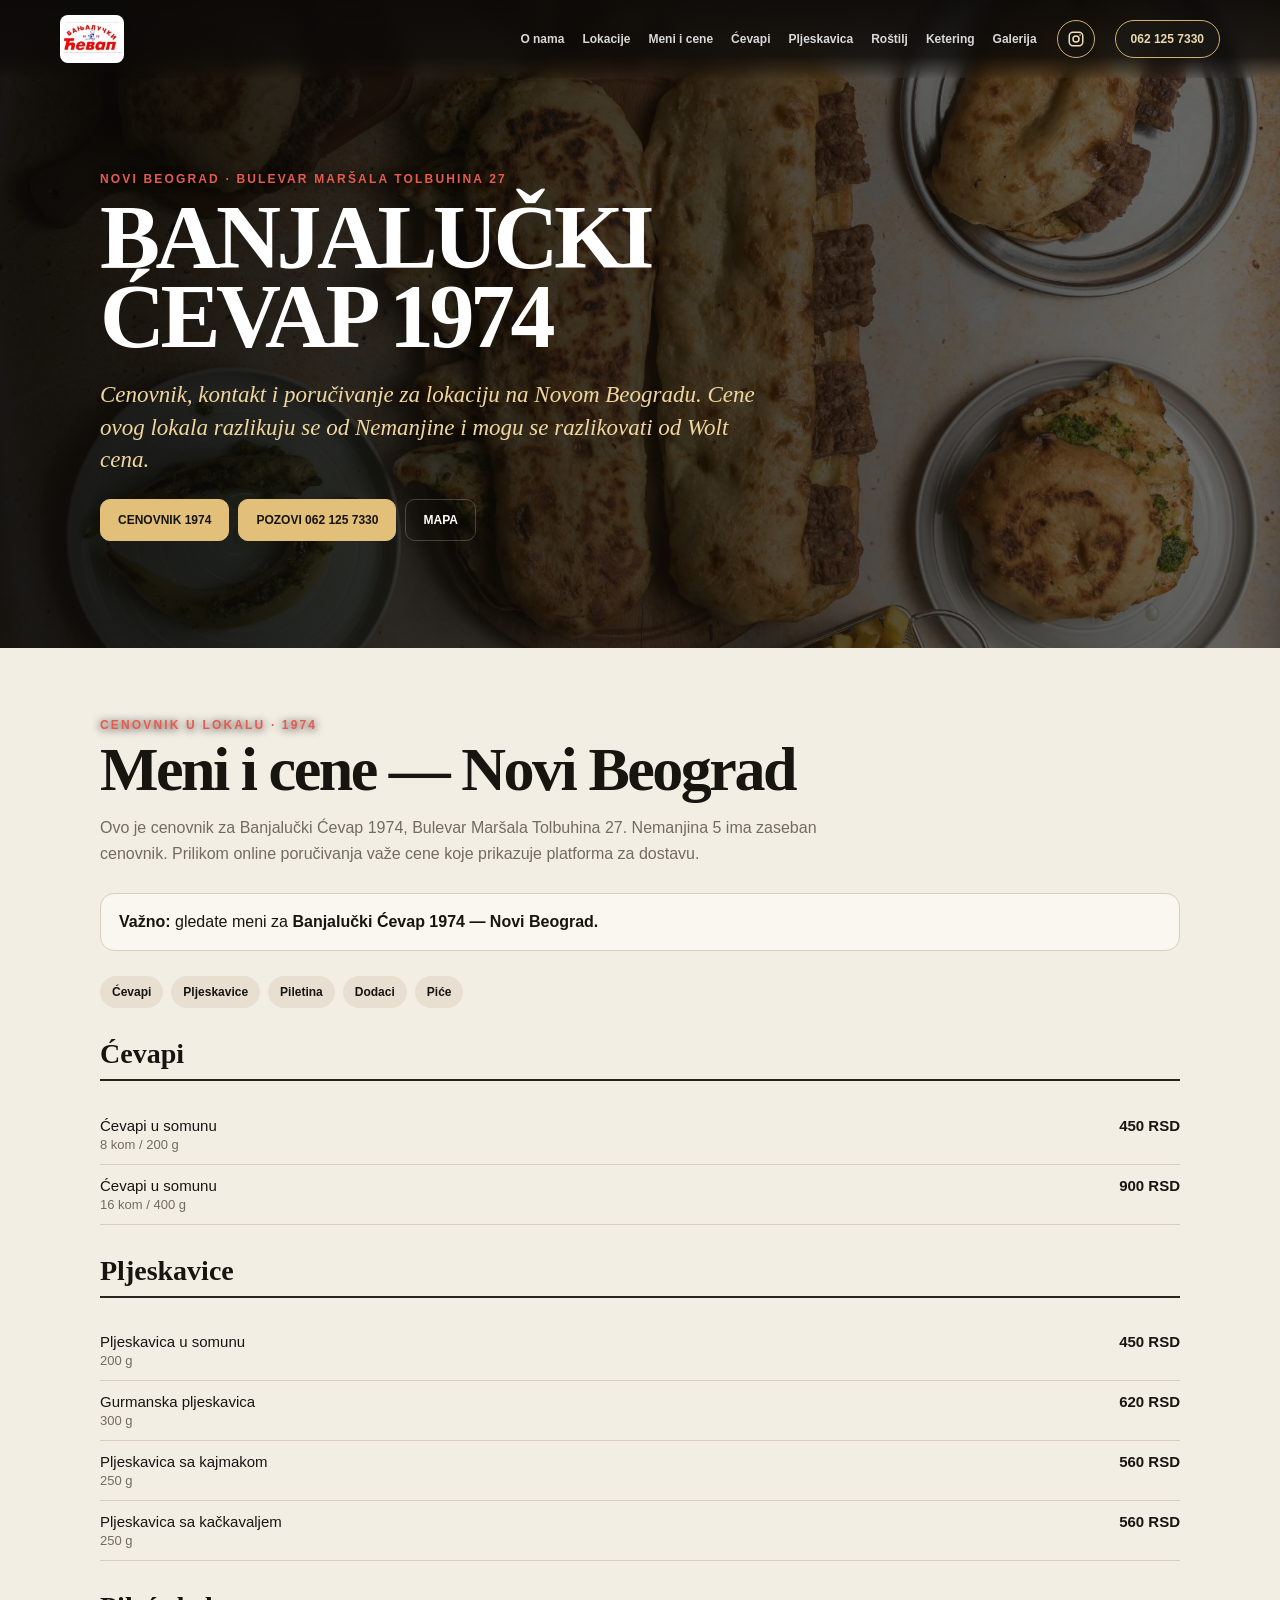
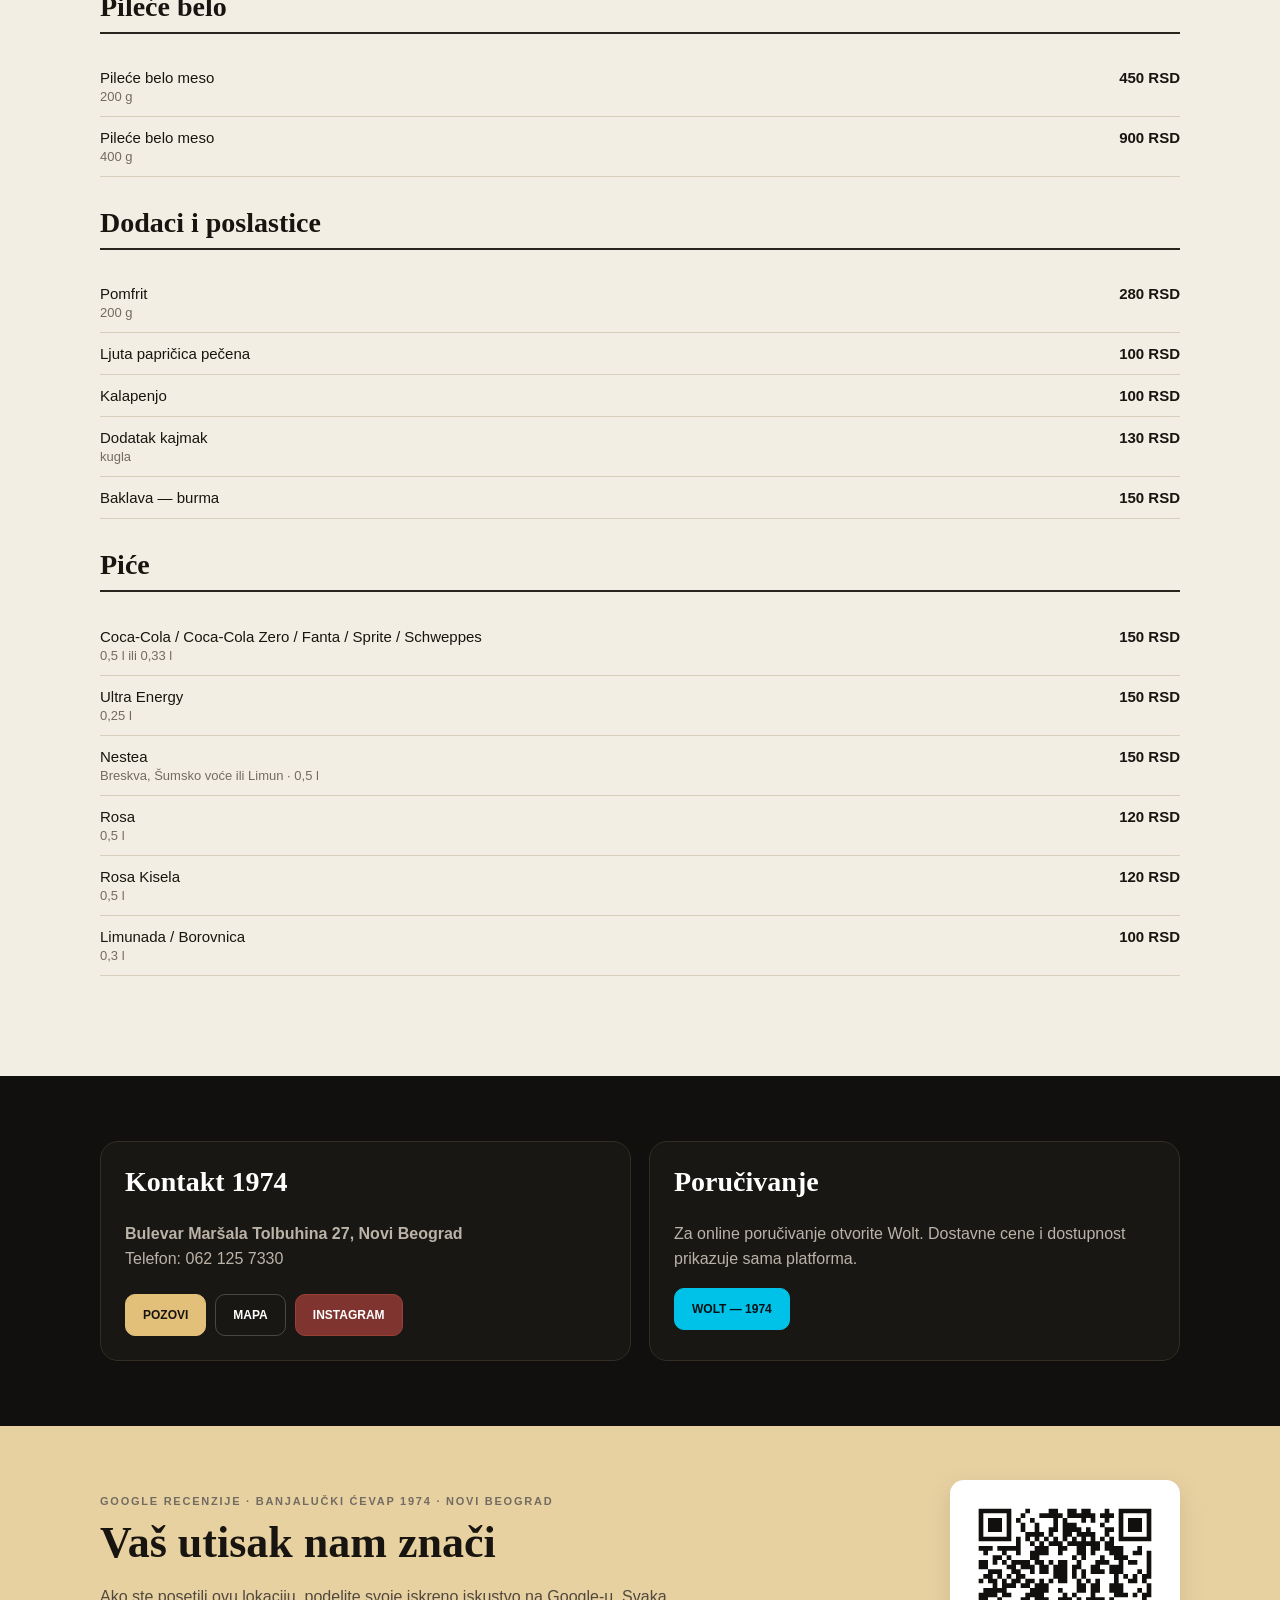
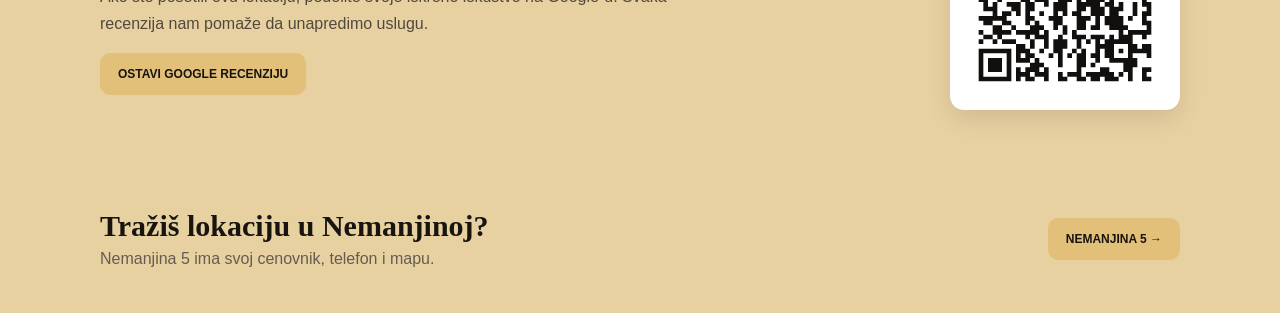
==== banjalucki-cevap-1974/index.html @ 440fc0f4 "Match 1974 review button to site gold style" ====
<!doctype html><html lang="sr"><head><meta charset="utf-8"><meta name="viewport" content="width=device-width,initial-scale=1"><meta name="theme-color" content="#11100e"><title>Banjalučki Ćevap 1974 Novi Beograd | Cenovnik i kontakt</title><meta name="description" content="Banjalučki Ćevap 1974, Bulevar Maršala Tolbuhina 27, Novi Beograd. Cenovnik lokala, kontakt, mapa, Instagram i Wolt poručivanje."><link rel="canonical" href="https://banjalucki-cevap.vercel.app/banjalucki-cevap-1974/"><link rel="stylesheet" href="/shared-header.css"><script type="application/ld+json">{"@context":"https://schema.org","@type":"Restaurant","name":"Banjalučki Ćevap 1974","url":"https://banjalucki-cevap.vercel.app/banjalucki-cevap-1974/","telephone":"+381621257330","address":{"@type":"PostalAddress","streetAddress":"Bulevar Maršala Tolbuhina 27","addressLocality":"Novi Beograd","addressCountry":"RS"},"servesCuisine":["Banjalučki ćevapi","Roštilj"],"hasMenu":"https://banjalucki-cevap.vercel.app/banjalucki-cevap-1974/#meni","sameAs":["https://wolt.com/sr/srb/belgrade/restaurant/banjaluki-evap-1974","https://www.google.com/maps/dir/?api=1&destination=Banjalu%C4%8Dki+%C4%86evap+1974%2C+Bulevar+Mar%C5%A1ala+Tolbuhina+27&destination_place_id=0x475a6506202b450f%3A0x6d30cdc0a4950447","https://www.instagram.com/banjalucki_cevap_nemanjina_?stkn=YmVqdWthbmd3eWJj"]}</script><style>:root{--bg:#11100e;--paper:#f3eee4;--ink:#181510;--muted:#726b61;--gold:#e3c07a}*{box-sizing:border-box}body{margin:0;background:var(--bg);color:#fff;font-family:Arial,sans-serif}a{text-decoration:none;color:inherit}.w{width:min(1080px,calc(100% - 34px));margin:auto}.hero{min-height:72vh;display:flex;align-items:end;padding:130px 0 65px;background:linear-gradient(90deg,#090806ed,#0908068f),url('/IMG-20260912-WA0012.jpg') center/cover}.eyebrow{color:#e65b50;font-weight:900;letter-spacing:.18em;font-size:12px;text-transform:uppercase;text-shadow:0 1px 8px #000}.hero h1{font:900 clamp(50px,8vw,90px)/.88 Georgia,serif;letter-spacing:-.05em;text-transform:uppercase;margin:12px 0 16px;max-width:800px}.hero p{font:italic 23px/1.4 Georgia,serif;color:#f0d69e;max-width:680px}.actions{display:flex;gap:9px;flex-wrap:wrap;margin-top:22px}.btn{display:inline-flex;padding:13px 17px;border-radius:10px;font-size:12px;font-weight:900;border:1px solid #ffffff35}.primary{background:var(--gold);color:#17130f;border-color:var(--gold)}.wolt{background:#00c2e8;color:#001014;border-color:#00c2e8}.instagram{background:#7f342f;color:#fff;border-color:#9b4038}.paper{background:var(--paper);color:var(--ink);padding:70px 0}.title{font:900 clamp(38px,6vw,62px)/.95 Georgia,serif;letter-spacing:-.04em;margin:8px 0 14px}.lead{color:var(--muted);line-height:1.65;max-width:760px}.notice{margin:25px 0;padding:16px 18px;border:1px solid #d8cebe;background:#faf7f1;border-radius:14px;line-height:1.55}.tabs{display:flex;gap:8px;flex-wrap:wrap;margin:25px 0}.tabs a{background:#e9dfd0;padding:9px 12px;border-radius:999px;font-weight:800;font-size:12px}.cat{margin:30px 0}.cat h2{font:800 28px Georgia,serif;border-bottom:2px solid #2a241e;padding-bottom:9px}.row{display:grid;grid-template-columns:1fr auto;gap:15px;padding:12px 0;border-bottom:1px solid #d8cebe;font-size:15px}.row em{display:block;color:var(--muted);font-size:13px;font-style:normal;margin-top:3px}.row strong{white-space:nowrap}.contact{padding:65px 0}.contact-grid{display:grid;grid-template-columns:1fr 1fr;gap:18px}.card{border:1px solid #332d25;background:#191713;border-radius:18px;padding:24px}.card h2{font:800 28px Georgia,serif;margin-top:0}.card p{color:#bcb3a8;line-height:1.6}.switch{background:#e8d1a1;color:var(--ink);padding:45px 0}.switch-inner{display:flex;justify-content:space-between;align-items:center;gap:25px}.switch h2{font:800 30px Georgia,serif;margin:0 0 7px}.switch p{margin:0;color:#655b50}.bottom{display:none}@media(max-width:760px){.hero{min-height:68vh;padding:110px 0 52px}.hero h1{font-size:52px}.hero p{font-size:20px}.paper{padding:52px 0}.lead{font-size:16px}.contact-grid{grid-template-columns:1fr}.switch-inner{display:block}.switch .btn{margin-top:16px}.bottom{display:grid;grid-template-columns:repeat(3,1fr);position:fixed;z-index:80;bottom:0;left:0;right:0;background:#11100e;border-top:1px solid #c9a35f}.bottom a{text-align:center;padding:14px 5px;font-size:11px;font-weight:900}.bottom a+a{border-left:1px solid #ffffff18}body{padding-bottom:48px}} .reviews{background:#e8d1a1;color:#181510;padding:54px 0}.reviews-inner{display:grid;grid-template-columns:1fr 230px;align-items:center;gap:30px}.review-label{font-size:11px;font-weight:900;letter-spacing:.16em;text-transform:uppercase;color:#726b61}.reviews h2{font:800 clamp(30px,5vw,44px) Georgia,serif;margin:10px 0}.reviews p{color:#51483e;line-height:1.65;max-width:620px}.review-qr{display:block;background:#fff;padding:10px;border-radius:14px;width:230px;box-shadow:0 8px 24px #241b1020}.review-qr img{display:block;width:100%;height:auto}@media(max-width:760px){.reviews-inner{grid-template-columns:1fr;gap:24px}.review-qr{width:200px}} </style></head><body><div id="sharedHeader"></div><section class="hero"><div class="w"><div class="eyebrow">Novi Beograd · Bulevar Maršala Tolbuhina 27</div><h1>Banjalučki Ćevap 1974</h1><p>Cenovnik, kontakt i poručivanje za lokaciju na Novom Beogradu. Cene ovog lokala razlikuju se od Nemanjine i mogu se razlikovati od Wolt cena.</p><div class="actions"><a class="btn primary" href="#meni">CENOVNIK 1974</a><a class="btn primary" href="tel:+381621257330">POZOVI 062 125 7330</a><a class="btn" href="https://www.google.com/maps/dir/?api=1&destination=Banjalu%C4%8Dki+%C4%86evap+1974%2C+Bulevar+Mar%C5%A1ala+Tolbuhina+27&destination_place_id=0x475a6506202b450f%3A0x6d30cdc0a4950447" target="_blank" rel="noopener">MAPA</a></div></div></section><main class="paper" id="meni"><div class="w"><div class="eyebrow">CENOVNIK U LOKALU · 1974</div><h2 class="title">Meni i cene — Novi Beograd</h2><p class="lead">Ovo je cenovnik za Banjalučki Ćevap 1974, Bulevar Maršala Tolbuhina 27. Nemanjina 5 ima zaseban cenovnik. Prilikom online poručivanja važe cene koje prikazuje platforma za dostavu.</p><div class="notice"><strong>Važno:</strong> gledate meni za <strong>Banjalučki Ćevap 1974 — Novi Beograd.</strong></div><nav class="tabs"><a href="#cevapi">Ćevapi</a><a href="#pljeskavice">Pljeskavice</a><a href="#piletina">Piletina</a><a href="#dodaci">Dodaci</a><a href="#pice">Piće</a></nav><section class="cat" id="cevapi"><h2>Ćevapi</h2><div class="row"><span>Ćevapi u somunu<em>8 kom / 200 g</em></span><strong>450 RSD</strong></div><div class="row"><span>Ćevapi u somunu<em>16 kom / 400 g</em></span><strong>900 RSD</strong></div></section><section class="cat" id="pljeskavice"><h2>Pljeskavice</h2><div class="row"><span>Pljeskavica u somunu<em>200 g</em></span><strong>450 RSD</strong></div><div class="row"><span>Gurmanska pljeskavica<em>300 g</em></span><strong>620 RSD</strong></div><div class="row"><span>Pljeskavica sa kajmakom<em>250 g</em></span><strong>560 RSD</strong></div><div class="row"><span>Pljeskavica sa kačkavaljem<em>250 g</em></span><strong>560 RSD</strong></div></section><section class="cat" id="piletina"><h2>Pileće belo</h2><div class="row"><span>Pileće belo meso<em>200 g</em></span><strong>450 RSD</strong></div><div class="row"><span>Pileće belo meso<em>400 g</em></span><strong>900 RSD</strong></div></section><section class="cat" id="dodaci"><h2>Dodaci i poslastice</h2><div class="row"><span>Pomfrit<em>200 g</em></span><strong>280 RSD</strong></div><div class="row"><span>Ljuta papričica pečena</span><strong>100 RSD</strong></div><div class="row"><span>Kalapenjo</span><strong>100 RSD</strong></div><div class="row"><span>Dodatak kajmak<em>kugla</em></span><strong>130 RSD</strong></div><div class="row"><span>Baklava — burma</span><strong>150 RSD</strong></div></section><section class="cat" id="pice"><h2>Piće</h2><div class="row"><span>Coca-Cola / Coca-Cola Zero / Fanta / Sprite / Schweppes<em>0,5 l ili 0,33 l</em></span><strong>150 RSD</strong></div><div class="row"><span>Ultra Energy<em>0,25 l</em></span><strong>150 RSD</strong></div><div class="row"><span>Nestea<em>Breskva, Šumsko voće ili Limun · 0,5 l</em></span><strong>150 RSD</strong></div><div class="row"><span>Rosa<em>0,5 l</em></span><strong>120 RSD</strong></div><div class="row"><span>Rosa Kisela<em>0,5 l</em></span><strong>120 RSD</strong></div><div class="row"><span>Limunada / Borovnica<em>0,3 l</em></span><strong>100 RSD</strong></div></section></div></main><section class="contact" id="kontakt"><div class="w contact-grid"><div class="card"><h2>Kontakt 1974</h2><p><strong>Bulevar Maršala Tolbuhina 27, Novi Beograd</strong><br>Telefon: 062 125 7330</p><div class="actions"><a class="btn primary" href="tel:+381621257330">POZOVI</a><a class="btn" href="https://www.google.com/maps/dir/?api=1&destination=Banjalu%C4%8Dki+%C4%86evap+1974%2C+Bulevar+Mar%C5%A1ala+Tolbuhina+27&destination_place_id=0x475a6506202b450f%3A0x6d30cdc0a4950447" target="_blank" rel="noopener">MAPA</a><a class="btn instagram" href="https://www.instagram.com/banjalucki_cevap_nemanjina_?stkn=YmVqdWthbmd3eWJj" target="_blank" rel="noopener noreferrer">INSTAGRAM</a></div></div><div class="card"><h2>Poručivanje</h2><p>Za online poručivanje otvorite Wolt. Dostavne cene i dostupnost prikazuje sama platforma.</p><a class="btn wolt" href="https://wolt.com/sr/srb/belgrade/restaurant/banjaluki-evap-1974" target="_blank" rel="noopener">WOLT — 1974</a></div></div></section><section class="reviews" id="recenzije"><div class="w reviews-inner"><div><div class="review-label">GOOGLE RECENZIJE · BANJALUČKI ĆEVAP 1974 · NOVI BEOGRAD</div><h2>Vaš utisak nam znači</h2><p>Ako ste posetili ovu lokaciju, podelite svoje iskreno iskustvo na Google-u. Svaka recenzija nam pomaže da unapredimo uslugu.</p><a class="btn primary" href="https://search.google.com/local/writereview?placeid=0x475a6506202b450f%3A0x6d30cdc0a4950447" target="_blank" rel="noopener noreferrer">OSTAVI GOOGLE RECENZIJU</a></div><a class="review-qr" href="https://search.google.com/local/writereview?placeid=0x475a6506202b450f%3A0x6d30cdc0a4950447" target="_blank" rel="noopener noreferrer" aria-label="Otvori Google recenziju za BANJALUČKI ĆEVAP 1974 · NOVI BEOGRAD"><img src="/review-1974.svg" alt="QR kod za Google recenziju — BANJALUČKI ĆEVAP 1974 · NOVI BEOGRAD" width="210" height="210"></a></div></section><section class="switch"><div class="w switch-inner"><div><h2>Tražiš lokaciju u Nemanjinoj?</h2><p>Nemanjina 5 ima svoj cenovnik, telefon i mapu.</p></div><a class="btn primary" href="/nemanjina-5/">NEMANJINA 5 →</a></div></section><nav class="bottom"><a href="https://wolt.com/sr/srb/belgrade/restaurant/banjaluki-evap-1974">PORUČI</a><a href="tel:+381621257330">POZOVI</a><a href="https://www.google.com/maps/dir/?api=1&destination=Banjalu%C4%8Dki+%C4%86evap+1974%2C+Bulevar+Mar%C5%A1ala+Tolbuhina+27&destination_place_id=0x475a6506202b450f%3A0x6d30cdc0a4950447">MAPA</a></nav><script src="/shared-header.js"></script></body></html>
---- shared-header.css ----
.site-header{position:fixed;inset:0 0 auto;z-index:70;background:linear-gradient(180deg,#0c0a08ee 0%,#0c0a08c8 72%,transparent 100%);backdrop-filter:blur(8px);-webkit-backdrop-filter:blur(8px);color:#fff}.site-header-inner{width:min(1160px,calc(100% - 40px));height:78px;margin:auto;display:flex;align-items:center;gap:20px}.site-logo-link{display:block;flex:0 0 auto}.site-logo{display:block;width:auto;height:48px;background:#fff;border-radius:8px}.site-desktop-nav{display:flex;gap:18px;margin-left:auto;font-size:12px;font-weight:800}.site-desktop-nav a{color:#fff;text-decoration:none;opacity:.84}.site-phone{background:#1b1814cc;border:1px solid #cfb06e;color:#ead8b0;padding:11px 15px;border-radius:999px;font-weight:900;font-size:12px;text-decoration:none}.site-hamburger{display:none;width:44px;height:44px;border:1px solid #cfb06e;border-radius:50%;background:#17130fd9;color:#ead8b0;align-items:center;justify-content:center;cursor:pointer}.site-hamburger span,.site-hamburger span:before,.site-hamburger span:after{display:block;width:18px;height:2px;background:currentColor;position:relative;border-radius:2px}.site-hamburger span:before,.site-hamburger span:after{content:"";position:absolute;left:0}.site-hamburger span:before{top:-6px}.site-hamburger span:after{top:6px}.site-mobile-menu{display:none;position:fixed;z-index:69;top:62px;left:0;right:0;background:#11100ef8;border-top:1px solid #ffffff12;border-bottom:1px solid #3b3328;padding:12px 15px 18px;box-shadow:0 18px 35px #0008}.site-mobile-menu.open{display:grid}.site-mobile-menu a{color:#fff;text-decoration:none;padding:13px 8px;border-bottom:1px solid #ffffff12;font-weight:800;font-size:13px}.site-mobile-menu a:last-child{border-bottom:0}@media(max-width:760px){.site-header-inner{width:min(100% - 30px,1160px);height:66px}.site-logo{height:50px}.site-desktop-nav{display:none}.site-phone{margin-left:auto;font-size:10px;padding:9px 11px}.site-hamburger{display:flex}.site-mobile-menu{top:66px}}
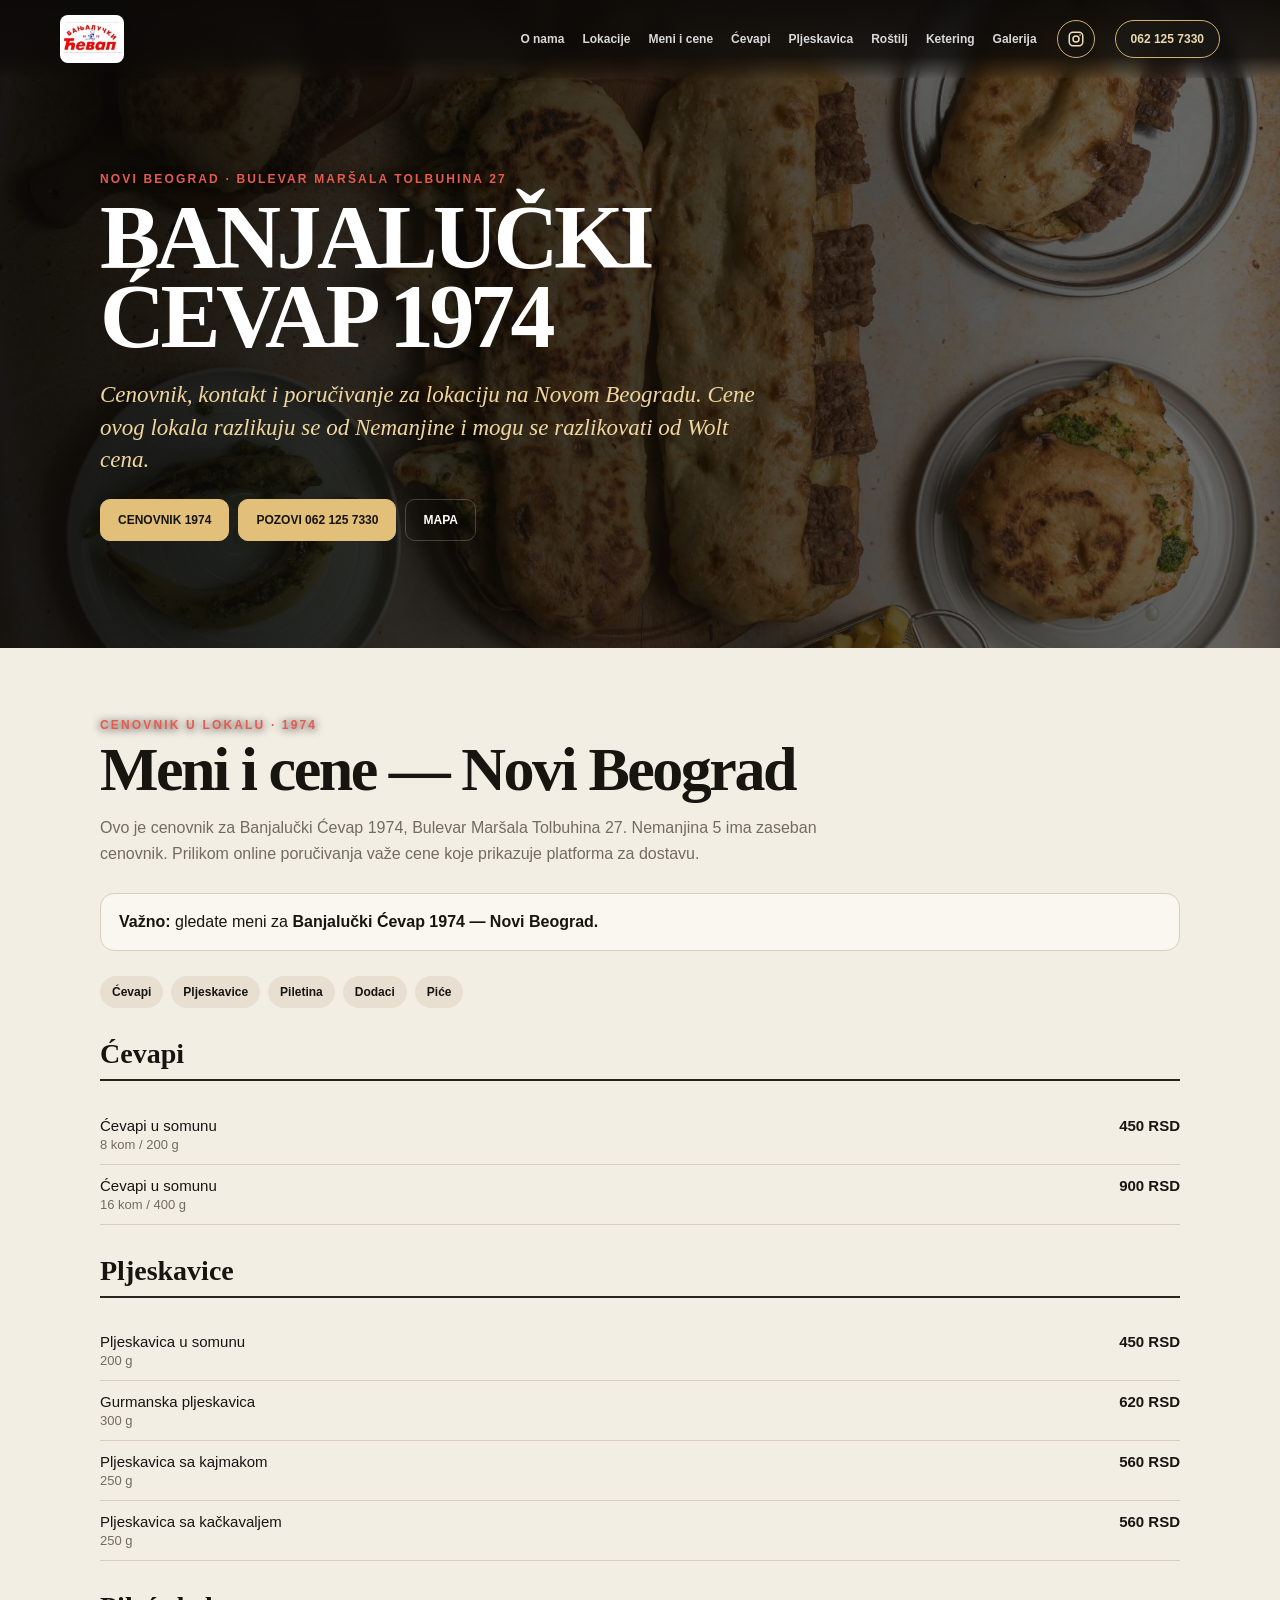
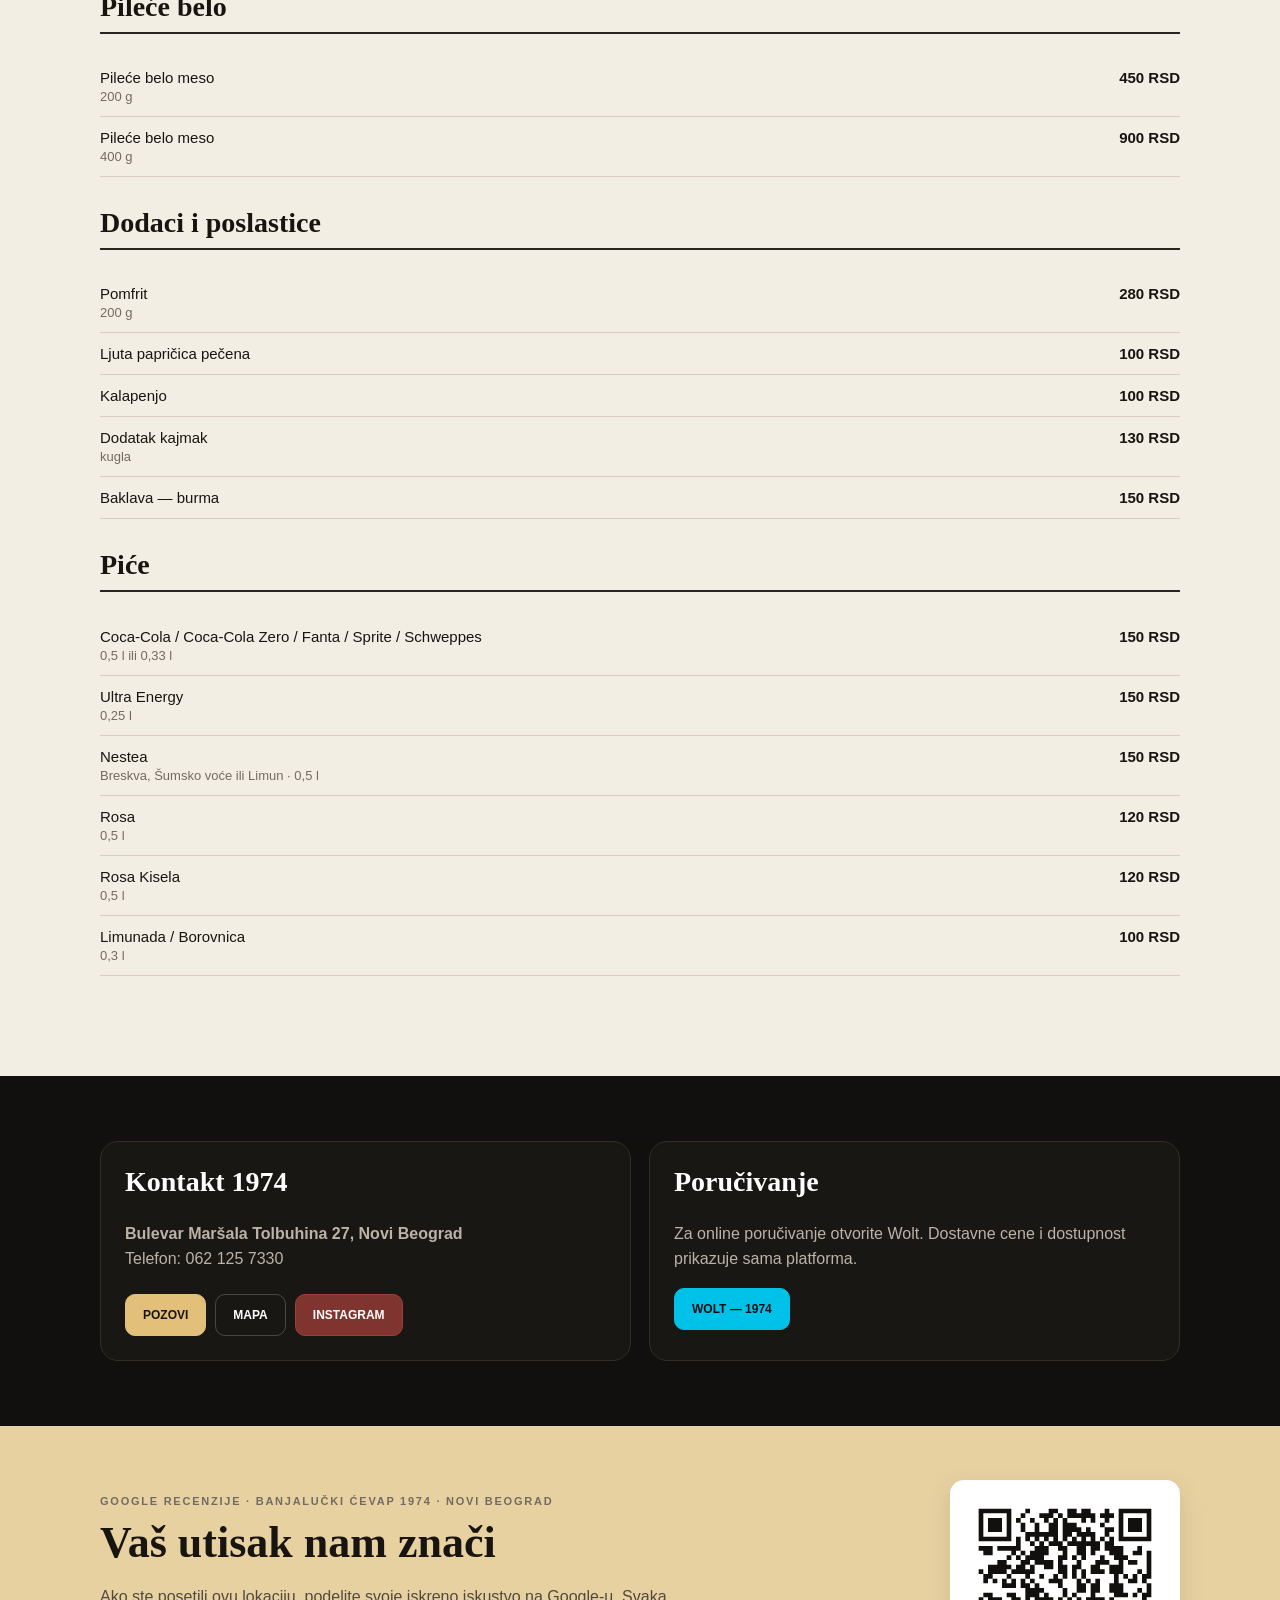
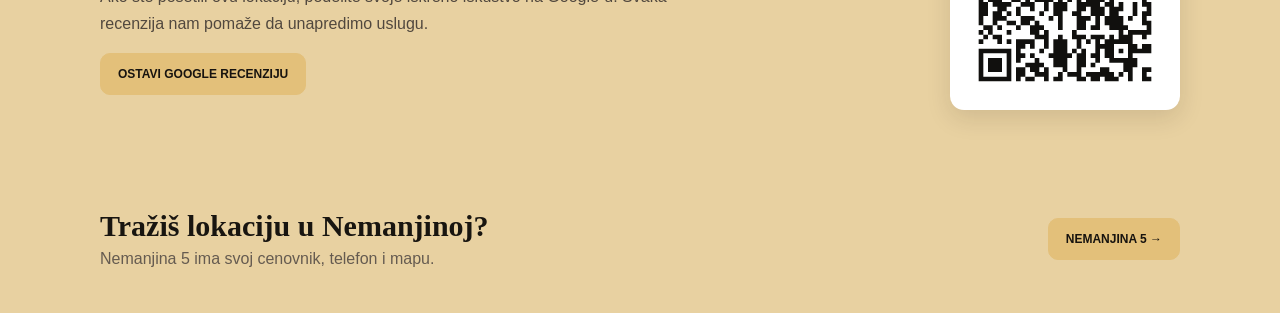
==== commit dd2ece75: "Fix 1974 Google review link" ====
--- a/banjalucki-cevap-1974/index.html
+++ b/banjalucki-cevap-1974/index.html
@@ -1 +1 @@
-<!doctype html><html lang="sr"><head><meta charset="utf-8"><meta name="viewport" content="width=device-width,initial-scale=1"><meta name="theme-color" content="#11100e"><title>Banjalučki Ćevap 1974 Novi Beograd | Cenovnik i kontakt</title><meta name="description" content="Banjalučki Ćevap 1974, Bulevar Maršala Tolbuhina 27, Novi Beograd. Cenovnik lokala, kontakt, mapa, Instagram i Wolt poručivanje."><link rel="canonical" href="https://banjalucki-cevap.vercel.app/banjalucki-cevap-1974/"><link rel="stylesheet" href="/shared-header.css"><script type="application/ld+json">{"@context":"https://schema.org","@type":"Restaurant","name":"Banjalučki Ćevap 1974","url":"https://banjalucki-cevap.vercel.app/banjalucki-cevap-1974/","telephone":"+381621257330","address":{"@type":"PostalAddress","streetAddress":"Bulevar Maršala Tolbuhina 27","addressLocality":"Novi Beograd","addressCountry":"RS"},"servesCuisine":["Banjalučki ćevapi","Roštilj"],"hasMenu":"https://banjalucki-cevap.vercel.app/banjalucki-cevap-1974/#meni","sameAs":["https://wolt.com/sr/srb/belgrade/restaurant/banjaluki-evap-1974","https://www.google.com/maps/dir/?api=1&destination=Banjalu%C4%8Dki+%C4%86evap+1974%2C+Bulevar+Mar%C5%A1ala+Tolbuhina+27&destination_place_id=0x475a6506202b450f%3A0x6d30cdc0a4950447","https://www.instagram.com/banjalucki_cevap_nemanjina_?stkn=YmVqdWthbmd3eWJj"]}</script><style>:root{--bg:#11100e;--paper:#f3eee4;--ink:#181510;--muted:#726b61;--gold:#e3c07a}*{box-sizing:border-box}body{margin:0;background:var(--bg);color:#fff;font-family:Arial,sans-serif}a{text-decoration:none;color:inherit}.w{width:min(1080px,calc(100% - 34px));margin:auto}.hero{min-height:72vh;display:flex;align-items:end;padding:130px 0 65px;background:linear-gradient(90deg,#090806ed,#0908068f),url('/IMG-20260912-WA0012.jpg') center/cover}.eyebrow{color:#e65b50;font-weight:900;letter-spacing:.18em;font-size:12px;text-transform:uppercase;text-shadow:0 1px 8px #000}.hero h1{font:900 clamp(50px,8vw,90px)/.88 Georgia,serif;letter-spacing:-.05em;text-transform:uppercase;margin:12px 0 16px;max-width:800px}.hero p{font:italic 23px/1.4 Georgia,serif;color:#f0d69e;max-width:680px}.actions{display:flex;gap:9px;flex-wrap:wrap;margin-top:22px}.btn{display:inline-flex;padding:13px 17px;border-radius:10px;font-size:12px;font-weight:900;border:1px solid #ffffff35}.primary{background:var(--gold);color:#17130f;border-color:var(--gold)}.wolt{background:#00c2e8;color:#001014;border-color:#00c2e8}.instagram{background:#7f342f;color:#fff;border-color:#9b4038}.paper{background:var(--paper);color:var(--ink);padding:70px 0}.title{font:900 clamp(38px,6vw,62px)/.95 Georgia,serif;letter-spacing:-.04em;margin:8px 0 14px}.lead{color:var(--muted);line-height:1.65;max-width:760px}.notice{margin:25px 0;padding:16px 18px;border:1px solid #d8cebe;background:#faf7f1;border-radius:14px;line-height:1.55}.tabs{display:flex;gap:8px;flex-wrap:wrap;margin:25px 0}.tabs a{background:#e9dfd0;padding:9px 12px;border-radius:999px;font-weight:800;font-size:12px}.cat{margin:30px 0}.cat h2{font:800 28px Georgia,serif;border-bottom:2px solid #2a241e;padding-bottom:9px}.row{display:grid;grid-template-columns:1fr auto;gap:15px;padding:12px 0;border-bottom:1px solid #d8cebe;font-size:15px}.row em{display:block;color:var(--muted);font-size:13px;font-style:normal;margin-top:3px}.row strong{white-space:nowrap}.contact{padding:65px 0}.contact-grid{display:grid;grid-template-columns:1fr 1fr;gap:18px}.card{border:1px solid #332d25;background:#191713;border-radius:18px;padding:24px}.card h2{font:800 28px Georgia,serif;margin-top:0}.card p{color:#bcb3a8;line-height:1.6}.switch{background:#e8d1a1;color:var(--ink);padding:45px 0}.switch-inner{display:flex;justify-content:space-between;align-items:center;gap:25px}.switch h2{font:800 30px Georgia,serif;margin:0 0 7px}.switch p{margin:0;color:#655b50}.bottom{display:none}@media(max-width:760px){.hero{min-height:68vh;padding:110px 0 52px}.hero h1{font-size:52px}.hero p{font-size:20px}.paper{padding:52px 0}.lead{font-size:16px}.contact-grid{grid-template-columns:1fr}.switch-inner{display:block}.switch .btn{margin-top:16px}.bottom{display:grid;grid-template-columns:repeat(3,1fr);position:fixed;z-index:80;bottom:0;left:0;right:0;background:#11100e;border-top:1px solid #c9a35f}.bottom a{text-align:center;padding:14px 5px;font-size:11px;font-weight:900}.bottom a+a{border-left:1px solid #ffffff18}body{padding-bottom:48px}} .reviews{background:#e8d1a1;color:#181510;padding:54px 0}.reviews-inner{display:grid;grid-template-columns:1fr 230px;align-items:center;gap:30px}.review-label{font-size:11px;font-weight:900;letter-spacing:.16em;text-transform:uppercase;color:#726b61}.reviews h2{font:800 clamp(30px,5vw,44px) Georgia,serif;margin:10px 0}.reviews p{color:#51483e;line-height:1.65;max-width:620px}.review-qr{display:block;background:#fff;padding:10px;border-radius:14px;width:230px;box-shadow:0 8px 24px #241b1020}.review-qr img{display:block;width:100%;height:auto}@media(max-width:760px){.reviews-inner{grid-template-columns:1fr;gap:24px}.review-qr{width:200px}} </style></head><body><div id="sharedHeader"></div><section class="hero"><div class="w"><div class="eyebrow">Novi Beograd · Bulevar Maršala Tolbuhina 27</div><h1>Banjalučki Ćevap 1974</h1><p>Cenovnik, kontakt i poručivanje za lokaciju na Novom Beogradu. Cene ovog lokala razlikuju se od Nemanjine i mogu se razlikovati od Wolt cena.</p><div class="actions"><a class="btn primary" href="#meni">CENOVNIK 1974</a><a class="btn primary" href="tel:+381621257330">POZOVI 062 125 7330</a><a class="btn" href="https://www.google.com/maps/dir/?api=1&destination=Banjalu%C4%8Dki+%C4%86evap+1974%2C+Bulevar+Mar%C5%A1ala+Tolbuhina+27&destination_place_id=0x475a6506202b450f%3A0x6d30cdc0a4950447" target="_blank" rel="noopener">MAPA</a></div></div></section><main class="paper" id="meni"><div class="w"><div class="eyebrow">CENOVNIK U LOKALU · 1974</div><h2 class="title">Meni i cene — Novi Beograd</h2><p class="lead">Ovo je cenovnik za Banjalučki Ćevap 1974, Bulevar Maršala Tolbuhina 27. Nemanjina 5 ima zaseban cenovnik. Prilikom online poručivanja važe cene koje prikazuje platforma za dostavu.</p><div class="notice"><strong>Važno:</strong> gledate meni za <strong>Banjalučki Ćevap 1974 — Novi Beograd.</strong></div><nav class="tabs"><a href="#cevapi">Ćevapi</a><a href="#pljeskavice">Pljeskavice</a><a href="#piletina">Piletina</a><a href="#dodaci">Dodaci</a><a href="#pice">Piće</a></nav><section class="cat" id="cevapi"><h2>Ćevapi</h2><div class="row"><span>Ćevapi u somunu<em>8 kom / 200 g</em></span><strong>450 RSD</strong></div><div class="row"><span>Ćevapi u somunu<em>16 kom / 400 g</em></span><strong>900 RSD</strong></div></section><section class="cat" id="pljeskavice"><h2>Pljeskavice</h2><div class="row"><span>Pljeskavica u somunu<em>200 g</em></span><strong>450 RSD</strong></div><div class="row"><span>Gurmanska pljeskavica<em>300 g</em></span><strong>620 RSD</strong></div><div class="row"><span>Pljeskavica sa kajmakom<em>250 g</em></span><strong>560 RSD</strong></div><div class="row"><span>Pljeskavica sa kačkavaljem<em>250 g</em></span><strong>560 RSD</strong></div></section><section class="cat" id="piletina"><h2>Pileće belo</h2><div class="row"><span>Pileće belo meso<em>200 g</em></span><strong>450 RSD</strong></div><div class="row"><span>Pileće belo meso<em>400 g</em></span><strong>900 RSD</strong></div></section><section class="cat" id="dodaci"><h2>Dodaci i poslastice</h2><div class="row"><span>Pomfrit<em>200 g</em></span><strong>280 RSD</strong></div><div class="row"><span>Ljuta papričica pečena</span><strong>100 RSD</strong></div><div class="row"><span>Kalapenjo</span><strong>100 RSD</strong></div><div class="row"><span>Dodatak kajmak<em>kugla</em></span><strong>130 RSD</strong></div><div class="row"><span>Baklava — burma</span><strong>150 RSD</strong></div></section><section class="cat" id="pice"><h2>Piće</h2><div class="row"><span>Coca-Cola / Coca-Cola Zero / Fanta / Sprite / Schweppes<em>0,5 l ili 0,33 l</em></span><strong>150 RSD</strong></div><div class="row"><span>Ultra Energy<em>0,25 l</em></span><strong>150 RSD</strong></div><div class="row"><span>Nestea<em>Breskva, Šumsko voće ili Limun · 0,5 l</em></span><strong>150 RSD</strong></div><div class="row"><span>Rosa<em>0,5 l</em></span><strong>120 RSD</strong></div><div class="row"><span>Rosa Kisela<em>0,5 l</em></span><strong>120 RSD</strong></div><div class="row"><span>Limunada / Borovnica<em>0,3 l</em></span><strong>100 RSD</strong></div></section></div></main><section class="contact" id="kontakt"><div class="w contact-grid"><div class="card"><h2>Kontakt 1974</h2><p><strong>Bulevar Maršala Tolbuhina 27, Novi Beograd</strong><br>Telefon: 062 125 7330</p><div class="actions"><a class="btn primary" href="tel:+381621257330">POZOVI</a><a class="btn" href="https://www.google.com/maps/dir/?api=1&destination=Banjalu%C4%8Dki+%C4%86evap+1974%2C+Bulevar+Mar%C5%A1ala+Tolbuhina+27&destination_place_id=0x475a6506202b450f%3A0x6d30cdc0a4950447" target="_blank" rel="noopener">MAPA</a><a class="btn instagram" href="https://www.instagram.com/banjalucki_cevap_nemanjina_?stkn=YmVqdWthbmd3eWJj" target="_blank" rel="noopener noreferrer">INSTAGRAM</a></div></div><div class="card"><h2>Poručivanje</h2><p>Za online poručivanje otvorite Wolt. Dostavne cene i dostupnost prikazuje sama platforma.</p><a class="btn wolt" href="https://wolt.com/sr/srb/belgrade/restaurant/banjaluki-evap-1974" target="_blank" rel="noopener">WOLT — 1974</a></div></div></section><section class="reviews" id="recenzije"><div class="w reviews-inner"><div><div class="review-label">GOOGLE RECENZIJE · BANJALUČKI ĆEVAP 1974 · NOVI BEOGRAD</div><h2>Vaš utisak nam znači</h2><p>Ako ste posetili ovu lokaciju, podelite svoje iskreno iskustvo na Google-u. Svaka recenzija nam pomaže da unapredimo uslugu.</p><a class="btn primary" href="https://search.google.com/local/writereview?placeid=0x475a6506202b450f%3A0x6d30cdc0a4950447" target="_blank" rel="noopener noreferrer">OSTAVI GOOGLE RECENZIJU</a></div><a class="review-qr" href="https://search.google.com/local/writereview?placeid=0x475a6506202b450f%3A0x6d30cdc0a4950447" target="_blank" rel="noopener noreferrer" aria-label="Otvori Google recenziju za BANJALUČKI ĆEVAP 1974 · NOVI BEOGRAD"><img src="/review-1974.svg" alt="QR kod za Google recenziju — BANJALUČKI ĆEVAP 1974 · NOVI BEOGRAD" width="210" height="210"></a></div></section><section class="switch"><div class="w switch-inner"><div><h2>Tražiš lokaciju u Nemanjinoj?</h2><p>Nemanjina 5 ima svoj cenovnik, telefon i mapu.</p></div><a class="btn primary" href="/nemanjina-5/">NEMANJINA 5 →</a></div></section><nav class="bottom"><a href="https://wolt.com/sr/srb/belgrade/restaurant/banjaluki-evap-1974">PORUČI</a><a href="tel:+381621257330">POZOVI</a><a href="https://www.google.com/maps/dir/?api=1&destination=Banjalu%C4%8Dki+%C4%86evap+1974%2C+Bulevar+Mar%C5%A1ala+Tolbuhina+27&destination_place_id=0x475a6506202b450f%3A0x6d30cdc0a4950447">MAPA</a></nav><script src="/shared-header.js"></script></body></html>+<!doctype html><html lang="sr"><head><meta charset="utf-8"><meta name="viewport" content="width=device-width,initial-scale=1"><meta name="theme-color" content="#11100e"><title>Banjalučki Ćevap 1974 Novi Beograd | Cenovnik i kontakt</title><meta name="description" content="Banjalučki Ćevap 1974, Bulevar Maršala Tolbuhina 27, Novi Beograd. Cenovnik lokala, kontakt, mapa, Instagram i Wolt poručivanje."><link rel="canonical" href="https://banjalucki-cevap.vercel.app/banjalucki-cevap-1974/"><link rel="stylesheet" href="/shared-header.css"><script type="application/ld+json">{"@context":"https://schema.org","@type":"Restaurant","name":"Banjalučki Ćevap 1974","url":"https://banjalucki-cevap.vercel.app/banjalucki-cevap-1974/","telephone":"+381621257330","address":{"@type":"PostalAddress","streetAddress":"Bulevar Maršala Tolbuhina 27","addressLocality":"Novi Beograd","addressCountry":"RS"},"servesCuisine":["Banjalučki ćevapi","Roštilj"],"hasMenu":"https://banjalucki-cevap.vercel.app/banjalucki-cevap-1974/#meni","sameAs":["https://wolt.com/sr/srb/belgrade/restaurant/banjaluki-evap-1974","https://www.google.com/maps/dir/?api=1&destination=Banjalu%C4%8Dki+%C4%86evap+1974%2C+Bulevar+Mar%C5%A1ala+Tolbuhina+27&destination_place_id=0x475a6506202b450f:0x6d30cdc0a4950447","https://www.instagram.com/banjalucki_cevap_nemanjina_?stkn=YmVqdWthbmd3eWJj"]}</script><style>:root{--bg:#11100e;--paper:#f3eee4;--ink:#181510;--muted:#726b61;--gold:#e3c07a}*{box-sizing:border-box}body{margin:0;background:var(--bg);color:#fff;font-family:Arial,sans-serif}a{text-decoration:none;color:inherit}.w{width:min(1080px,calc(100% - 34px));margin:auto}.hero{min-height:72vh;display:flex;align-items:end;padding:130px 0 65px;background:linear-gradient(90deg,#090806ed,#0908068f),url('/IMG-20260912-WA0012.jpg') center/cover}.eyebrow{color:#e65b50;font-weight:900;letter-spacing:.18em;font-size:12px;text-transform:uppercase;text-shadow:0 1px 8px #000}.hero h1{font:900 clamp(50px,8vw,90px)/.88 Georgia,serif;letter-spacing:-.05em;text-transform:uppercase;margin:12px 0 16px;max-width:800px}.hero p{font:italic 23px/1.4 Georgia,serif;color:#f0d69e;max-width:680px}.actions{display:flex;gap:9px;flex-wrap:wrap;margin-top:22px}.btn{display:inline-flex;padding:13px 17px;border-radius:10px;font-size:12px;font-weight:900;border:1px solid #ffffff35}.primary{background:var(--gold);color:#17130f;border-color:var(--gold)}.wolt{background:#00c2e8;color:#001014;border-color:#00c2e8}.instagram{background:#7f342f;color:#fff;border-color:#9b4038}.paper{background:var(--paper);color:var(--ink);padding:70px 0}.title{font:900 clamp(38px,6vw,62px)/.95 Georgia,serif;letter-spacing:-.04em;margin:8px 0 14px}.lead{color:var(--muted);line-height:1.65;max-width:760px}.notice{margin:25px 0;padding:16px 18px;border:1px solid #d8cebe;background:#faf7f1;border-radius:14px;line-height:1.55}.tabs{display:flex;gap:8px;flex-wrap:wrap;margin:25px 0}.tabs a{background:#e9dfd0;padding:9px 12px;border-radius:999px;font-weight:800;font-size:12px}.cat{margin:30px 0}.cat h2{font:800 28px Georgia,serif;border-bottom:2px solid #2a241e;padding-bottom:9px}.row{display:grid;grid-template-columns:1fr auto;gap:15px;padding:12px 0;border-bottom:1px solid #d8cebe;font-size:15px}.row em{display:block;color:var(--muted);font-size:13px;font-style:normal;margin-top:3px}.row strong{white-space:nowrap}.contact{padding:65px 0}.contact-grid{display:grid;grid-template-columns:1fr 1fr;gap:18px}.card{border:1px solid #332d25;background:#191713;border-radius:18px;padding:24px}.card h2{font:800 28px Georgia,serif;margin-top:0}.card p{color:#bcb3a8;line-height:1.6}.switch{background:#e8d1a1;color:var(--ink);padding:45px 0}.switch-inner{display:flex;justify-content:space-between;align-items:center;gap:25px}.switch h2{font:800 30px Georgia,serif;margin:0 0 7px}.switch p{margin:0;color:#655b50}.bottom{display:none}@media(max-width:760px){.hero{min-height:68vh;padding:110px 0 52px}.hero h1{font-size:52px}.hero p{font-size:20px}.paper{padding:52px 0}.lead{font-size:16px}.contact-grid{grid-template-columns:1fr}.switch-inner{display:block}.switch .btn{margin-top:16px}.bottom{display:grid;grid-template-columns:repeat(3,1fr);position:fixed;z-index:80;bottom:0;left:0;right:0;background:#11100e;border-top:1px solid #c9a35f}.bottom a{text-align:center;padding:14px 5px;font-size:11px;font-weight:900}.bottom a+a{border-left:1px solid #ffffff18}body{padding-bottom:48px}} .reviews{background:#e8d1a1;color:#181510;padding:54px 0}.reviews-inner{display:grid;grid-template-columns:1fr 230px;align-items:center;gap:30px}.review-label{font-size:11px;font-weight:900;letter-spacing:.16em;text-transform:uppercase;color:#726b61}.reviews h2{font:800 clamp(30px,5vw,44px) Georgia,serif;margin:10px 0}.reviews p{color:#51483e;line-height:1.65;max-width:620px}.review-qr{display:block;background:#fff;padding:10px;border-radius:14px;width:230px;box-shadow:0 8px 24px #241b1020}.review-qr img{display:block;width:100%;height:auto}@media(max-width:760px){.reviews-inner{grid-template-columns:1fr;gap:24px}.review-qr{width:200px}} </style></head><body><div id="sharedHeader"></div><section class="hero"><div class="w"><div class="eyebrow">Novi Beograd · Bulevar Maršala Tolbuhina 27</div><h1>Banjalučki Ćevap 1974</h1><p>Cenovnik, kontakt i poručivanje za lokaciju na Novom Beogradu. Cene ovog lokala razlikuju se od Nemanjine i mogu se razlikovati od Wolt cena.</p><div class="actions"><a class="btn primary" href="#meni">CENOVNIK 1974</a><a class="btn primary" href="tel:+381621257330">POZOVI 062 125 7330</a><a class="btn" href="https://www.google.com/maps/dir/?api=1&destination=Banjalu%C4%8Dki+%C4%86evap+1974%2C+Bulevar+Mar%C5%A1ala+Tolbuhina+27&destination_place_id=0x475a6506202b450f:0x6d30cdc0a4950447" target="_blank" rel="noopener">MAPA</a></div></div></section><main class="paper" id="meni"><div class="w"><div class="eyebrow">CENOVNIK U LOKALU · 1974</div><h2 class="title">Meni i cene — Novi Beograd</h2><p class="lead">Ovo je cenovnik za Banjalučki Ćevap 1974, Bulevar Maršala Tolbuhina 27. Nemanjina 5 ima zaseban cenovnik. Prilikom online poručivanja važe cene koje prikazuje platforma za dostavu.</p><div class="notice"><strong>Važno:</strong> gledate meni za <strong>Banjalučki Ćevap 1974 — Novi Beograd.</strong></div><nav class="tabs"><a href="#cevapi">Ćevapi</a><a href="#pljeskavice">Pljeskavice</a><a href="#piletina">Piletina</a><a href="#dodaci">Dodaci</a><a href="#pice">Piće</a></nav><section class="cat" id="cevapi"><h2>Ćevapi</h2><div class="row"><span>Ćevapi u somunu<em>8 kom / 200 g</em></span><strong>450 RSD</strong></div><div class="row"><span>Ćevapi u somunu<em>16 kom / 400 g</em></span><strong>900 RSD</strong></div></section><section class="cat" id="pljeskavice"><h2>Pljeskavice</h2><div class="row"><span>Pljeskavica u somunu<em>200 g</em></span><strong>450 RSD</strong></div><div class="row"><span>Gurmanska pljeskavica<em>300 g</em></span><strong>620 RSD</strong></div><div class="row"><span>Pljeskavica sa kajmakom<em>250 g</em></span><strong>560 RSD</strong></div><div class="row"><span>Pljeskavica sa kačkavaljem<em>250 g</em></span><strong>560 RSD</strong></div></section><section class="cat" id="piletina"><h2>Pileće belo</h2><div class="row"><span>Pileće belo meso<em>200 g</em></span><strong>450 RSD</strong></div><div class="row"><span>Pileće belo meso<em>400 g</em></span><strong>900 RSD</strong></div></section><section class="cat" id="dodaci"><h2>Dodaci i poslastice</h2><div class="row"><span>Pomfrit<em>200 g</em></span><strong>280 RSD</strong></div><div class="row"><span>Ljuta papričica pečena</span><strong>100 RSD</strong></div><div class="row"><span>Kalapenjo</span><strong>100 RSD</strong></div><div class="row"><span>Dodatak kajmak<em>kugla</em></span><strong>130 RSD</strong></div><div class="row"><span>Baklava — burma</span><strong>150 RSD</strong></div></section><section class="cat" id="pice"><h2>Piće</h2><div class="row"><span>Coca-Cola / Coca-Cola Zero / Fanta / Sprite / Schweppes<em>0,5 l ili 0,33 l</em></span><strong>150 RSD</strong></div><div class="row"><span>Ultra Energy<em>0,25 l</em></span><strong>150 RSD</strong></div><div class="row"><span>Nestea<em>Breskva, Šumsko voće ili Limun · 0,5 l</em></span><strong>150 RSD</strong></div><div class="row"><span>Rosa<em>0,5 l</em></span><strong>120 RSD</strong></div><div class="row"><span>Rosa Kisela<em>0,5 l</em></span><strong>120 RSD</strong></div><div class="row"><span>Limunada / Borovnica<em>0,3 l</em></span><strong>100 RSD</strong></div></section></div></main><section class="contact" id="kontakt"><div class="w contact-grid"><div class="card"><h2>Kontakt 1974</h2><p><strong>Bulevar Maršala Tolbuhina 27, Novi Beograd</strong><br>Telefon: 062 125 7330</p><div class="actions"><a class="btn primary" href="tel:+381621257330">POZOVI</a><a class="btn" href="https://www.google.com/maps/dir/?api=1&destination=Banjalu%C4%8Dki+%C4%86evap+1974%2C+Bulevar+Mar%C5%A1ala+Tolbuhina+27&destination_place_id=0x475a6506202b450f:0x6d30cdc0a4950447" target="_blank" rel="noopener">MAPA</a><a class="btn instagram" href="https://www.instagram.com/banjalucki_cevap_nemanjina_?stkn=YmVqdWthbmd3eWJj" target="_blank" rel="noopener noreferrer">INSTAGRAM</a></div></div><div class="card"><h2>Poručivanje</h2><p>Za online poručivanje otvorite Wolt. Dostavne cene i dostupnost prikazuje sama platforma.</p><a class="btn wolt" href="https://wolt.com/sr/srb/belgrade/restaurant/banjaluki-evap-1974" target="_blank" rel="noopener">WOLT — 1974</a></div></div></section><section class="reviews" id="recenzije"><div class="w reviews-inner"><div><div class="review-label">GOOGLE RECENZIJE · BANJALUČKI ĆEVAP 1974 · NOVI BEOGRAD</div><h2>Vaš utisak nam znači</h2><p>Ako ste posetili ovu lokaciju, podelite svoje iskreno iskustvo na Google-u. Svaka recenzija nam pomaže da unapredimo uslugu.</p><a class="btn primary" href="https://search.google.com/local/writereview?placeid=0x475a6506202b450f:0x6d30cdc0a4950447" target="_blank" rel="noopener noreferrer">OSTAVI GOOGLE RECENZIJU</a></div><a class="review-qr" href="https://search.google.com/local/writereview?placeid=0x475a6506202b450f:0x6d30cdc0a4950447" target="_blank" rel="noopener noreferrer" aria-label="Otvori Google recenziju za BANJALUČKI ĆEVAP 1974 · NOVI BEOGRAD"><img src="/review-1974.svg" alt="QR kod za Google recenziju — BANJALUČKI ĆEVAP 1974 · NOVI BEOGRAD" width="210" height="210"></a></div></section><section class="switch"><div class="w switch-inner"><div><h2>Tražiš lokaciju u Nemanjinoj?</h2><p>Nemanjina 5 ima svoj cenovnik, telefon i mapu.</p></div><a class="btn primary" href="/nemanjina-5/">NEMANJINA 5 →</a></div></section><nav class="bottom"><a href="https://wolt.com/sr/srb/belgrade/restaurant/banjaluki-evap-1974">PORUČI</a><a href="tel:+381621257330">POZOVI</a><a href="https://www.google.com/maps/dir/?api=1&destination=Banjalu%C4%8Dki+%C4%86evap+1974%2C+Bulevar+Mar%C5%A1ala+Tolbuhina+27&destination_place_id=0x475a6506202b450f:0x6d30cdc0a4950447">MAPA</a></nav><script src="/shared-header.js"></script></body></html>
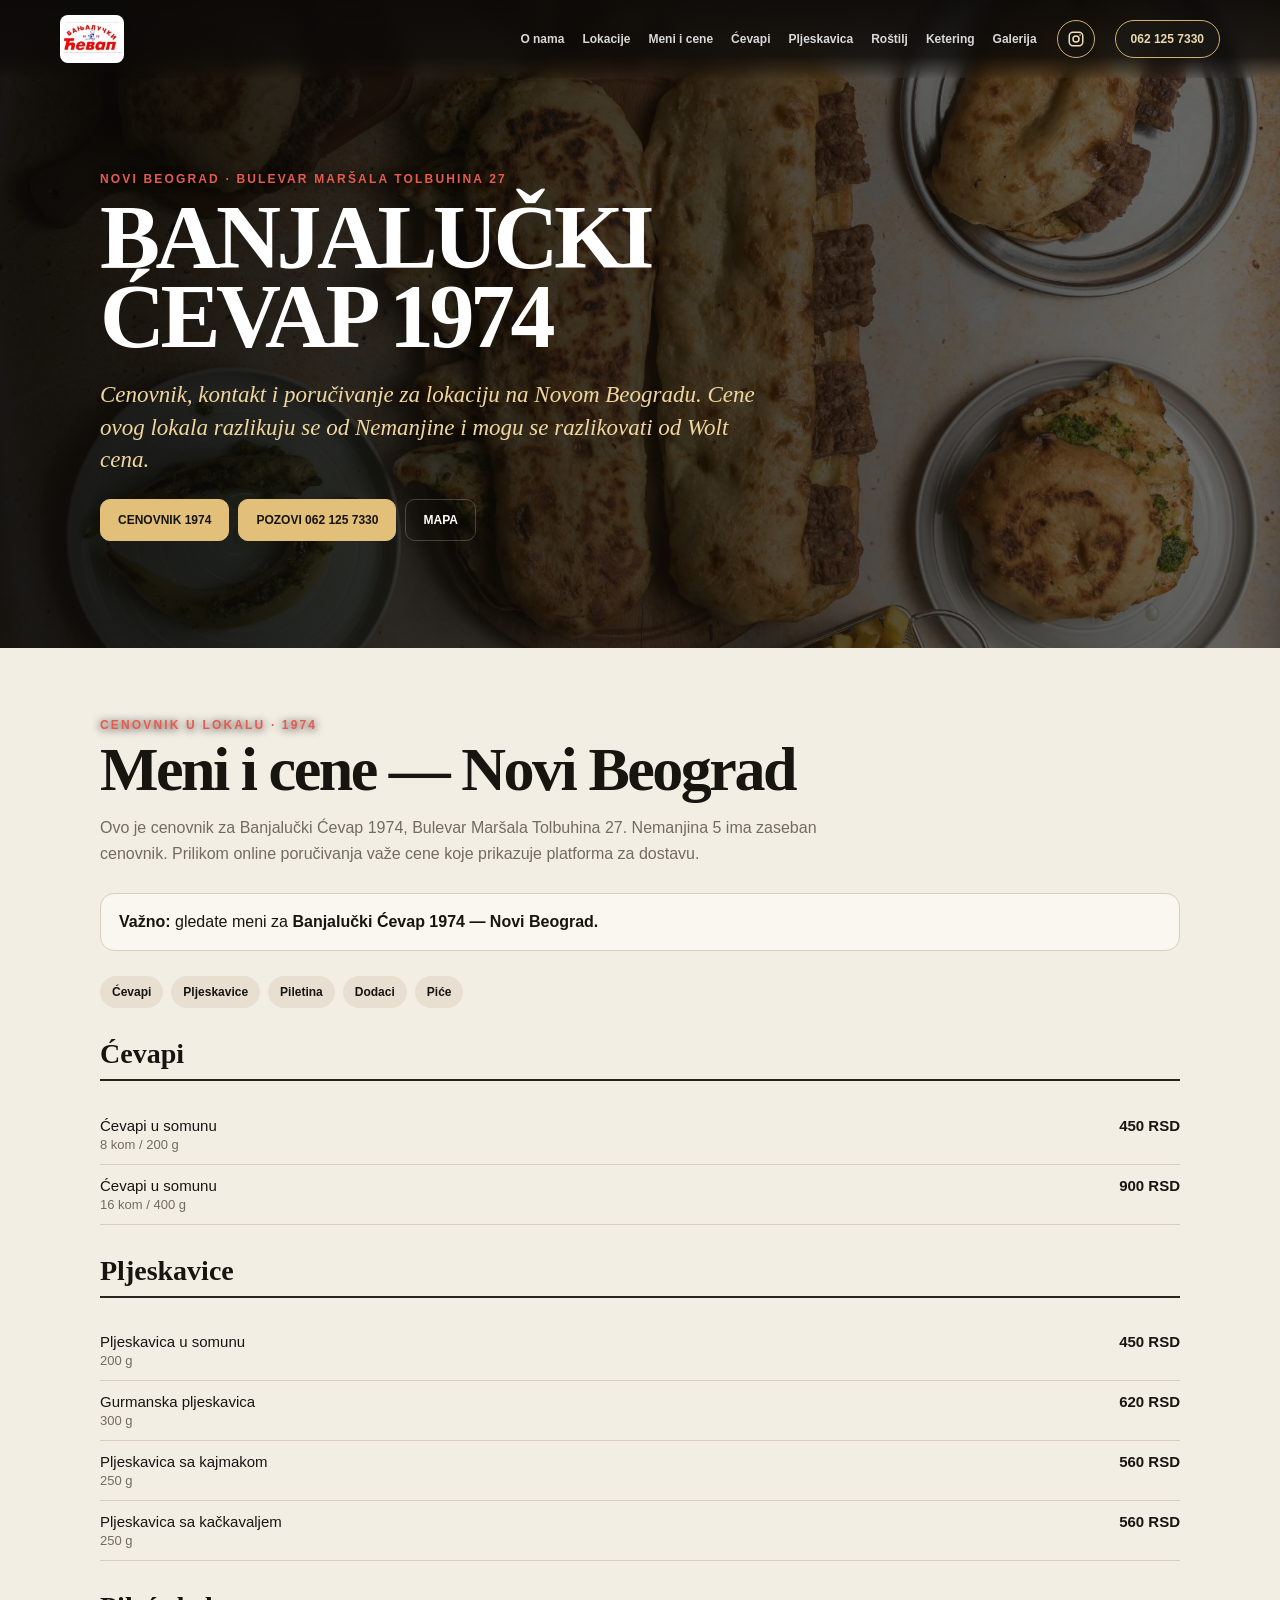
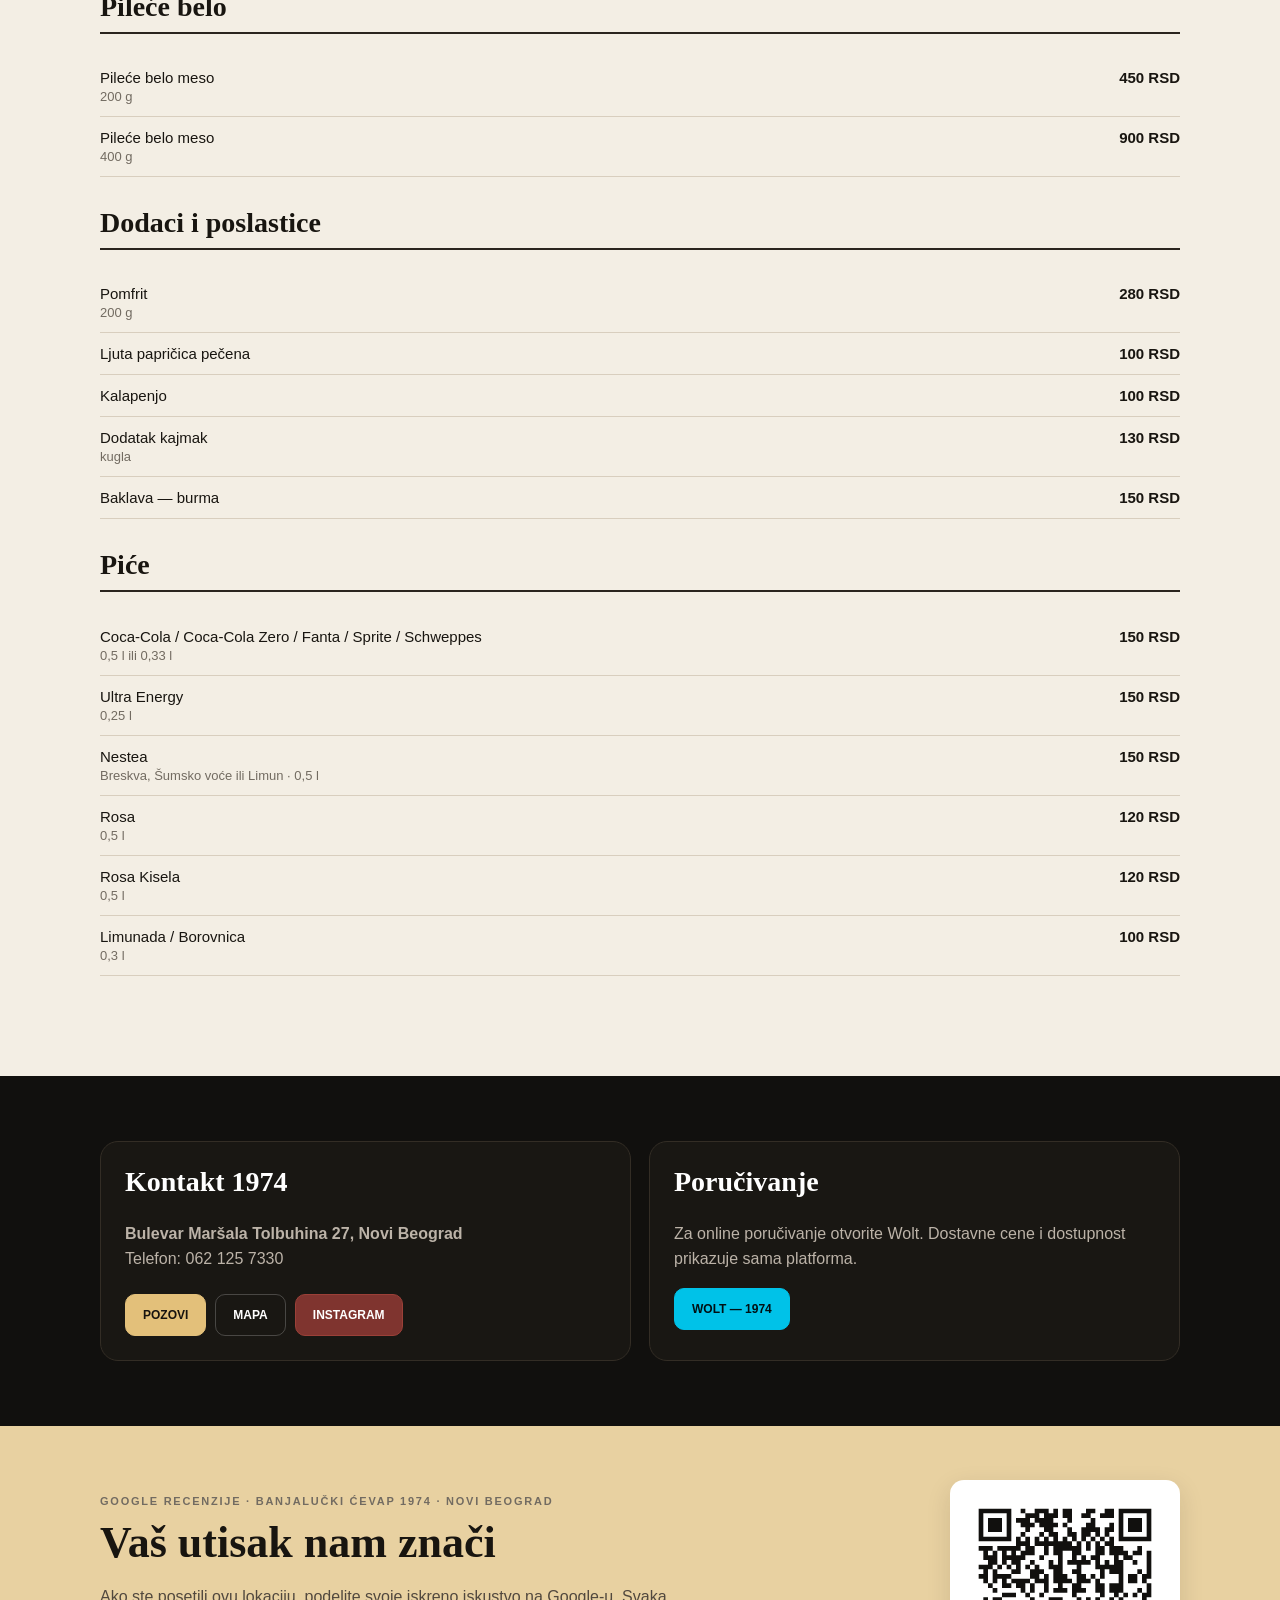
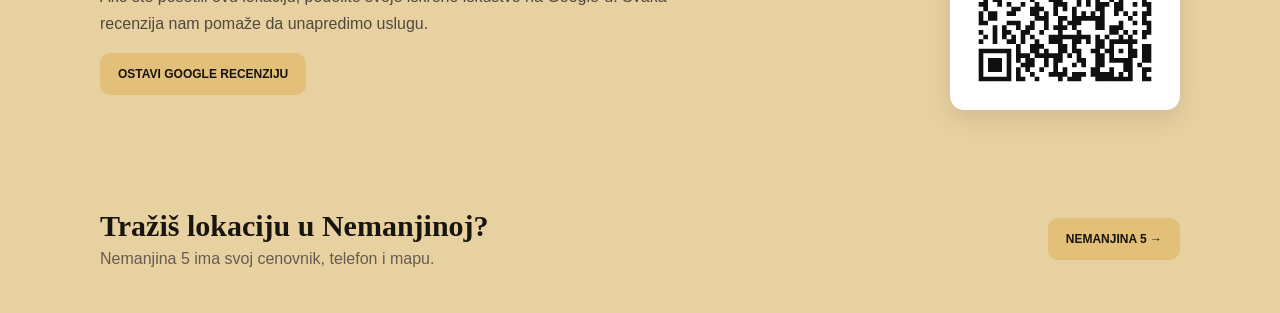
==== commit 423233f6: "Use verified Google Maps review link for 1974" ====
--- a/banjalucki-cevap-1974/index.html
+++ b/banjalucki-cevap-1974/index.html
@@ -1 +1 @@
-<!doctype html><html lang="sr"><head><meta charset="utf-8"><meta name="viewport" content="width=device-width,initial-scale=1"><meta name="theme-color" content="#11100e"><title>Banjalučki Ćevap 1974 Novi Beograd | Cenovnik i kontakt</title><meta name="description" content="Banjalučki Ćevap 1974, Bulevar Maršala Tolbuhina 27, Novi Beograd. Cenovnik lokala, kontakt, mapa, Instagram i Wolt poručivanje."><link rel="canonical" href="https://banjalucki-cevap.vercel.app/banjalucki-cevap-1974/"><link rel="stylesheet" href="/shared-header.css"><script type="application/ld+json">{"@context":"https://schema.org","@type":"Restaurant","name":"Banjalučki Ćevap 1974","url":"https://banjalucki-cevap.vercel.app/banjalucki-cevap-1974/","telephone":"+381621257330","address":{"@type":"PostalAddress","streetAddress":"Bulevar Maršala Tolbuhina 27","addressLocality":"Novi Beograd","addressCountry":"RS"},"servesCuisine":["Banjalučki ćevapi","Roštilj"],"hasMenu":"https://banjalucki-cevap.vercel.app/banjalucki-cevap-1974/#meni","sameAs":["https://wolt.com/sr/srb/belgrade/restaurant/banjaluki-evap-1974","https://www.google.com/maps/dir/?api=1&destination=Banjalu%C4%8Dki+%C4%86evap+1974%2C+Bulevar+Mar%C5%A1ala+Tolbuhina+27&destination_place_id=0x475a6506202b450f:0x6d30cdc0a4950447","https://www.instagram.com/banjalucki_cevap_nemanjina_?stkn=YmVqdWthbmd3eWJj"]}</script><style>:root{--bg:#11100e;--paper:#f3eee4;--ink:#181510;--muted:#726b61;--gold:#e3c07a}*{box-sizing:border-box}body{margin:0;background:var(--bg);color:#fff;font-family:Arial,sans-serif}a{text-decoration:none;color:inherit}.w{width:min(1080px,calc(100% - 34px));margin:auto}.hero{min-height:72vh;display:flex;align-items:end;padding:130px 0 65px;background:linear-gradient(90deg,#090806ed,#0908068f),url('/IMG-20260912-WA0012.jpg') center/cover}.eyebrow{color:#e65b50;font-weight:900;letter-spacing:.18em;font-size:12px;text-transform:uppercase;text-shadow:0 1px 8px #000}.hero h1{font:900 clamp(50px,8vw,90px)/.88 Georgia,serif;letter-spacing:-.05em;text-transform:uppercase;margin:12px 0 16px;max-width:800px}.hero p{font:italic 23px/1.4 Georgia,serif;color:#f0d69e;max-width:680px}.actions{display:flex;gap:9px;flex-wrap:wrap;margin-top:22px}.btn{display:inline-flex;padding:13px 17px;border-radius:10px;font-size:12px;font-weight:900;border:1px solid #ffffff35}.primary{background:var(--gold);color:#17130f;border-color:var(--gold)}.wolt{background:#00c2e8;color:#001014;border-color:#00c2e8}.instagram{background:#7f342f;color:#fff;border-color:#9b4038}.paper{background:var(--paper);color:var(--ink);padding:70px 0}.title{font:900 clamp(38px,6vw,62px)/.95 Georgia,serif;letter-spacing:-.04em;margin:8px 0 14px}.lead{color:var(--muted);line-height:1.65;max-width:760px}.notice{margin:25px 0;padding:16px 18px;border:1px solid #d8cebe;background:#faf7f1;border-radius:14px;line-height:1.55}.tabs{display:flex;gap:8px;flex-wrap:wrap;margin:25px 0}.tabs a{background:#e9dfd0;padding:9px 12px;border-radius:999px;font-weight:800;font-size:12px}.cat{margin:30px 0}.cat h2{font:800 28px Georgia,serif;border-bottom:2px solid #2a241e;padding-bottom:9px}.row{display:grid;grid-template-columns:1fr auto;gap:15px;padding:12px 0;border-bottom:1px solid #d8cebe;font-size:15px}.row em{display:block;color:var(--muted);font-size:13px;font-style:normal;margin-top:3px}.row strong{white-space:nowrap}.contact{padding:65px 0}.contact-grid{display:grid;grid-template-columns:1fr 1fr;gap:18px}.card{border:1px solid #332d25;background:#191713;border-radius:18px;padding:24px}.card h2{font:800 28px Georgia,serif;margin-top:0}.card p{color:#bcb3a8;line-height:1.6}.switch{background:#e8d1a1;color:var(--ink);padding:45px 0}.switch-inner{display:flex;justify-content:space-between;align-items:center;gap:25px}.switch h2{font:800 30px Georgia,serif;margin:0 0 7px}.switch p{margin:0;color:#655b50}.bottom{display:none}@media(max-width:760px){.hero{min-height:68vh;padding:110px 0 52px}.hero h1{font-size:52px}.hero p{font-size:20px}.paper{padding:52px 0}.lead{font-size:16px}.contact-grid{grid-template-columns:1fr}.switch-inner{display:block}.switch .btn{margin-top:16px}.bottom{display:grid;grid-template-columns:repeat(3,1fr);position:fixed;z-index:80;bottom:0;left:0;right:0;background:#11100e;border-top:1px solid #c9a35f}.bottom a{text-align:center;padding:14px 5px;font-size:11px;font-weight:900}.bottom a+a{border-left:1px solid #ffffff18}body{padding-bottom:48px}} .reviews{background:#e8d1a1;color:#181510;padding:54px 0}.reviews-inner{display:grid;grid-template-columns:1fr 230px;align-items:center;gap:30px}.review-label{font-size:11px;font-weight:900;letter-spacing:.16em;text-transform:uppercase;color:#726b61}.reviews h2{font:800 clamp(30px,5vw,44px) Georgia,serif;margin:10px 0}.reviews p{color:#51483e;line-height:1.65;max-width:620px}.review-qr{display:block;background:#fff;padding:10px;border-radius:14px;width:230px;box-shadow:0 8px 24px #241b1020}.review-qr img{display:block;width:100%;height:auto}@media(max-width:760px){.reviews-inner{grid-template-columns:1fr;gap:24px}.review-qr{width:200px}} </style></head><body><div id="sharedHeader"></div><section class="hero"><div class="w"><div class="eyebrow">Novi Beograd · Bulevar Maršala Tolbuhina 27</div><h1>Banjalučki Ćevap 1974</h1><p>Cenovnik, kontakt i poručivanje za lokaciju na Novom Beogradu. Cene ovog lokala razlikuju se od Nemanjine i mogu se razlikovati od Wolt cena.</p><div class="actions"><a class="btn primary" href="#meni">CENOVNIK 1974</a><a class="btn primary" href="tel:+381621257330">POZOVI 062 125 7330</a><a class="btn" href="https://www.google.com/maps/dir/?api=1&destination=Banjalu%C4%8Dki+%C4%86evap+1974%2C+Bulevar+Mar%C5%A1ala+Tolbuhina+27&destination_place_id=0x475a6506202b450f:0x6d30cdc0a4950447" target="_blank" rel="noopener">MAPA</a></div></div></section><main class="paper" id="meni"><div class="w"><div class="eyebrow">CENOVNIK U LOKALU · 1974</div><h2 class="title">Meni i cene — Novi Beograd</h2><p class="lead">Ovo je cenovnik za Banjalučki Ćevap 1974, Bulevar Maršala Tolbuhina 27. Nemanjina 5 ima zaseban cenovnik. Prilikom online poručivanja važe cene koje prikazuje platforma za dostavu.</p><div class="notice"><strong>Važno:</strong> gledate meni za <strong>Banjalučki Ćevap 1974 — Novi Beograd.</strong></div><nav class="tabs"><a href="#cevapi">Ćevapi</a><a href="#pljeskavice">Pljeskavice</a><a href="#piletina">Piletina</a><a href="#dodaci">Dodaci</a><a href="#pice">Piće</a></nav><section class="cat" id="cevapi"><h2>Ćevapi</h2><div class="row"><span>Ćevapi u somunu<em>8 kom / 200 g</em></span><strong>450 RSD</strong></div><div class="row"><span>Ćevapi u somunu<em>16 kom / 400 g</em></span><strong>900 RSD</strong></div></section><section class="cat" id="pljeskavice"><h2>Pljeskavice</h2><div class="row"><span>Pljeskavica u somunu<em>200 g</em></span><strong>450 RSD</strong></div><div class="row"><span>Gurmanska pljeskavica<em>300 g</em></span><strong>620 RSD</strong></div><div class="row"><span>Pljeskavica sa kajmakom<em>250 g</em></span><strong>560 RSD</strong></div><div class="row"><span>Pljeskavica sa kačkavaljem<em>250 g</em></span><strong>560 RSD</strong></div></section><section class="cat" id="piletina"><h2>Pileće belo</h2><div class="row"><span>Pileće belo meso<em>200 g</em></span><strong>450 RSD</strong></div><div class="row"><span>Pileće belo meso<em>400 g</em></span><strong>900 RSD</strong></div></section><section class="cat" id="dodaci"><h2>Dodaci i poslastice</h2><div class="row"><span>Pomfrit<em>200 g</em></span><strong>280 RSD</strong></div><div class="row"><span>Ljuta papričica pečena</span><strong>100 RSD</strong></div><div class="row"><span>Kalapenjo</span><strong>100 RSD</strong></div><div class="row"><span>Dodatak kajmak<em>kugla</em></span><strong>130 RSD</strong></div><div class="row"><span>Baklava — burma</span><strong>150 RSD</strong></div></section><section class="cat" id="pice"><h2>Piće</h2><div class="row"><span>Coca-Cola / Coca-Cola Zero / Fanta / Sprite / Schweppes<em>0,5 l ili 0,33 l</em></span><strong>150 RSD</strong></div><div class="row"><span>Ultra Energy<em>0,25 l</em></span><strong>150 RSD</strong></div><div class="row"><span>Nestea<em>Breskva, Šumsko voće ili Limun · 0,5 l</em></span><strong>150 RSD</strong></div><div class="row"><span>Rosa<em>0,5 l</em></span><strong>120 RSD</strong></div><div class="row"><span>Rosa Kisela<em>0,5 l</em></span><strong>120 RSD</strong></div><div class="row"><span>Limunada / Borovnica<em>0,3 l</em></span><strong>100 RSD</strong></div></section></div></main><section class="contact" id="kontakt"><div class="w contact-grid"><div class="card"><h2>Kontakt 1974</h2><p><strong>Bulevar Maršala Tolbuhina 27, Novi Beograd</strong><br>Telefon: 062 125 7330</p><div class="actions"><a class="btn primary" href="tel:+381621257330">POZOVI</a><a class="btn" href="https://www.google.com/maps/dir/?api=1&destination=Banjalu%C4%8Dki+%C4%86evap+1974%2C+Bulevar+Mar%C5%A1ala+Tolbuhina+27&destination_place_id=0x475a6506202b450f:0x6d30cdc0a4950447" target="_blank" rel="noopener">MAPA</a><a class="btn instagram" href="https://www.instagram.com/banjalucki_cevap_nemanjina_?stkn=YmVqdWthbmd3eWJj" target="_blank" rel="noopener noreferrer">INSTAGRAM</a></div></div><div class="card"><h2>Poručivanje</h2><p>Za online poručivanje otvorite Wolt. Dostavne cene i dostupnost prikazuje sama platforma.</p><a class="btn wolt" href="https://wolt.com/sr/srb/belgrade/restaurant/banjaluki-evap-1974" target="_blank" rel="noopener">WOLT — 1974</a></div></div></section><section class="reviews" id="recenzije"><div class="w reviews-inner"><div><div class="review-label">GOOGLE RECENZIJE · BANJALUČKI ĆEVAP 1974 · NOVI BEOGRAD</div><h2>Vaš utisak nam znači</h2><p>Ako ste posetili ovu lokaciju, podelite svoje iskreno iskustvo na Google-u. Svaka recenzija nam pomaže da unapredimo uslugu.</p><a class="btn primary" href="https://search.google.com/local/writereview?placeid=0x475a6506202b450f:0x6d30cdc0a4950447" target="_blank" rel="noopener noreferrer">OSTAVI GOOGLE RECENZIJU</a></div><a class="review-qr" href="https://search.google.com/local/writereview?placeid=0x475a6506202b450f:0x6d30cdc0a4950447" target="_blank" rel="noopener noreferrer" aria-label="Otvori Google recenziju za BANJALUČKI ĆEVAP 1974 · NOVI BEOGRAD"><img src="/review-1974.svg" alt="QR kod za Google recenziju — BANJALUČKI ĆEVAP 1974 · NOVI BEOGRAD" width="210" height="210"></a></div></section><section class="switch"><div class="w switch-inner"><div><h2>Tražiš lokaciju u Nemanjinoj?</h2><p>Nemanjina 5 ima svoj cenovnik, telefon i mapu.</p></div><a class="btn primary" href="/nemanjina-5/">NEMANJINA 5 →</a></div></section><nav class="bottom"><a href="https://wolt.com/sr/srb/belgrade/restaurant/banjaluki-evap-1974">PORUČI</a><a href="tel:+381621257330">POZOVI</a><a href="https://www.google.com/maps/dir/?api=1&destination=Banjalu%C4%8Dki+%C4%86evap+1974%2C+Bulevar+Mar%C5%A1ala+Tolbuhina+27&destination_place_id=0x475a6506202b450f:0x6d30cdc0a4950447">MAPA</a></nav><script src="/shared-header.js"></script></body></html>+<!doctype html><html lang="sr"><head><meta charset="utf-8"><meta name="viewport" content="width=device-width,initial-scale=1"><meta name="theme-color" content="#11100e"><title>Banjalučki Ćevap 1974 Novi Beograd | Cenovnik i kontakt</title><meta name="description" content="Banjalučki Ćevap 1974, Bulevar Maršala Tolbuhina 27, Novi Beograd. Cenovnik lokala, kontakt, mapa, Instagram i Wolt poručivanje."><link rel="canonical" href="https://banjalucki-cevap.vercel.app/banjalucki-cevap-1974/"><link rel="stylesheet" href="/shared-header.css"><script type="application/ld+json">{"@context":"https://schema.org","@type":"Restaurant","name":"Banjalučki Ćevap 1974","url":"https://banjalucki-cevap.vercel.app/banjalucki-cevap-1974/","telephone":"+381621257330","address":{"@type":"PostalAddress","streetAddress":"Bulevar Maršala Tolbuhina 27","addressLocality":"Novi Beograd","addressCountry":"RS"},"servesCuisine":["Banjalučki ćevapi","Roštilj"],"hasMenu":"https://banjalucki-cevap.vercel.app/banjalucki-cevap-1974/#meni","sameAs":["https://wolt.com/sr/srb/belgrade/restaurant/banjaluki-evap-1974","https://www.google.com/maps/dir/?api=1&destination=Banjalu%C4%8Dki+%C4%86evap+1974%2C+Bulevar+Mar%C5%A1ala+Tolbuhina+27&destination_place_id=0x475a6506202b450f:0x6d30cdc0a4950447","https://www.instagram.com/banjalucki_cevap_nemanjina_?stkn=YmVqdWthbmd3eWJj"]}</script><style>:root{--bg:#11100e;--paper:#f3eee4;--ink:#181510;--muted:#726b61;--gold:#e3c07a}*{box-sizing:border-box}body{margin:0;background:var(--bg);color:#fff;font-family:Arial,sans-serif}a{text-decoration:none;color:inherit}.w{width:min(1080px,calc(100% - 34px));margin:auto}.hero{min-height:72vh;display:flex;align-items:end;padding:130px 0 65px;background:linear-gradient(90deg,#090806ed,#0908068f),url('/IMG-20260912-WA0012.jpg') center/cover}.eyebrow{color:#e65b50;font-weight:900;letter-spacing:.18em;font-size:12px;text-transform:uppercase;text-shadow:0 1px 8px #000}.hero h1{font:900 clamp(50px,8vw,90px)/.88 Georgia,serif;letter-spacing:-.05em;text-transform:uppercase;margin:12px 0 16px;max-width:800px}.hero p{font:italic 23px/1.4 Georgia,serif;color:#f0d69e;max-width:680px}.actions{display:flex;gap:9px;flex-wrap:wrap;margin-top:22px}.btn{display:inline-flex;padding:13px 17px;border-radius:10px;font-size:12px;font-weight:900;border:1px solid #ffffff35}.primary{background:var(--gold);color:#17130f;border-color:var(--gold)}.wolt{background:#00c2e8;color:#001014;border-color:#00c2e8}.instagram{background:#7f342f;color:#fff;border-color:#9b4038}.paper{background:var(--paper);color:var(--ink);padding:70px 0}.title{font:900 clamp(38px,6vw,62px)/.95 Georgia,serif;letter-spacing:-.04em;margin:8px 0 14px}.lead{color:var(--muted);line-height:1.65;max-width:760px}.notice{margin:25px 0;padding:16px 18px;border:1px solid #d8cebe;background:#faf7f1;border-radius:14px;line-height:1.55}.tabs{display:flex;gap:8px;flex-wrap:wrap;margin:25px 0}.tabs a{background:#e9dfd0;padding:9px 12px;border-radius:999px;font-weight:800;font-size:12px}.cat{margin:30px 0}.cat h2{font:800 28px Georgia,serif;border-bottom:2px solid #2a241e;padding-bottom:9px}.row{display:grid;grid-template-columns:1fr auto;gap:15px;padding:12px 0;border-bottom:1px solid #d8cebe;font-size:15px}.row em{display:block;color:var(--muted);font-size:13px;font-style:normal;margin-top:3px}.row strong{white-space:nowrap}.contact{padding:65px 0}.contact-grid{display:grid;grid-template-columns:1fr 1fr;gap:18px}.card{border:1px solid #332d25;background:#191713;border-radius:18px;padding:24px}.card h2{font:800 28px Georgia,serif;margin-top:0}.card p{color:#bcb3a8;line-height:1.6}.switch{background:#e8d1a1;color:var(--ink);padding:45px 0}.switch-inner{display:flex;justify-content:space-between;align-items:center;gap:25px}.switch h2{font:800 30px Georgia,serif;margin:0 0 7px}.switch p{margin:0;color:#655b50}.bottom{display:none}@media(max-width:760px){.hero{min-height:68vh;padding:110px 0 52px}.hero h1{font-size:52px}.hero p{font-size:20px}.paper{padding:52px 0}.lead{font-size:16px}.contact-grid{grid-template-columns:1fr}.switch-inner{display:block}.switch .btn{margin-top:16px}.bottom{display:grid;grid-template-columns:repeat(3,1fr);position:fixed;z-index:80;bottom:0;left:0;right:0;background:#11100e;border-top:1px solid #c9a35f}.bottom a{text-align:center;padding:14px 5px;font-size:11px;font-weight:900}.bottom a+a{border-left:1px solid #ffffff18}body{padding-bottom:48px}} .reviews{background:#e8d1a1;color:#181510;padding:54px 0}.reviews-inner{display:grid;grid-template-columns:1fr 230px;align-items:center;gap:30px}.review-label{font-size:11px;font-weight:900;letter-spacing:.16em;text-transform:uppercase;color:#726b61}.reviews h2{font:800 clamp(30px,5vw,44px) Georgia,serif;margin:10px 0}.reviews p{color:#51483e;line-height:1.65;max-width:620px}.review-qr{display:block;background:#fff;padding:10px;border-radius:14px;width:230px;box-shadow:0 8px 24px #241b1020}.review-qr img{display:block;width:100%;height:auto}@media(max-width:760px){.reviews-inner{grid-template-columns:1fr;gap:24px}.review-qr{width:200px}} </style></head><body><div id="sharedHeader"></div><section class="hero"><div class="w"><div class="eyebrow">Novi Beograd · Bulevar Maršala Tolbuhina 27</div><h1>Banjalučki Ćevap 1974</h1><p>Cenovnik, kontakt i poručivanje za lokaciju na Novom Beogradu. Cene ovog lokala razlikuju se od Nemanjine i mogu se razlikovati od Wolt cena.</p><div class="actions"><a class="btn primary" href="#meni">CENOVNIK 1974</a><a class="btn primary" href="tel:+381621257330">POZOVI 062 125 7330</a><a class="btn" href="https://www.google.com/maps/dir/?api=1&destination=Banjalu%C4%8Dki+%C4%86evap+1974%2C+Bulevar+Mar%C5%A1ala+Tolbuhina+27&destination_place_id=0x475a6506202b450f:0x6d30cdc0a4950447" target="_blank" rel="noopener">MAPA</a></div></div></section><main class="paper" id="meni"><div class="w"><div class="eyebrow">CENOVNIK U LOKALU · 1974</div><h2 class="title">Meni i cene — Novi Beograd</h2><p class="lead">Ovo je cenovnik za Banjalučki Ćevap 1974, Bulevar Maršala Tolbuhina 27. Nemanjina 5 ima zaseban cenovnik. Prilikom online poručivanja važe cene koje prikazuje platforma za dostavu.</p><div class="notice"><strong>Važno:</strong> gledate meni za <strong>Banjalučki Ćevap 1974 — Novi Beograd.</strong></div><nav class="tabs"><a href="#cevapi">Ćevapi</a><a href="#pljeskavice">Pljeskavice</a><a href="#piletina">Piletina</a><a href="#dodaci">Dodaci</a><a href="#pice">Piće</a></nav><section class="cat" id="cevapi"><h2>Ćevapi</h2><div class="row"><span>Ćevapi u somunu<em>8 kom / 200 g</em></span><strong>450 RSD</strong></div><div class="row"><span>Ćevapi u somunu<em>16 kom / 400 g</em></span><strong>900 RSD</strong></div></section><section class="cat" id="pljeskavice"><h2>Pljeskavice</h2><div class="row"><span>Pljeskavica u somunu<em>200 g</em></span><strong>450 RSD</strong></div><div class="row"><span>Gurmanska pljeskavica<em>300 g</em></span><strong>620 RSD</strong></div><div class="row"><span>Pljeskavica sa kajmakom<em>250 g</em></span><strong>560 RSD</strong></div><div class="row"><span>Pljeskavica sa kačkavaljem<em>250 g</em></span><strong>560 RSD</strong></div></section><section class="cat" id="piletina"><h2>Pileće belo</h2><div class="row"><span>Pileće belo meso<em>200 g</em></span><strong>450 RSD</strong></div><div class="row"><span>Pileće belo meso<em>400 g</em></span><strong>900 RSD</strong></div></section><section class="cat" id="dodaci"><h2>Dodaci i poslastice</h2><div class="row"><span>Pomfrit<em>200 g</em></span><strong>280 RSD</strong></div><div class="row"><span>Ljuta papričica pečena</span><strong>100 RSD</strong></div><div class="row"><span>Kalapenjo</span><strong>100 RSD</strong></div><div class="row"><span>Dodatak kajmak<em>kugla</em></span><strong>130 RSD</strong></div><div class="row"><span>Baklava — burma</span><strong>150 RSD</strong></div></section><section class="cat" id="pice"><h2>Piće</h2><div class="row"><span>Coca-Cola / Coca-Cola Zero / Fanta / Sprite / Schweppes<em>0,5 l ili 0,33 l</em></span><strong>150 RSD</strong></div><div class="row"><span>Ultra Energy<em>0,25 l</em></span><strong>150 RSD</strong></div><div class="row"><span>Nestea<em>Breskva, Šumsko voće ili Limun · 0,5 l</em></span><strong>150 RSD</strong></div><div class="row"><span>Rosa<em>0,5 l</em></span><strong>120 RSD</strong></div><div class="row"><span>Rosa Kisela<em>0,5 l</em></span><strong>120 RSD</strong></div><div class="row"><span>Limunada / Borovnica<em>0,3 l</em></span><strong>100 RSD</strong></div></section></div></main><section class="contact" id="kontakt"><div class="w contact-grid"><div class="card"><h2>Kontakt 1974</h2><p><strong>Bulevar Maršala Tolbuhina 27, Novi Beograd</strong><br>Telefon: 062 125 7330</p><div class="actions"><a class="btn primary" href="tel:+381621257330">POZOVI</a><a class="btn" href="https://www.google.com/maps/dir/?api=1&destination=Banjalu%C4%8Dki+%C4%86evap+1974%2C+Bulevar+Mar%C5%A1ala+Tolbuhina+27&destination_place_id=0x475a6506202b450f:0x6d30cdc0a4950447" target="_blank" rel="noopener">MAPA</a><a class="btn instagram" href="https://www.instagram.com/banjalucki_cevap_nemanjina_?stkn=YmVqdWthbmd3eWJj" target="_blank" rel="noopener noreferrer">INSTAGRAM</a></div></div><div class="card"><h2>Poručivanje</h2><p>Za online poručivanje otvorite Wolt. Dostavne cene i dostupnost prikazuje sama platforma.</p><a class="btn wolt" href="https://wolt.com/sr/srb/belgrade/restaurant/banjaluki-evap-1974" target="_blank" rel="noopener">WOLT — 1974</a></div></div></section><section class="reviews" id="recenzije"><div class="w reviews-inner"><div><div class="review-label">GOOGLE RECENZIJE · BANJALUČKI ĆEVAP 1974 · NOVI BEOGRAD</div><h2>Vaš utisak nam znači</h2><p>Ako ste posetili ovu lokaciju, podelite svoje iskreno iskustvo na Google-u. Svaka recenzija nam pomaže da unapredimo uslugu.</p><a class="btn primary" href="https://www.google.com/maps?cid=7868014776294900807&amp;action=openratings&amp;ct=write-review" target="_blank" rel="noopener noreferrer">OSTAVI GOOGLE RECENZIJU</a></div><a class="review-qr" href="https://www.google.com/maps?cid=7868014776294900807&amp;action=openratings&amp;ct=write-review" target="_blank" rel="noopener noreferrer" aria-label="Otvori Google recenziju za BANJALUČKI ĆEVAP 1974 · NOVI BEOGRAD"><img src="/review-1974.svg" alt="QR kod za Google recenziju — BANJALUČKI ĆEVAP 1974 · NOVI BEOGRAD" width="210" height="210"></a></div></section><section class="switch"><div class="w switch-inner"><div><h2>Tražiš lokaciju u Nemanjinoj?</h2><p>Nemanjina 5 ima svoj cenovnik, telefon i mapu.</p></div><a class="btn primary" href="/nemanjina-5/">NEMANJINA 5 →</a></div></section><nav class="bottom"><a href="https://wolt.com/sr/srb/belgrade/restaurant/banjaluki-evap-1974">PORUČI</a><a href="tel:+381621257330">POZOVI</a><a href="https://www.google.com/maps/dir/?api=1&destination=Banjalu%C4%8Dki+%C4%86evap+1974%2C+Bulevar+Mar%C5%A1ala+Tolbuhina+27&destination_place_id=0x475a6506202b450f:0x6d30cdc0a4950447">MAPA</a></nav><script src="/shared-header.js"></script></body></html>
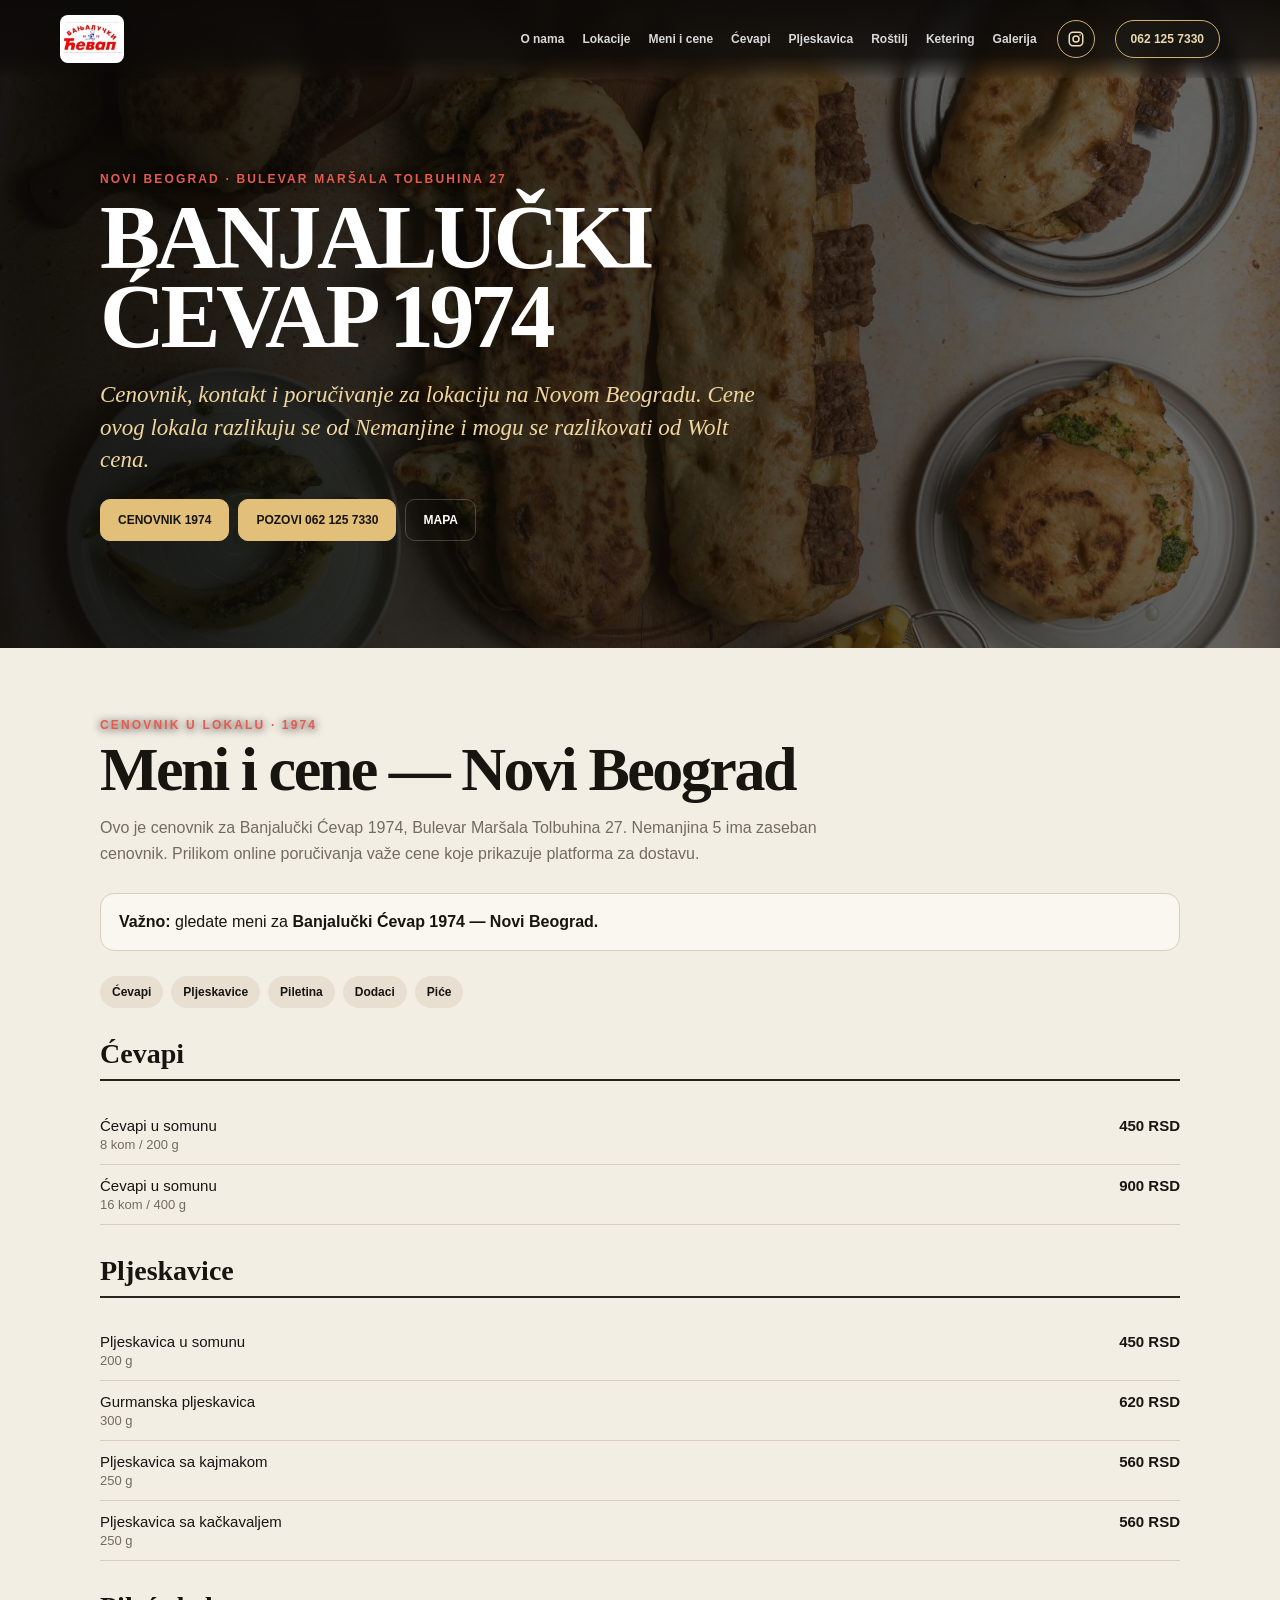
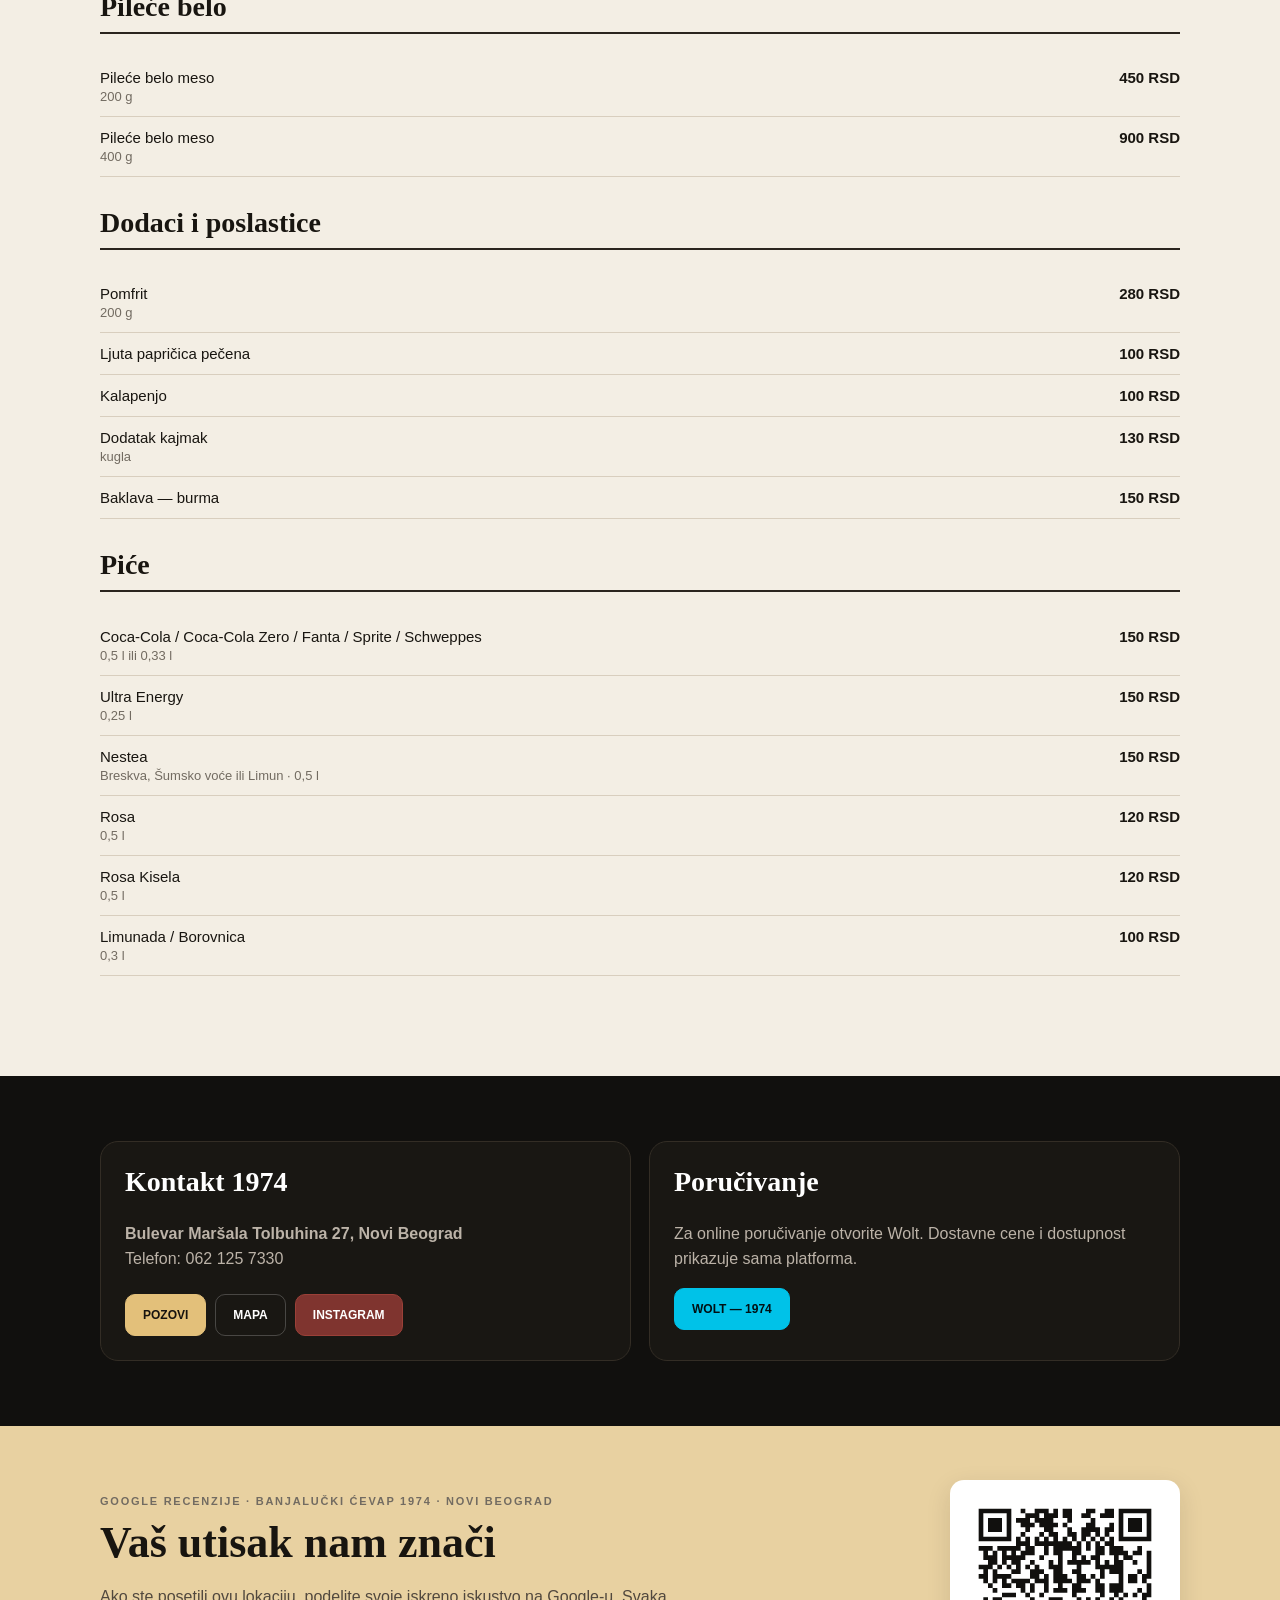
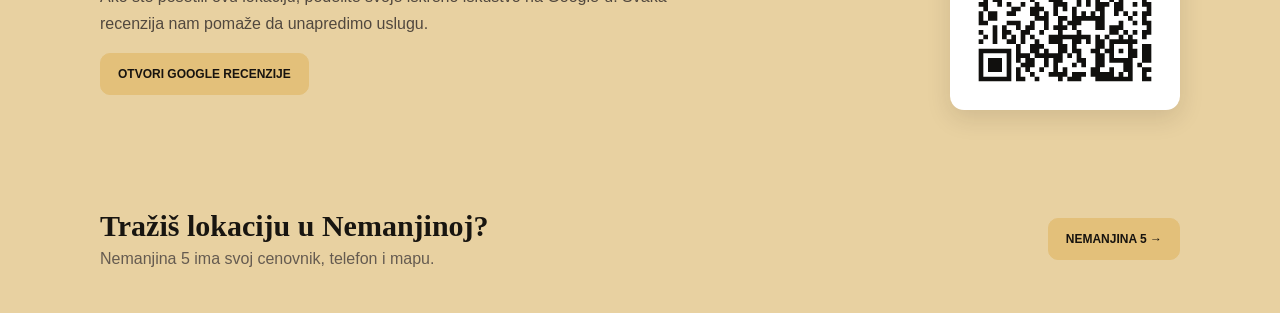
==== commit f44ddaef: "Clarify 1974 Google review profile button" ====
--- a/banjalucki-cevap-1974/index.html
+++ b/banjalucki-cevap-1974/index.html
@@ -1 +1 @@
-<!doctype html><html lang="sr"><head><meta charset="utf-8"><meta name="viewport" content="width=device-width,initial-scale=1"><meta name="theme-color" content="#11100e"><title>Banjalučki Ćevap 1974 Novi Beograd | Cenovnik i kontakt</title><meta name="description" content="Banjalučki Ćevap 1974, Bulevar Maršala Tolbuhina 27, Novi Beograd. Cenovnik lokala, kontakt, mapa, Instagram i Wolt poručivanje."><link rel="canonical" href="https://banjalucki-cevap.vercel.app/banjalucki-cevap-1974/"><link rel="stylesheet" href="/shared-header.css"><script type="application/ld+json">{"@context":"https://schema.org","@type":"Restaurant","name":"Banjalučki Ćevap 1974","url":"https://banjalucki-cevap.vercel.app/banjalucki-cevap-1974/","telephone":"+381621257330","address":{"@type":"PostalAddress","streetAddress":"Bulevar Maršala Tolbuhina 27","addressLocality":"Novi Beograd","addressCountry":"RS"},"servesCuisine":["Banjalučki ćevapi","Roštilj"],"hasMenu":"https://banjalucki-cevap.vercel.app/banjalucki-cevap-1974/#meni","sameAs":["https://wolt.com/sr/srb/belgrade/restaurant/banjaluki-evap-1974","https://www.google.com/maps/dir/?api=1&destination=Banjalu%C4%8Dki+%C4%86evap+1974%2C+Bulevar+Mar%C5%A1ala+Tolbuhina+27&destination_place_id=0x475a6506202b450f:0x6d30cdc0a4950447","https://www.instagram.com/banjalucki_cevap_nemanjina_?stkn=YmVqdWthbmd3eWJj"]}</script><style>:root{--bg:#11100e;--paper:#f3eee4;--ink:#181510;--muted:#726b61;--gold:#e3c07a}*{box-sizing:border-box}body{margin:0;background:var(--bg);color:#fff;font-family:Arial,sans-serif}a{text-decoration:none;color:inherit}.w{width:min(1080px,calc(100% - 34px));margin:auto}.hero{min-height:72vh;display:flex;align-items:end;padding:130px 0 65px;background:linear-gradient(90deg,#090806ed,#0908068f),url('/IMG-20260912-WA0012.jpg') center/cover}.eyebrow{color:#e65b50;font-weight:900;letter-spacing:.18em;font-size:12px;text-transform:uppercase;text-shadow:0 1px 8px #000}.hero h1{font:900 clamp(50px,8vw,90px)/.88 Georgia,serif;letter-spacing:-.05em;text-transform:uppercase;margin:12px 0 16px;max-width:800px}.hero p{font:italic 23px/1.4 Georgia,serif;color:#f0d69e;max-width:680px}.actions{display:flex;gap:9px;flex-wrap:wrap;margin-top:22px}.btn{display:inline-flex;padding:13px 17px;border-radius:10px;font-size:12px;font-weight:900;border:1px solid #ffffff35}.primary{background:var(--gold);color:#17130f;border-color:var(--gold)}.wolt{background:#00c2e8;color:#001014;border-color:#00c2e8}.instagram{background:#7f342f;color:#fff;border-color:#9b4038}.paper{background:var(--paper);color:var(--ink);padding:70px 0}.title{font:900 clamp(38px,6vw,62px)/.95 Georgia,serif;letter-spacing:-.04em;margin:8px 0 14px}.lead{color:var(--muted);line-height:1.65;max-width:760px}.notice{margin:25px 0;padding:16px 18px;border:1px solid #d8cebe;background:#faf7f1;border-radius:14px;line-height:1.55}.tabs{display:flex;gap:8px;flex-wrap:wrap;margin:25px 0}.tabs a{background:#e9dfd0;padding:9px 12px;border-radius:999px;font-weight:800;font-size:12px}.cat{margin:30px 0}.cat h2{font:800 28px Georgia,serif;border-bottom:2px solid #2a241e;padding-bottom:9px}.row{display:grid;grid-template-columns:1fr auto;gap:15px;padding:12px 0;border-bottom:1px solid #d8cebe;font-size:15px}.row em{display:block;color:var(--muted);font-size:13px;font-style:normal;margin-top:3px}.row strong{white-space:nowrap}.contact{padding:65px 0}.contact-grid{display:grid;grid-template-columns:1fr 1fr;gap:18px}.card{border:1px solid #332d25;background:#191713;border-radius:18px;padding:24px}.card h2{font:800 28px Georgia,serif;margin-top:0}.card p{color:#bcb3a8;line-height:1.6}.switch{background:#e8d1a1;color:var(--ink);padding:45px 0}.switch-inner{display:flex;justify-content:space-between;align-items:center;gap:25px}.switch h2{font:800 30px Georgia,serif;margin:0 0 7px}.switch p{margin:0;color:#655b50}.bottom{display:none}@media(max-width:760px){.hero{min-height:68vh;padding:110px 0 52px}.hero h1{font-size:52px}.hero p{font-size:20px}.paper{padding:52px 0}.lead{font-size:16px}.contact-grid{grid-template-columns:1fr}.switch-inner{display:block}.switch .btn{margin-top:16px}.bottom{display:grid;grid-template-columns:repeat(3,1fr);position:fixed;z-index:80;bottom:0;left:0;right:0;background:#11100e;border-top:1px solid #c9a35f}.bottom a{text-align:center;padding:14px 5px;font-size:11px;font-weight:900}.bottom a+a{border-left:1px solid #ffffff18}body{padding-bottom:48px}} .reviews{background:#e8d1a1;color:#181510;padding:54px 0}.reviews-inner{display:grid;grid-template-columns:1fr 230px;align-items:center;gap:30px}.review-label{font-size:11px;font-weight:900;letter-spacing:.16em;text-transform:uppercase;color:#726b61}.reviews h2{font:800 clamp(30px,5vw,44px) Georgia,serif;margin:10px 0}.reviews p{color:#51483e;line-height:1.65;max-width:620px}.review-qr{display:block;background:#fff;padding:10px;border-radius:14px;width:230px;box-shadow:0 8px 24px #241b1020}.review-qr img{display:block;width:100%;height:auto}@media(max-width:760px){.reviews-inner{grid-template-columns:1fr;gap:24px}.review-qr{width:200px}} </style></head><body><div id="sharedHeader"></div><section class="hero"><div class="w"><div class="eyebrow">Novi Beograd · Bulevar Maršala Tolbuhina 27</div><h1>Banjalučki Ćevap 1974</h1><p>Cenovnik, kontakt i poručivanje za lokaciju na Novom Beogradu. Cene ovog lokala razlikuju se od Nemanjine i mogu se razlikovati od Wolt cena.</p><div class="actions"><a class="btn primary" href="#meni">CENOVNIK 1974</a><a class="btn primary" href="tel:+381621257330">POZOVI 062 125 7330</a><a class="btn" href="https://www.google.com/maps/dir/?api=1&destination=Banjalu%C4%8Dki+%C4%86evap+1974%2C+Bulevar+Mar%C5%A1ala+Tolbuhina+27&destination_place_id=0x475a6506202b450f:0x6d30cdc0a4950447" target="_blank" rel="noopener">MAPA</a></div></div></section><main class="paper" id="meni"><div class="w"><div class="eyebrow">CENOVNIK U LOKALU · 1974</div><h2 class="title">Meni i cene — Novi Beograd</h2><p class="lead">Ovo je cenovnik za Banjalučki Ćevap 1974, Bulevar Maršala Tolbuhina 27. Nemanjina 5 ima zaseban cenovnik. Prilikom online poručivanja važe cene koje prikazuje platforma za dostavu.</p><div class="notice"><strong>Važno:</strong> gledate meni za <strong>Banjalučki Ćevap 1974 — Novi Beograd.</strong></div><nav class="tabs"><a href="#cevapi">Ćevapi</a><a href="#pljeskavice">Pljeskavice</a><a href="#piletina">Piletina</a><a href="#dodaci">Dodaci</a><a href="#pice">Piće</a></nav><section class="cat" id="cevapi"><h2>Ćevapi</h2><div class="row"><span>Ćevapi u somunu<em>8 kom / 200 g</em></span><strong>450 RSD</strong></div><div class="row"><span>Ćevapi u somunu<em>16 kom / 400 g</em></span><strong>900 RSD</strong></div></section><section class="cat" id="pljeskavice"><h2>Pljeskavice</h2><div class="row"><span>Pljeskavica u somunu<em>200 g</em></span><strong>450 RSD</strong></div><div class="row"><span>Gurmanska pljeskavica<em>300 g</em></span><strong>620 RSD</strong></div><div class="row"><span>Pljeskavica sa kajmakom<em>250 g</em></span><strong>560 RSD</strong></div><div class="row"><span>Pljeskavica sa kačkavaljem<em>250 g</em></span><strong>560 RSD</strong></div></section><section class="cat" id="piletina"><h2>Pileće belo</h2><div class="row"><span>Pileće belo meso<em>200 g</em></span><strong>450 RSD</strong></div><div class="row"><span>Pileće belo meso<em>400 g</em></span><strong>900 RSD</strong></div></section><section class="cat" id="dodaci"><h2>Dodaci i poslastice</h2><div class="row"><span>Pomfrit<em>200 g</em></span><strong>280 RSD</strong></div><div class="row"><span>Ljuta papričica pečena</span><strong>100 RSD</strong></div><div class="row"><span>Kalapenjo</span><strong>100 RSD</strong></div><div class="row"><span>Dodatak kajmak<em>kugla</em></span><strong>130 RSD</strong></div><div class="row"><span>Baklava — burma</span><strong>150 RSD</strong></div></section><section class="cat" id="pice"><h2>Piće</h2><div class="row"><span>Coca-Cola / Coca-Cola Zero / Fanta / Sprite / Schweppes<em>0,5 l ili 0,33 l</em></span><strong>150 RSD</strong></div><div class="row"><span>Ultra Energy<em>0,25 l</em></span><strong>150 RSD</strong></div><div class="row"><span>Nestea<em>Breskva, Šumsko voće ili Limun · 0,5 l</em></span><strong>150 RSD</strong></div><div class="row"><span>Rosa<em>0,5 l</em></span><strong>120 RSD</strong></div><div class="row"><span>Rosa Kisela<em>0,5 l</em></span><strong>120 RSD</strong></div><div class="row"><span>Limunada / Borovnica<em>0,3 l</em></span><strong>100 RSD</strong></div></section></div></main><section class="contact" id="kontakt"><div class="w contact-grid"><div class="card"><h2>Kontakt 1974</h2><p><strong>Bulevar Maršala Tolbuhina 27, Novi Beograd</strong><br>Telefon: 062 125 7330</p><div class="actions"><a class="btn primary" href="tel:+381621257330">POZOVI</a><a class="btn" href="https://www.google.com/maps/dir/?api=1&destination=Banjalu%C4%8Dki+%C4%86evap+1974%2C+Bulevar+Mar%C5%A1ala+Tolbuhina+27&destination_place_id=0x475a6506202b450f:0x6d30cdc0a4950447" target="_blank" rel="noopener">MAPA</a><a class="btn instagram" href="https://www.instagram.com/banjalucki_cevap_nemanjina_?stkn=YmVqdWthbmd3eWJj" target="_blank" rel="noopener noreferrer">INSTAGRAM</a></div></div><div class="card"><h2>Poručivanje</h2><p>Za online poručivanje otvorite Wolt. Dostavne cene i dostupnost prikazuje sama platforma.</p><a class="btn wolt" href="https://wolt.com/sr/srb/belgrade/restaurant/banjaluki-evap-1974" target="_blank" rel="noopener">WOLT — 1974</a></div></div></section><section class="reviews" id="recenzije"><div class="w reviews-inner"><div><div class="review-label">GOOGLE RECENZIJE · BANJALUČKI ĆEVAP 1974 · NOVI BEOGRAD</div><h2>Vaš utisak nam znači</h2><p>Ako ste posetili ovu lokaciju, podelite svoje iskreno iskustvo na Google-u. Svaka recenzija nam pomaže da unapredimo uslugu.</p><a class="btn primary" href="https://www.google.com/maps?cid=7868014776294900807&amp;action=openratings&amp;ct=write-review" target="_blank" rel="noopener noreferrer">OSTAVI GOOGLE RECENZIJU</a></div><a class="review-qr" href="https://www.google.com/maps?cid=7868014776294900807&amp;action=openratings&amp;ct=write-review" target="_blank" rel="noopener noreferrer" aria-label="Otvori Google recenziju za BANJALUČKI ĆEVAP 1974 · NOVI BEOGRAD"><img src="/review-1974.svg" alt="QR kod za Google recenziju — BANJALUČKI ĆEVAP 1974 · NOVI BEOGRAD" width="210" height="210"></a></div></section><section class="switch"><div class="w switch-inner"><div><h2>Tražiš lokaciju u Nemanjinoj?</h2><p>Nemanjina 5 ima svoj cenovnik, telefon i mapu.</p></div><a class="btn primary" href="/nemanjina-5/">NEMANJINA 5 →</a></div></section><nav class="bottom"><a href="https://wolt.com/sr/srb/belgrade/restaurant/banjaluki-evap-1974">PORUČI</a><a href="tel:+381621257330">POZOVI</a><a href="https://www.google.com/maps/dir/?api=1&destination=Banjalu%C4%8Dki+%C4%86evap+1974%2C+Bulevar+Mar%C5%A1ala+Tolbuhina+27&destination_place_id=0x475a6506202b450f:0x6d30cdc0a4950447">MAPA</a></nav><script src="/shared-header.js"></script></body></html>+<!doctype html><html lang="sr"><head><meta charset="utf-8"><meta name="viewport" content="width=device-width,initial-scale=1"><meta name="theme-color" content="#11100e"><title>Banjalučki Ćevap 1974 Novi Beograd | Cenovnik i kontakt</title><meta name="description" content="Banjalučki Ćevap 1974, Bulevar Maršala Tolbuhina 27, Novi Beograd. Cenovnik lokala, kontakt, mapa, Instagram i Wolt poručivanje."><link rel="canonical" href="https://banjalucki-cevap.vercel.app/banjalucki-cevap-1974/"><link rel="stylesheet" href="/shared-header.css"><script type="application/ld+json">{"@context":"https://schema.org","@type":"Restaurant","name":"Banjalučki Ćevap 1974","url":"https://banjalucki-cevap.vercel.app/banjalucki-cevap-1974/","telephone":"+381621257330","address":{"@type":"PostalAddress","streetAddress":"Bulevar Maršala Tolbuhina 27","addressLocality":"Novi Beograd","addressCountry":"RS"},"servesCuisine":["Banjalučki ćevapi","Roštilj"],"hasMenu":"https://banjalucki-cevap.vercel.app/banjalucki-cevap-1974/#meni","sameAs":["https://wolt.com/sr/srb/belgrade/restaurant/banjaluki-evap-1974","https://www.google.com/maps/dir/?api=1&destination=Banjalu%C4%8Dki+%C4%86evap+1974%2C+Bulevar+Mar%C5%A1ala+Tolbuhina+27&destination_place_id=0x475a6506202b450f:0x6d30cdc0a4950447","https://www.instagram.com/banjalucki_cevap_nemanjina_?stkn=YmVqdWthbmd3eWJj"]}</script><style>:root{--bg:#11100e;--paper:#f3eee4;--ink:#181510;--muted:#726b61;--gold:#e3c07a}*{box-sizing:border-box}body{margin:0;background:var(--bg);color:#fff;font-family:Arial,sans-serif}a{text-decoration:none;color:inherit}.w{width:min(1080px,calc(100% - 34px));margin:auto}.hero{min-height:72vh;display:flex;align-items:end;padding:130px 0 65px;background:linear-gradient(90deg,#090806ed,#0908068f),url('/IMG-20260912-WA0012.jpg') center/cover}.eyebrow{color:#e65b50;font-weight:900;letter-spacing:.18em;font-size:12px;text-transform:uppercase;text-shadow:0 1px 8px #000}.hero h1{font:900 clamp(50px,8vw,90px)/.88 Georgia,serif;letter-spacing:-.05em;text-transform:uppercase;margin:12px 0 16px;max-width:800px}.hero p{font:italic 23px/1.4 Georgia,serif;color:#f0d69e;max-width:680px}.actions{display:flex;gap:9px;flex-wrap:wrap;margin-top:22px}.btn{display:inline-flex;padding:13px 17px;border-radius:10px;font-size:12px;font-weight:900;border:1px solid #ffffff35}.primary{background:var(--gold);color:#17130f;border-color:var(--gold)}.wolt{background:#00c2e8;color:#001014;border-color:#00c2e8}.instagram{background:#7f342f;color:#fff;border-color:#9b4038}.paper{background:var(--paper);color:var(--ink);padding:70px 0}.title{font:900 clamp(38px,6vw,62px)/.95 Georgia,serif;letter-spacing:-.04em;margin:8px 0 14px}.lead{color:var(--muted);line-height:1.65;max-width:760px}.notice{margin:25px 0;padding:16px 18px;border:1px solid #d8cebe;background:#faf7f1;border-radius:14px;line-height:1.55}.tabs{display:flex;gap:8px;flex-wrap:wrap;margin:25px 0}.tabs a{background:#e9dfd0;padding:9px 12px;border-radius:999px;font-weight:800;font-size:12px}.cat{margin:30px 0}.cat h2{font:800 28px Georgia,serif;border-bottom:2px solid #2a241e;padding-bottom:9px}.row{display:grid;grid-template-columns:1fr auto;gap:15px;padding:12px 0;border-bottom:1px solid #d8cebe;font-size:15px}.row em{display:block;color:var(--muted);font-size:13px;font-style:normal;margin-top:3px}.row strong{white-space:nowrap}.contact{padding:65px 0}.contact-grid{display:grid;grid-template-columns:1fr 1fr;gap:18px}.card{border:1px solid #332d25;background:#191713;border-radius:18px;padding:24px}.card h2{font:800 28px Georgia,serif;margin-top:0}.card p{color:#bcb3a8;line-height:1.6}.switch{background:#e8d1a1;color:var(--ink);padding:45px 0}.switch-inner{display:flex;justify-content:space-between;align-items:center;gap:25px}.switch h2{font:800 30px Georgia,serif;margin:0 0 7px}.switch p{margin:0;color:#655b50}.bottom{display:none}@media(max-width:760px){.hero{min-height:68vh;padding:110px 0 52px}.hero h1{font-size:52px}.hero p{font-size:20px}.paper{padding:52px 0}.lead{font-size:16px}.contact-grid{grid-template-columns:1fr}.switch-inner{display:block}.switch .btn{margin-top:16px}.bottom{display:grid;grid-template-columns:repeat(3,1fr);position:fixed;z-index:80;bottom:0;left:0;right:0;background:#11100e;border-top:1px solid #c9a35f}.bottom a{text-align:center;padding:14px 5px;font-size:11px;font-weight:900}.bottom a+a{border-left:1px solid #ffffff18}body{padding-bottom:48px}} .reviews{background:#e8d1a1;color:#181510;padding:54px 0}.reviews-inner{display:grid;grid-template-columns:1fr 230px;align-items:center;gap:30px}.review-label{font-size:11px;font-weight:900;letter-spacing:.16em;text-transform:uppercase;color:#726b61}.reviews h2{font:800 clamp(30px,5vw,44px) Georgia,serif;margin:10px 0}.reviews p{color:#51483e;line-height:1.65;max-width:620px}.review-qr{display:block;background:#fff;padding:10px;border-radius:14px;width:230px;box-shadow:0 8px 24px #241b1020}.review-qr img{display:block;width:100%;height:auto}@media(max-width:760px){.reviews-inner{grid-template-columns:1fr;gap:24px}.review-qr{width:200px}} </style></head><body><div id="sharedHeader"></div><section class="hero"><div class="w"><div class="eyebrow">Novi Beograd · Bulevar Maršala Tolbuhina 27</div><h1>Banjalučki Ćevap 1974</h1><p>Cenovnik, kontakt i poručivanje za lokaciju na Novom Beogradu. Cene ovog lokala razlikuju se od Nemanjine i mogu se razlikovati od Wolt cena.</p><div class="actions"><a class="btn primary" href="#meni">CENOVNIK 1974</a><a class="btn primary" href="tel:+381621257330">POZOVI 062 125 7330</a><a class="btn" href="https://www.google.com/maps/dir/?api=1&destination=Banjalu%C4%8Dki+%C4%86evap+1974%2C+Bulevar+Mar%C5%A1ala+Tolbuhina+27&destination_place_id=0x475a6506202b450f:0x6d30cdc0a4950447" target="_blank" rel="noopener">MAPA</a></div></div></section><main class="paper" id="meni"><div class="w"><div class="eyebrow">CENOVNIK U LOKALU · 1974</div><h2 class="title">Meni i cene — Novi Beograd</h2><p class="lead">Ovo je cenovnik za Banjalučki Ćevap 1974, Bulevar Maršala Tolbuhina 27. Nemanjina 5 ima zaseban cenovnik. Prilikom online poručivanja važe cene koje prikazuje platforma za dostavu.</p><div class="notice"><strong>Važno:</strong> gledate meni za <strong>Banjalučki Ćevap 1974 — Novi Beograd.</strong></div><nav class="tabs"><a href="#cevapi">Ćevapi</a><a href="#pljeskavice">Pljeskavice</a><a href="#piletina">Piletina</a><a href="#dodaci">Dodaci</a><a href="#pice">Piće</a></nav><section class="cat" id="cevapi"><h2>Ćevapi</h2><div class="row"><span>Ćevapi u somunu<em>8 kom / 200 g</em></span><strong>450 RSD</strong></div><div class="row"><span>Ćevapi u somunu<em>16 kom / 400 g</em></span><strong>900 RSD</strong></div></section><section class="cat" id="pljeskavice"><h2>Pljeskavice</h2><div class="row"><span>Pljeskavica u somunu<em>200 g</em></span><strong>450 RSD</strong></div><div class="row"><span>Gurmanska pljeskavica<em>300 g</em></span><strong>620 RSD</strong></div><div class="row"><span>Pljeskavica sa kajmakom<em>250 g</em></span><strong>560 RSD</strong></div><div class="row"><span>Pljeskavica sa kačkavaljem<em>250 g</em></span><strong>560 RSD</strong></div></section><section class="cat" id="piletina"><h2>Pileće belo</h2><div class="row"><span>Pileće belo meso<em>200 g</em></span><strong>450 RSD</strong></div><div class="row"><span>Pileće belo meso<em>400 g</em></span><strong>900 RSD</strong></div></section><section class="cat" id="dodaci"><h2>Dodaci i poslastice</h2><div class="row"><span>Pomfrit<em>200 g</em></span><strong>280 RSD</strong></div><div class="row"><span>Ljuta papričica pečena</span><strong>100 RSD</strong></div><div class="row"><span>Kalapenjo</span><strong>100 RSD</strong></div><div class="row"><span>Dodatak kajmak<em>kugla</em></span><strong>130 RSD</strong></div><div class="row"><span>Baklava — burma</span><strong>150 RSD</strong></div></section><section class="cat" id="pice"><h2>Piće</h2><div class="row"><span>Coca-Cola / Coca-Cola Zero / Fanta / Sprite / Schweppes<em>0,5 l ili 0,33 l</em></span><strong>150 RSD</strong></div><div class="row"><span>Ultra Energy<em>0,25 l</em></span><strong>150 RSD</strong></div><div class="row"><span>Nestea<em>Breskva, Šumsko voće ili Limun · 0,5 l</em></span><strong>150 RSD</strong></div><div class="row"><span>Rosa<em>0,5 l</em></span><strong>120 RSD</strong></div><div class="row"><span>Rosa Kisela<em>0,5 l</em></span><strong>120 RSD</strong></div><div class="row"><span>Limunada / Borovnica<em>0,3 l</em></span><strong>100 RSD</strong></div></section></div></main><section class="contact" id="kontakt"><div class="w contact-grid"><div class="card"><h2>Kontakt 1974</h2><p><strong>Bulevar Maršala Tolbuhina 27, Novi Beograd</strong><br>Telefon: 062 125 7330</p><div class="actions"><a class="btn primary" href="tel:+381621257330">POZOVI</a><a class="btn" href="https://www.google.com/maps/dir/?api=1&destination=Banjalu%C4%8Dki+%C4%86evap+1974%2C+Bulevar+Mar%C5%A1ala+Tolbuhina+27&destination_place_id=0x475a6506202b450f:0x6d30cdc0a4950447" target="_blank" rel="noopener">MAPA</a><a class="btn instagram" href="https://www.instagram.com/banjalucki_cevap_nemanjina_?stkn=YmVqdWthbmd3eWJj" target="_blank" rel="noopener noreferrer">INSTAGRAM</a></div></div><div class="card"><h2>Poručivanje</h2><p>Za online poručivanje otvorite Wolt. Dostavne cene i dostupnost prikazuje sama platforma.</p><a class="btn wolt" href="https://wolt.com/sr/srb/belgrade/restaurant/banjaluki-evap-1974" target="_blank" rel="noopener">WOLT — 1974</a></div></div></section><section class="reviews" id="recenzije"><div class="w reviews-inner"><div><div class="review-label">GOOGLE RECENZIJE · BANJALUČKI ĆEVAP 1974 · NOVI BEOGRAD</div><h2>Vaš utisak nam znači</h2><p>Ako ste posetili ovu lokaciju, podelite svoje iskreno iskustvo na Google-u. Svaka recenzija nam pomaže da unapredimo uslugu.</p><a class="btn primary" href="https://www.google.com/maps?cid=7868014776294900807&amp;action=openratings&amp;ct=write-review" target="_blank" rel="noopener noreferrer">OTVORI GOOGLE RECENZIJE</a></div><a class="review-qr" href="https://www.google.com/maps?cid=7868014776294900807&amp;action=openratings&amp;ct=write-review" target="_blank" rel="noopener noreferrer" aria-label="Otvori Google profil za recenzije — BANJALUČKI ĆEVAP 1974 · NOVI BEOGRAD"><img src="/review-1974.svg" alt="QR kod za Google recenziju — BANJALUČKI ĆEVAP 1974 · NOVI BEOGRAD" width="210" height="210"></a></div></section><section class="switch"><div class="w switch-inner"><div><h2>Tražiš lokaciju u Nemanjinoj?</h2><p>Nemanjina 5 ima svoj cenovnik, telefon i mapu.</p></div><a class="btn primary" href="/nemanjina-5/">NEMANJINA 5 →</a></div></section><nav class="bottom"><a href="https://wolt.com/sr/srb/belgrade/restaurant/banjaluki-evap-1974">PORUČI</a><a href="tel:+381621257330">POZOVI</a><a href="https://www.google.com/maps/dir/?api=1&destination=Banjalu%C4%8Dki+%C4%86evap+1974%2C+Bulevar+Mar%C5%A1ala+Tolbuhina+27&destination_place_id=0x475a6506202b450f:0x6d30cdc0a4950447">MAPA</a></nav><script src="/shared-header.js"></script></body></html>
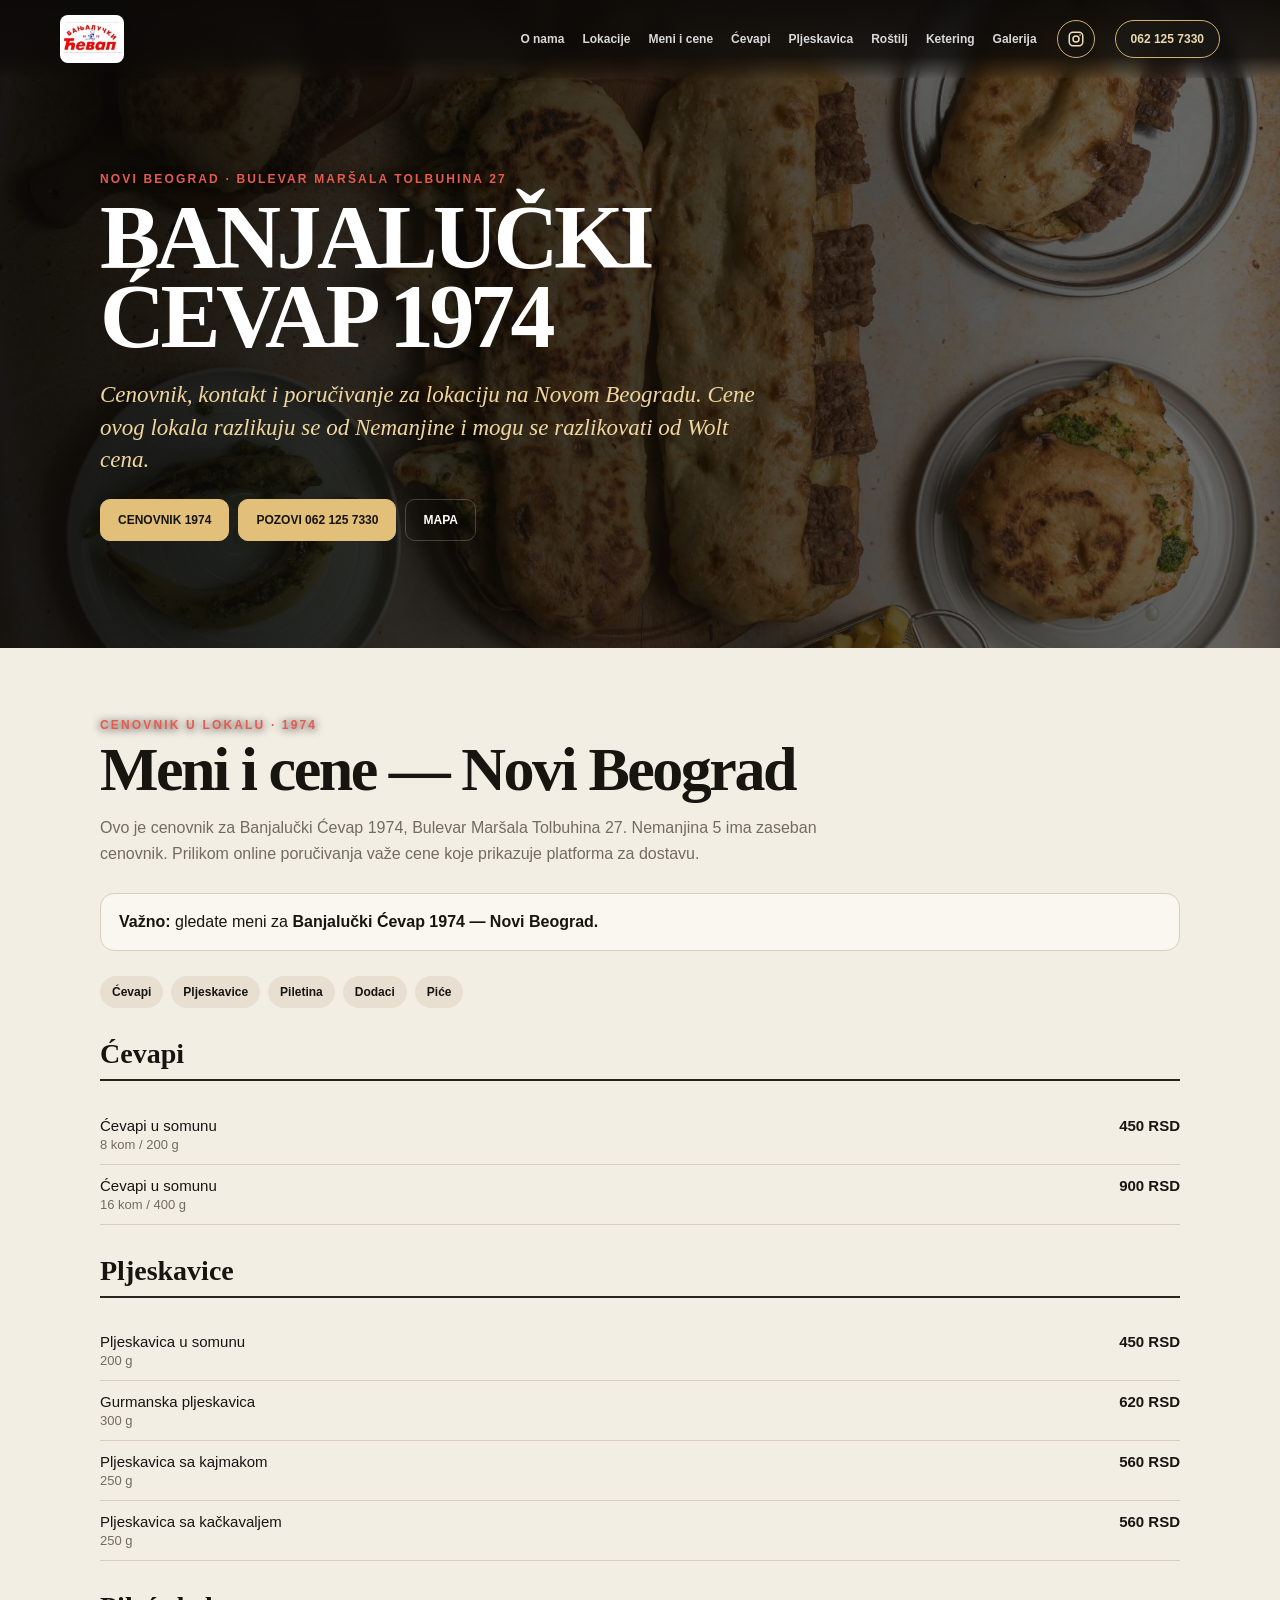
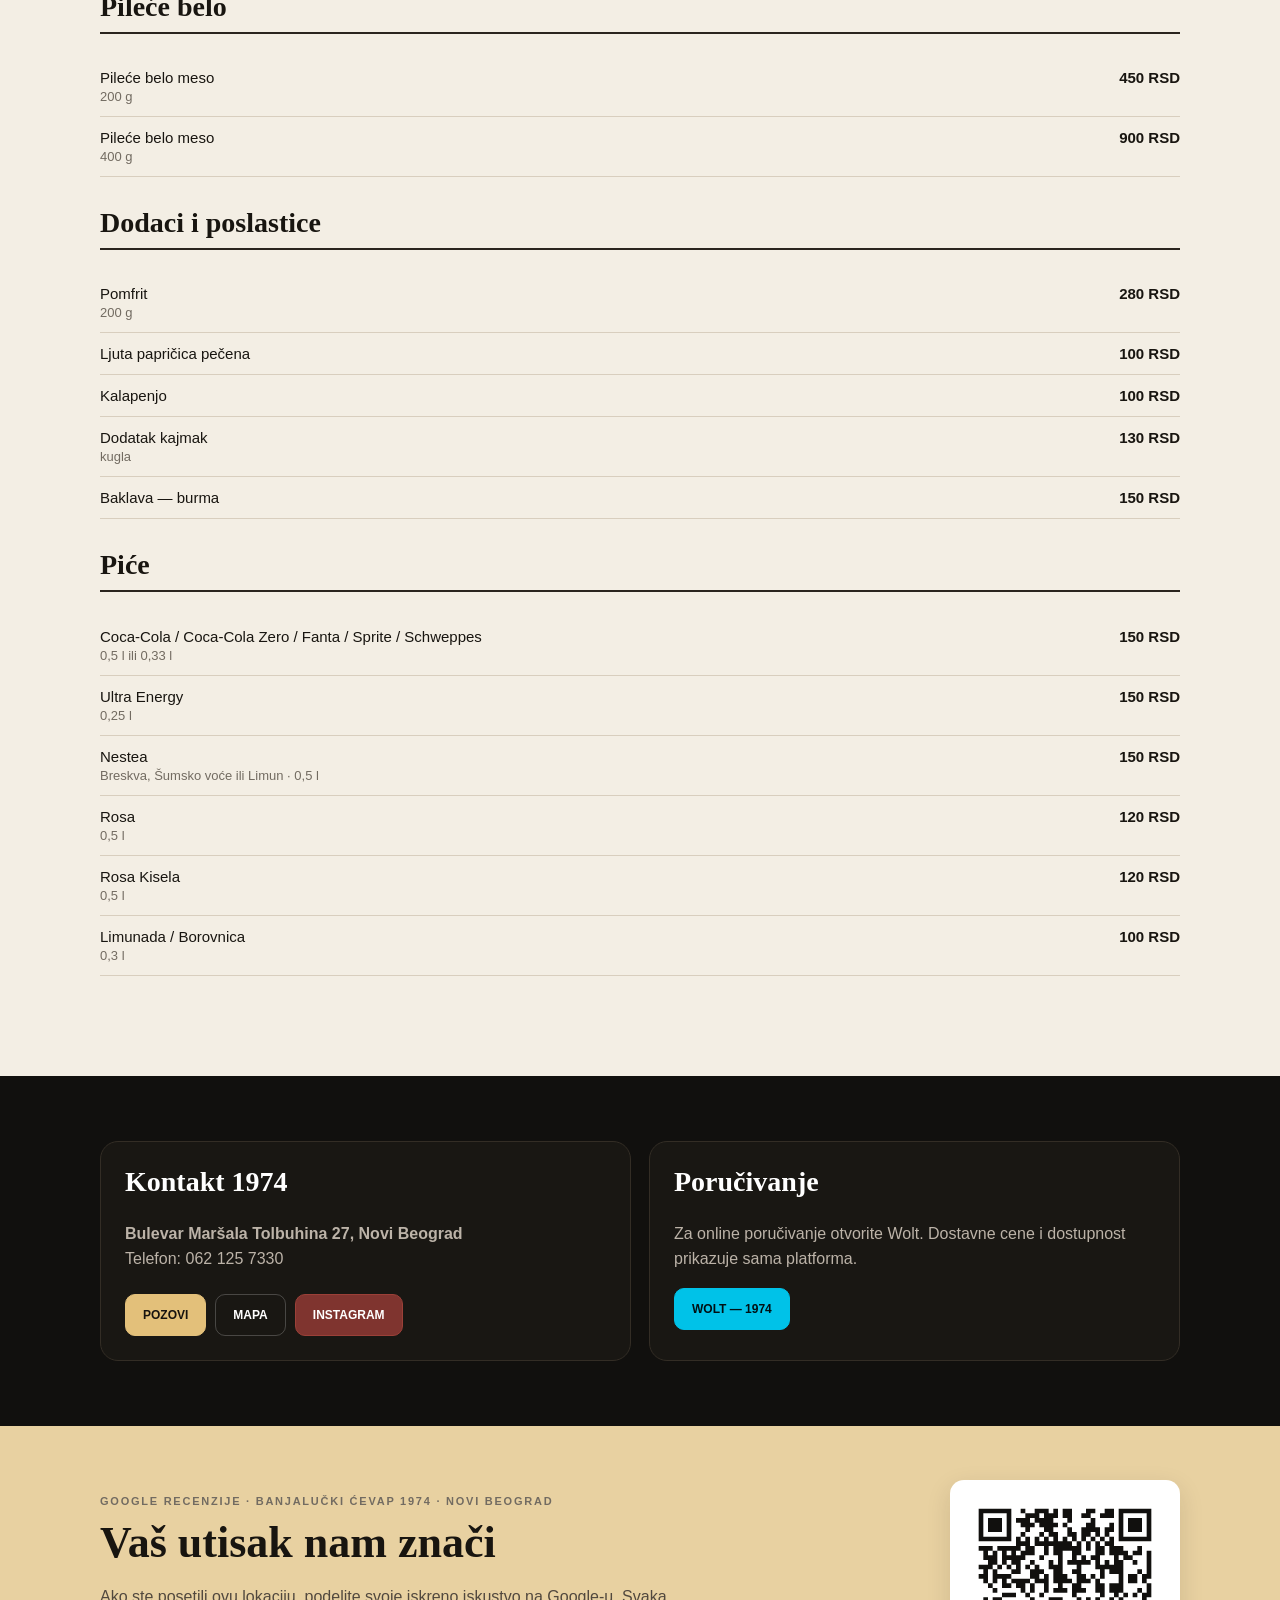
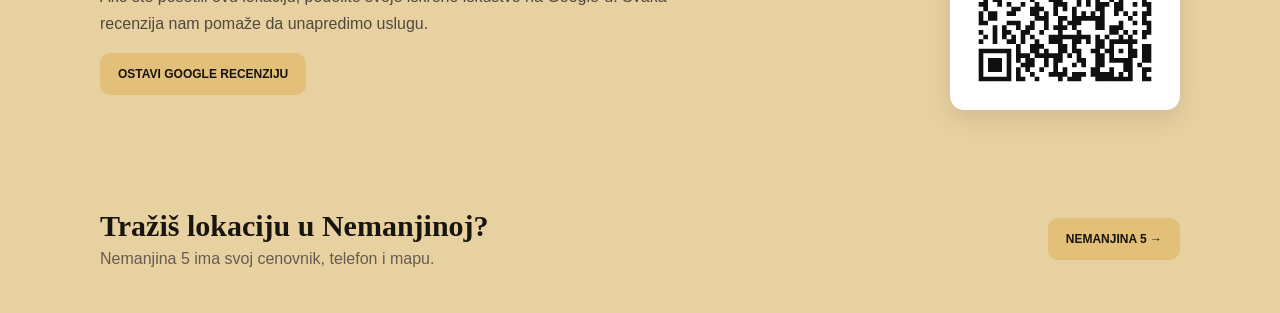
==== commit b46d1858: "Use direct Google review link for 1974" ====
--- a/banjalucki-cevap-1974/index.html
+++ b/banjalucki-cevap-1974/index.html
@@ -1 +1 @@
-<!doctype html><html lang="sr"><head><meta charset="utf-8"><meta name="viewport" content="width=device-width,initial-scale=1"><meta name="theme-color" content="#11100e"><title>Banjalučki Ćevap 1974 Novi Beograd | Cenovnik i kontakt</title><meta name="description" content="Banjalučki Ćevap 1974, Bulevar Maršala Tolbuhina 27, Novi Beograd. Cenovnik lokala, kontakt, mapa, Instagram i Wolt poručivanje."><link rel="canonical" href="https://banjalucki-cevap.vercel.app/banjalucki-cevap-1974/"><link rel="stylesheet" href="/shared-header.css"><script type="application/ld+json">{"@context":"https://schema.org","@type":"Restaurant","name":"Banjalučki Ćevap 1974","url":"https://banjalucki-cevap.vercel.app/banjalucki-cevap-1974/","telephone":"+381621257330","address":{"@type":"PostalAddress","streetAddress":"Bulevar Maršala Tolbuhina 27","addressLocality":"Novi Beograd","addressCountry":"RS"},"servesCuisine":["Banjalučki ćevapi","Roštilj"],"hasMenu":"https://banjalucki-cevap.vercel.app/banjalucki-cevap-1974/#meni","sameAs":["https://wolt.com/sr/srb/belgrade/restaurant/banjaluki-evap-1974","https://www.google.com/maps/dir/?api=1&destination=Banjalu%C4%8Dki+%C4%86evap+1974%2C+Bulevar+Mar%C5%A1ala+Tolbuhina+27&destination_place_id=0x475a6506202b450f:0x6d30cdc0a4950447","https://www.instagram.com/banjalucki_cevap_nemanjina_?stkn=YmVqdWthbmd3eWJj"]}</script><style>:root{--bg:#11100e;--paper:#f3eee4;--ink:#181510;--muted:#726b61;--gold:#e3c07a}*{box-sizing:border-box}body{margin:0;background:var(--bg);color:#fff;font-family:Arial,sans-serif}a{text-decoration:none;color:inherit}.w{width:min(1080px,calc(100% - 34px));margin:auto}.hero{min-height:72vh;display:flex;align-items:end;padding:130px 0 65px;background:linear-gradient(90deg,#090806ed,#0908068f),url('/IMG-20260912-WA0012.jpg') center/cover}.eyebrow{color:#e65b50;font-weight:900;letter-spacing:.18em;font-size:12px;text-transform:uppercase;text-shadow:0 1px 8px #000}.hero h1{font:900 clamp(50px,8vw,90px)/.88 Georgia,serif;letter-spacing:-.05em;text-transform:uppercase;margin:12px 0 16px;max-width:800px}.hero p{font:italic 23px/1.4 Georgia,serif;color:#f0d69e;max-width:680px}.actions{display:flex;gap:9px;flex-wrap:wrap;margin-top:22px}.btn{display:inline-flex;padding:13px 17px;border-radius:10px;font-size:12px;font-weight:900;border:1px solid #ffffff35}.primary{background:var(--gold);color:#17130f;border-color:var(--gold)}.wolt{background:#00c2e8;color:#001014;border-color:#00c2e8}.instagram{background:#7f342f;color:#fff;border-color:#9b4038}.paper{background:var(--paper);color:var(--ink);padding:70px 0}.title{font:900 clamp(38px,6vw,62px)/.95 Georgia,serif;letter-spacing:-.04em;margin:8px 0 14px}.lead{color:var(--muted);line-height:1.65;max-width:760px}.notice{margin:25px 0;padding:16px 18px;border:1px solid #d8cebe;background:#faf7f1;border-radius:14px;line-height:1.55}.tabs{display:flex;gap:8px;flex-wrap:wrap;margin:25px 0}.tabs a{background:#e9dfd0;padding:9px 12px;border-radius:999px;font-weight:800;font-size:12px}.cat{margin:30px 0}.cat h2{font:800 28px Georgia,serif;border-bottom:2px solid #2a241e;padding-bottom:9px}.row{display:grid;grid-template-columns:1fr auto;gap:15px;padding:12px 0;border-bottom:1px solid #d8cebe;font-size:15px}.row em{display:block;color:var(--muted);font-size:13px;font-style:normal;margin-top:3px}.row strong{white-space:nowrap}.contact{padding:65px 0}.contact-grid{display:grid;grid-template-columns:1fr 1fr;gap:18px}.card{border:1px solid #332d25;background:#191713;border-radius:18px;padding:24px}.card h2{font:800 28px Georgia,serif;margin-top:0}.card p{color:#bcb3a8;line-height:1.6}.switch{background:#e8d1a1;color:var(--ink);padding:45px 0}.switch-inner{display:flex;justify-content:space-between;align-items:center;gap:25px}.switch h2{font:800 30px Georgia,serif;margin:0 0 7px}.switch p{margin:0;color:#655b50}.bottom{display:none}@media(max-width:760px){.hero{min-height:68vh;padding:110px 0 52px}.hero h1{font-size:52px}.hero p{font-size:20px}.paper{padding:52px 0}.lead{font-size:16px}.contact-grid{grid-template-columns:1fr}.switch-inner{display:block}.switch .btn{margin-top:16px}.bottom{display:grid;grid-template-columns:repeat(3,1fr);position:fixed;z-index:80;bottom:0;left:0;right:0;background:#11100e;border-top:1px solid #c9a35f}.bottom a{text-align:center;padding:14px 5px;font-size:11px;font-weight:900}.bottom a+a{border-left:1px solid #ffffff18}body{padding-bottom:48px}} .reviews{background:#e8d1a1;color:#181510;padding:54px 0}.reviews-inner{display:grid;grid-template-columns:1fr 230px;align-items:center;gap:30px}.review-label{font-size:11px;font-weight:900;letter-spacing:.16em;text-transform:uppercase;color:#726b61}.reviews h2{font:800 clamp(30px,5vw,44px) Georgia,serif;margin:10px 0}.reviews p{color:#51483e;line-height:1.65;max-width:620px}.review-qr{display:block;background:#fff;padding:10px;border-radius:14px;width:230px;box-shadow:0 8px 24px #241b1020}.review-qr img{display:block;width:100%;height:auto}@media(max-width:760px){.reviews-inner{grid-template-columns:1fr;gap:24px}.review-qr{width:200px}} </style></head><body><div id="sharedHeader"></div><section class="hero"><div class="w"><div class="eyebrow">Novi Beograd · Bulevar Maršala Tolbuhina 27</div><h1>Banjalučki Ćevap 1974</h1><p>Cenovnik, kontakt i poručivanje za lokaciju na Novom Beogradu. Cene ovog lokala razlikuju se od Nemanjine i mogu se razlikovati od Wolt cena.</p><div class="actions"><a class="btn primary" href="#meni">CENOVNIK 1974</a><a class="btn primary" href="tel:+381621257330">POZOVI 062 125 7330</a><a class="btn" href="https://www.google.com/maps/dir/?api=1&destination=Banjalu%C4%8Dki+%C4%86evap+1974%2C+Bulevar+Mar%C5%A1ala+Tolbuhina+27&destination_place_id=0x475a6506202b450f:0x6d30cdc0a4950447" target="_blank" rel="noopener">MAPA</a></div></div></section><main class="paper" id="meni"><div class="w"><div class="eyebrow">CENOVNIK U LOKALU · 1974</div><h2 class="title">Meni i cene — Novi Beograd</h2><p class="lead">Ovo je cenovnik za Banjalučki Ćevap 1974, Bulevar Maršala Tolbuhina 27. Nemanjina 5 ima zaseban cenovnik. Prilikom online poručivanja važe cene koje prikazuje platforma za dostavu.</p><div class="notice"><strong>Važno:</strong> gledate meni za <strong>Banjalučki Ćevap 1974 — Novi Beograd.</strong></div><nav class="tabs"><a href="#cevapi">Ćevapi</a><a href="#pljeskavice">Pljeskavice</a><a href="#piletina">Piletina</a><a href="#dodaci">Dodaci</a><a href="#pice">Piće</a></nav><section class="cat" id="cevapi"><h2>Ćevapi</h2><div class="row"><span>Ćevapi u somunu<em>8 kom / 200 g</em></span><strong>450 RSD</strong></div><div class="row"><span>Ćevapi u somunu<em>16 kom / 400 g</em></span><strong>900 RSD</strong></div></section><section class="cat" id="pljeskavice"><h2>Pljeskavice</h2><div class="row"><span>Pljeskavica u somunu<em>200 g</em></span><strong>450 RSD</strong></div><div class="row"><span>Gurmanska pljeskavica<em>300 g</em></span><strong>620 RSD</strong></div><div class="row"><span>Pljeskavica sa kajmakom<em>250 g</em></span><strong>560 RSD</strong></div><div class="row"><span>Pljeskavica sa kačkavaljem<em>250 g</em></span><strong>560 RSD</strong></div></section><section class="cat" id="piletina"><h2>Pileće belo</h2><div class="row"><span>Pileće belo meso<em>200 g</em></span><strong>450 RSD</strong></div><div class="row"><span>Pileće belo meso<em>400 g</em></span><strong>900 RSD</strong></div></section><section class="cat" id="dodaci"><h2>Dodaci i poslastice</h2><div class="row"><span>Pomfrit<em>200 g</em></span><strong>280 RSD</strong></div><div class="row"><span>Ljuta papričica pečena</span><strong>100 RSD</strong></div><div class="row"><span>Kalapenjo</span><strong>100 RSD</strong></div><div class="row"><span>Dodatak kajmak<em>kugla</em></span><strong>130 RSD</strong></div><div class="row"><span>Baklava — burma</span><strong>150 RSD</strong></div></section><section class="cat" id="pice"><h2>Piće</h2><div class="row"><span>Coca-Cola / Coca-Cola Zero / Fanta / Sprite / Schweppes<em>0,5 l ili 0,33 l</em></span><strong>150 RSD</strong></div><div class="row"><span>Ultra Energy<em>0,25 l</em></span><strong>150 RSD</strong></div><div class="row"><span>Nestea<em>Breskva, Šumsko voće ili Limun · 0,5 l</em></span><strong>150 RSD</strong></div><div class="row"><span>Rosa<em>0,5 l</em></span><strong>120 RSD</strong></div><div class="row"><span>Rosa Kisela<em>0,5 l</em></span><strong>120 RSD</strong></div><div class="row"><span>Limunada / Borovnica<em>0,3 l</em></span><strong>100 RSD</strong></div></section></div></main><section class="contact" id="kontakt"><div class="w contact-grid"><div class="card"><h2>Kontakt 1974</h2><p><strong>Bulevar Maršala Tolbuhina 27, Novi Beograd</strong><br>Telefon: 062 125 7330</p><div class="actions"><a class="btn primary" href="tel:+381621257330">POZOVI</a><a class="btn" href="https://www.google.com/maps/dir/?api=1&destination=Banjalu%C4%8Dki+%C4%86evap+1974%2C+Bulevar+Mar%C5%A1ala+Tolbuhina+27&destination_place_id=0x475a6506202b450f:0x6d30cdc0a4950447" target="_blank" rel="noopener">MAPA</a><a class="btn instagram" href="https://www.instagram.com/banjalucki_cevap_nemanjina_?stkn=YmVqdWthbmd3eWJj" target="_blank" rel="noopener noreferrer">INSTAGRAM</a></div></div><div class="card"><h2>Poručivanje</h2><p>Za online poručivanje otvorite Wolt. Dostavne cene i dostupnost prikazuje sama platforma.</p><a class="btn wolt" href="https://wolt.com/sr/srb/belgrade/restaurant/banjaluki-evap-1974" target="_blank" rel="noopener">WOLT — 1974</a></div></div></section><section class="reviews" id="recenzije"><div class="w reviews-inner"><div><div class="review-label">GOOGLE RECENZIJE · BANJALUČKI ĆEVAP 1974 · NOVI BEOGRAD</div><h2>Vaš utisak nam znači</h2><p>Ako ste posetili ovu lokaciju, podelite svoje iskreno iskustvo na Google-u. Svaka recenzija nam pomaže da unapredimo uslugu.</p><a class="btn primary" href="https://www.google.com/maps?cid=7868014776294900807&amp;action=openratings&amp;ct=write-review" target="_blank" rel="noopener noreferrer">OTVORI GOOGLE RECENZIJE</a></div><a class="review-qr" href="https://www.google.com/maps?cid=7868014776294900807&amp;action=openratings&amp;ct=write-review" target="_blank" rel="noopener noreferrer" aria-label="Otvori Google profil za recenzije — BANJALUČKI ĆEVAP 1974 · NOVI BEOGRAD"><img src="/review-1974.svg" alt="QR kod za Google recenziju — BANJALUČKI ĆEVAP 1974 · NOVI BEOGRAD" width="210" height="210"></a></div></section><section class="switch"><div class="w switch-inner"><div><h2>Tražiš lokaciju u Nemanjinoj?</h2><p>Nemanjina 5 ima svoj cenovnik, telefon i mapu.</p></div><a class="btn primary" href="/nemanjina-5/">NEMANJINA 5 →</a></div></section><nav class="bottom"><a href="https://wolt.com/sr/srb/belgrade/restaurant/banjaluki-evap-1974">PORUČI</a><a href="tel:+381621257330">POZOVI</a><a href="https://www.google.com/maps/dir/?api=1&destination=Banjalu%C4%8Dki+%C4%86evap+1974%2C+Bulevar+Mar%C5%A1ala+Tolbuhina+27&destination_place_id=0x475a6506202b450f:0x6d30cdc0a4950447">MAPA</a></nav><script src="/shared-header.js"></script></body></html>+<!doctype html><html lang="sr"><head><meta charset="utf-8"><meta name="viewport" content="width=device-width,initial-scale=1"><meta name="theme-color" content="#11100e"><title>Banjalučki Ćevap 1974 Novi Beograd | Cenovnik i kontakt</title><meta name="description" content="Banjalučki Ćevap 1974, Bulevar Maršala Tolbuhina 27, Novi Beograd. Cenovnik lokala, kontakt, mapa, Instagram i Wolt poručivanje."><link rel="canonical" href="https://banjalucki-cevap.vercel.app/banjalucki-cevap-1974/"><link rel="stylesheet" href="/shared-header.css"><script type="application/ld+json">{"@context":"https://schema.org","@type":"Restaurant","name":"Banjalučki Ćevap 1974","url":"https://banjalucki-cevap.vercel.app/banjalucki-cevap-1974/","telephone":"+381621257330","address":{"@type":"PostalAddress","streetAddress":"Bulevar Maršala Tolbuhina 27","addressLocality":"Novi Beograd","addressCountry":"RS"},"servesCuisine":["Banjalučki ćevapi","Roštilj"],"hasMenu":"https://banjalucki-cevap.vercel.app/banjalucki-cevap-1974/#meni","sameAs":["https://wolt.com/sr/srb/belgrade/restaurant/banjaluki-evap-1974","https://www.google.com/maps/dir/?api=1&destination=Banjalu%C4%8Dki+%C4%86evap+1974%2C+Bulevar+Mar%C5%A1ala+Tolbuhina+27&destination_place_id=0x475a6506202b450f:0x6d30cdc0a4950447","https://www.instagram.com/banjalucki_cevap_nemanjina_?stkn=YmVqdWthbmd3eWJj"]}</script><style>:root{--bg:#11100e;--paper:#f3eee4;--ink:#181510;--muted:#726b61;--gold:#e3c07a}*{box-sizing:border-box}body{margin:0;background:var(--bg);color:#fff;font-family:Arial,sans-serif}a{text-decoration:none;color:inherit}.w{width:min(1080px,calc(100% - 34px));margin:auto}.hero{min-height:72vh;display:flex;align-items:end;padding:130px 0 65px;background:linear-gradient(90deg,#090806ed,#0908068f),url('/IMG-20260912-WA0012.jpg') center/cover}.eyebrow{color:#e65b50;font-weight:900;letter-spacing:.18em;font-size:12px;text-transform:uppercase;text-shadow:0 1px 8px #000}.hero h1{font:900 clamp(50px,8vw,90px)/.88 Georgia,serif;letter-spacing:-.05em;text-transform:uppercase;margin:12px 0 16px;max-width:800px}.hero p{font:italic 23px/1.4 Georgia,serif;color:#f0d69e;max-width:680px}.actions{display:flex;gap:9px;flex-wrap:wrap;margin-top:22px}.btn{display:inline-flex;padding:13px 17px;border-radius:10px;font-size:12px;font-weight:900;border:1px solid #ffffff35}.primary{background:var(--gold);color:#17130f;border-color:var(--gold)}.wolt{background:#00c2e8;color:#001014;border-color:#00c2e8}.instagram{background:#7f342f;color:#fff;border-color:#9b4038}.paper{background:var(--paper);color:var(--ink);padding:70px 0}.title{font:900 clamp(38px,6vw,62px)/.95 Georgia,serif;letter-spacing:-.04em;margin:8px 0 14px}.lead{color:var(--muted);line-height:1.65;max-width:760px}.notice{margin:25px 0;padding:16px 18px;border:1px solid #d8cebe;background:#faf7f1;border-radius:14px;line-height:1.55}.tabs{display:flex;gap:8px;flex-wrap:wrap;margin:25px 0}.tabs a{background:#e9dfd0;padding:9px 12px;border-radius:999px;font-weight:800;font-size:12px}.cat{margin:30px 0}.cat h2{font:800 28px Georgia,serif;border-bottom:2px solid #2a241e;padding-bottom:9px}.row{display:grid;grid-template-columns:1fr auto;gap:15px;padding:12px 0;border-bottom:1px solid #d8cebe;font-size:15px}.row em{display:block;color:var(--muted);font-size:13px;font-style:normal;margin-top:3px}.row strong{white-space:nowrap}.contact{padding:65px 0}.contact-grid{display:grid;grid-template-columns:1fr 1fr;gap:18px}.card{border:1px solid #332d25;background:#191713;border-radius:18px;padding:24px}.card h2{font:800 28px Georgia,serif;margin-top:0}.card p{color:#bcb3a8;line-height:1.6}.switch{background:#e8d1a1;color:var(--ink);padding:45px 0}.switch-inner{display:flex;justify-content:space-between;align-items:center;gap:25px}.switch h2{font:800 30px Georgia,serif;margin:0 0 7px}.switch p{margin:0;color:#655b50}.bottom{display:none}@media(max-width:760px){.hero{min-height:68vh;padding:110px 0 52px}.hero h1{font-size:52px}.hero p{font-size:20px}.paper{padding:52px 0}.lead{font-size:16px}.contact-grid{grid-template-columns:1fr}.switch-inner{display:block}.switch .btn{margin-top:16px}.bottom{display:grid;grid-template-columns:repeat(3,1fr);position:fixed;z-index:80;bottom:0;left:0;right:0;background:#11100e;border-top:1px solid #c9a35f}.bottom a{text-align:center;padding:14px 5px;font-size:11px;font-weight:900}.bottom a+a{border-left:1px solid #ffffff18}body{padding-bottom:48px}} .reviews{background:#e8d1a1;color:#181510;padding:54px 0}.reviews-inner{display:grid;grid-template-columns:1fr 230px;align-items:center;gap:30px}.review-label{font-size:11px;font-weight:900;letter-spacing:.16em;text-transform:uppercase;color:#726b61}.reviews h2{font:800 clamp(30px,5vw,44px) Georgia,serif;margin:10px 0}.reviews p{color:#51483e;line-height:1.65;max-width:620px}.review-qr{display:block;background:#fff;padding:10px;border-radius:14px;width:230px;box-shadow:0 8px 24px #241b1020}.review-qr img{display:block;width:100%;height:auto}@media(max-width:760px){.reviews-inner{grid-template-columns:1fr;gap:24px}.review-qr{width:200px}} </style></head><body><div id="sharedHeader"></div><section class="hero"><div class="w"><div class="eyebrow">Novi Beograd · Bulevar Maršala Tolbuhina 27</div><h1>Banjalučki Ćevap 1974</h1><p>Cenovnik, kontakt i poručivanje za lokaciju na Novom Beogradu. Cene ovog lokala razlikuju se od Nemanjine i mogu se razlikovati od Wolt cena.</p><div class="actions"><a class="btn primary" href="#meni">CENOVNIK 1974</a><a class="btn primary" href="tel:+381621257330">POZOVI 062 125 7330</a><a class="btn" href="https://www.google.com/maps/dir/?api=1&destination=Banjalu%C4%8Dki+%C4%86evap+1974%2C+Bulevar+Mar%C5%A1ala+Tolbuhina+27&destination_place_id=0x475a6506202b450f:0x6d30cdc0a4950447" target="_blank" rel="noopener">MAPA</a></div></div></section><main class="paper" id="meni"><div class="w"><div class="eyebrow">CENOVNIK U LOKALU · 1974</div><h2 class="title">Meni i cene — Novi Beograd</h2><p class="lead">Ovo je cenovnik za Banjalučki Ćevap 1974, Bulevar Maršala Tolbuhina 27. Nemanjina 5 ima zaseban cenovnik. Prilikom online poručivanja važe cene koje prikazuje platforma za dostavu.</p><div class="notice"><strong>Važno:</strong> gledate meni za <strong>Banjalučki Ćevap 1974 — Novi Beograd.</strong></div><nav class="tabs"><a href="#cevapi">Ćevapi</a><a href="#pljeskavice">Pljeskavice</a><a href="#piletina">Piletina</a><a href="#dodaci">Dodaci</a><a href="#pice">Piće</a></nav><section class="cat" id="cevapi"><h2>Ćevapi</h2><div class="row"><span>Ćevapi u somunu<em>8 kom / 200 g</em></span><strong>450 RSD</strong></div><div class="row"><span>Ćevapi u somunu<em>16 kom / 400 g</em></span><strong>900 RSD</strong></div></section><section class="cat" id="pljeskavice"><h2>Pljeskavice</h2><div class="row"><span>Pljeskavica u somunu<em>200 g</em></span><strong>450 RSD</strong></div><div class="row"><span>Gurmanska pljeskavica<em>300 g</em></span><strong>620 RSD</strong></div><div class="row"><span>Pljeskavica sa kajmakom<em>250 g</em></span><strong>560 RSD</strong></div><div class="row"><span>Pljeskavica sa kačkavaljem<em>250 g</em></span><strong>560 RSD</strong></div></section><section class="cat" id="piletina"><h2>Pileće belo</h2><div class="row"><span>Pileće belo meso<em>200 g</em></span><strong>450 RSD</strong></div><div class="row"><span>Pileće belo meso<em>400 g</em></span><strong>900 RSD</strong></div></section><section class="cat" id="dodaci"><h2>Dodaci i poslastice</h2><div class="row"><span>Pomfrit<em>200 g</em></span><strong>280 RSD</strong></div><div class="row"><span>Ljuta papričica pečena</span><strong>100 RSD</strong></div><div class="row"><span>Kalapenjo</span><strong>100 RSD</strong></div><div class="row"><span>Dodatak kajmak<em>kugla</em></span><strong>130 RSD</strong></div><div class="row"><span>Baklava — burma</span><strong>150 RSD</strong></div></section><section class="cat" id="pice"><h2>Piće</h2><div class="row"><span>Coca-Cola / Coca-Cola Zero / Fanta / Sprite / Schweppes<em>0,5 l ili 0,33 l</em></span><strong>150 RSD</strong></div><div class="row"><span>Ultra Energy<em>0,25 l</em></span><strong>150 RSD</strong></div><div class="row"><span>Nestea<em>Breskva, Šumsko voće ili Limun · 0,5 l</em></span><strong>150 RSD</strong></div><div class="row"><span>Rosa<em>0,5 l</em></span><strong>120 RSD</strong></div><div class="row"><span>Rosa Kisela<em>0,5 l</em></span><strong>120 RSD</strong></div><div class="row"><span>Limunada / Borovnica<em>0,3 l</em></span><strong>100 RSD</strong></div></section></div></main><section class="contact" id="kontakt"><div class="w contact-grid"><div class="card"><h2>Kontakt 1974</h2><p><strong>Bulevar Maršala Tolbuhina 27, Novi Beograd</strong><br>Telefon: 062 125 7330</p><div class="actions"><a class="btn primary" href="tel:+381621257330">POZOVI</a><a class="btn" href="https://www.google.com/maps/dir/?api=1&destination=Banjalu%C4%8Dki+%C4%86evap+1974%2C+Bulevar+Mar%C5%A1ala+Tolbuhina+27&destination_place_id=0x475a6506202b450f:0x6d30cdc0a4950447" target="_blank" rel="noopener">MAPA</a><a class="btn instagram" href="https://www.instagram.com/banjalucki_cevap_nemanjina_?stkn=YmVqdWthbmd3eWJj" target="_blank" rel="noopener noreferrer">INSTAGRAM</a></div></div><div class="card"><h2>Poručivanje</h2><p>Za online poručivanje otvorite Wolt. Dostavne cene i dostupnost prikazuje sama platforma.</p><a class="btn wolt" href="https://wolt.com/sr/srb/belgrade/restaurant/banjaluki-evap-1974" target="_blank" rel="noopener">WOLT — 1974</a></div></div></section><section class="reviews" id="recenzije"><div class="w reviews-inner"><div><div class="review-label">GOOGLE RECENZIJE · BANJALUČKI ĆEVAP 1974 · NOVI BEOGRAD</div><h2>Vaš utisak nam znači</h2><p>Ako ste posetili ovu lokaciju, podelite svoje iskreno iskustvo na Google-u. Svaka recenzija nam pomaže da unapredimo uslugu.</p><a class="btn primary" href="https://search.google.com/local/writereview?placeid=ChIJDU0I1AZlWkBRwsSvPMDNMGO" target="_blank" rel="noopener noreferrer">OSTAVI GOOGLE RECENZIJU</a></div><a class="review-qr" href="https://search.google.com/local/writereview?placeid=ChIJDU0I1AZlWkBRwsSvPMDNMGO" target="_blank" rel="noopener noreferrer" aria-label="Otvori Google obrazac za recenziju — BANJALUČKI ĆEVAP 1974 · NOVI BEOGRAD"><img src="/review-1974.svg" alt="QR kod za Google recenziju — BANJALUČKI ĆEVAP 1974 · NOVI BEOGRAD" width="210" height="210"></a></div></section><section class="switch"><div class="w switch-inner"><div><h2>Tražiš lokaciju u Nemanjinoj?</h2><p>Nemanjina 5 ima svoj cenovnik, telefon i mapu.</p></div><a class="btn primary" href="/nemanjina-5/">NEMANJINA 5 →</a></div></section><nav class="bottom"><a href="https://wolt.com/sr/srb/belgrade/restaurant/banjaluki-evap-1974">PORUČI</a><a href="tel:+381621257330">POZOVI</a><a href="https://www.google.com/maps/dir/?api=1&destination=Banjalu%C4%8Dki+%C4%86evap+1974%2C+Bulevar+Mar%C5%A1ala+Tolbuhina+27&destination_place_id=0x475a6506202b450f:0x6d30cdc0a4950447">MAPA</a></nav><script src="/shared-header.js"></script></body></html>
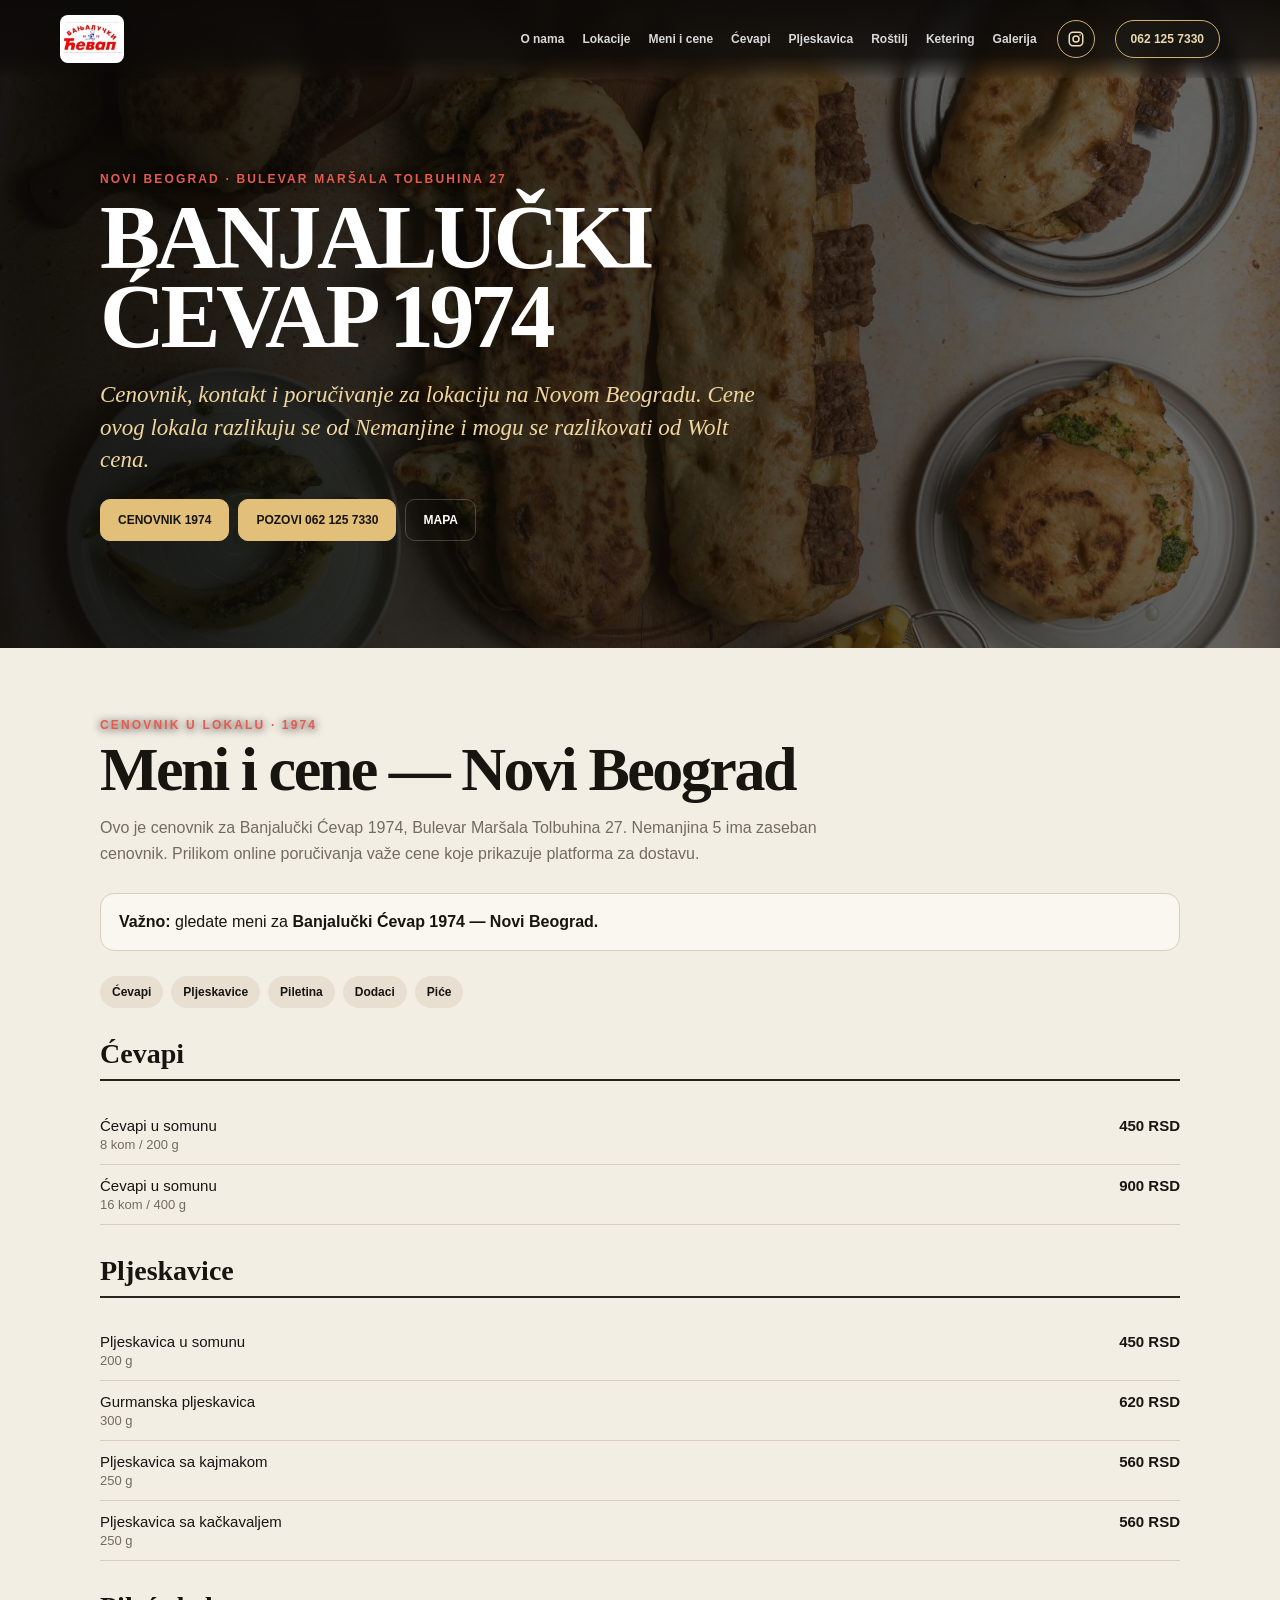
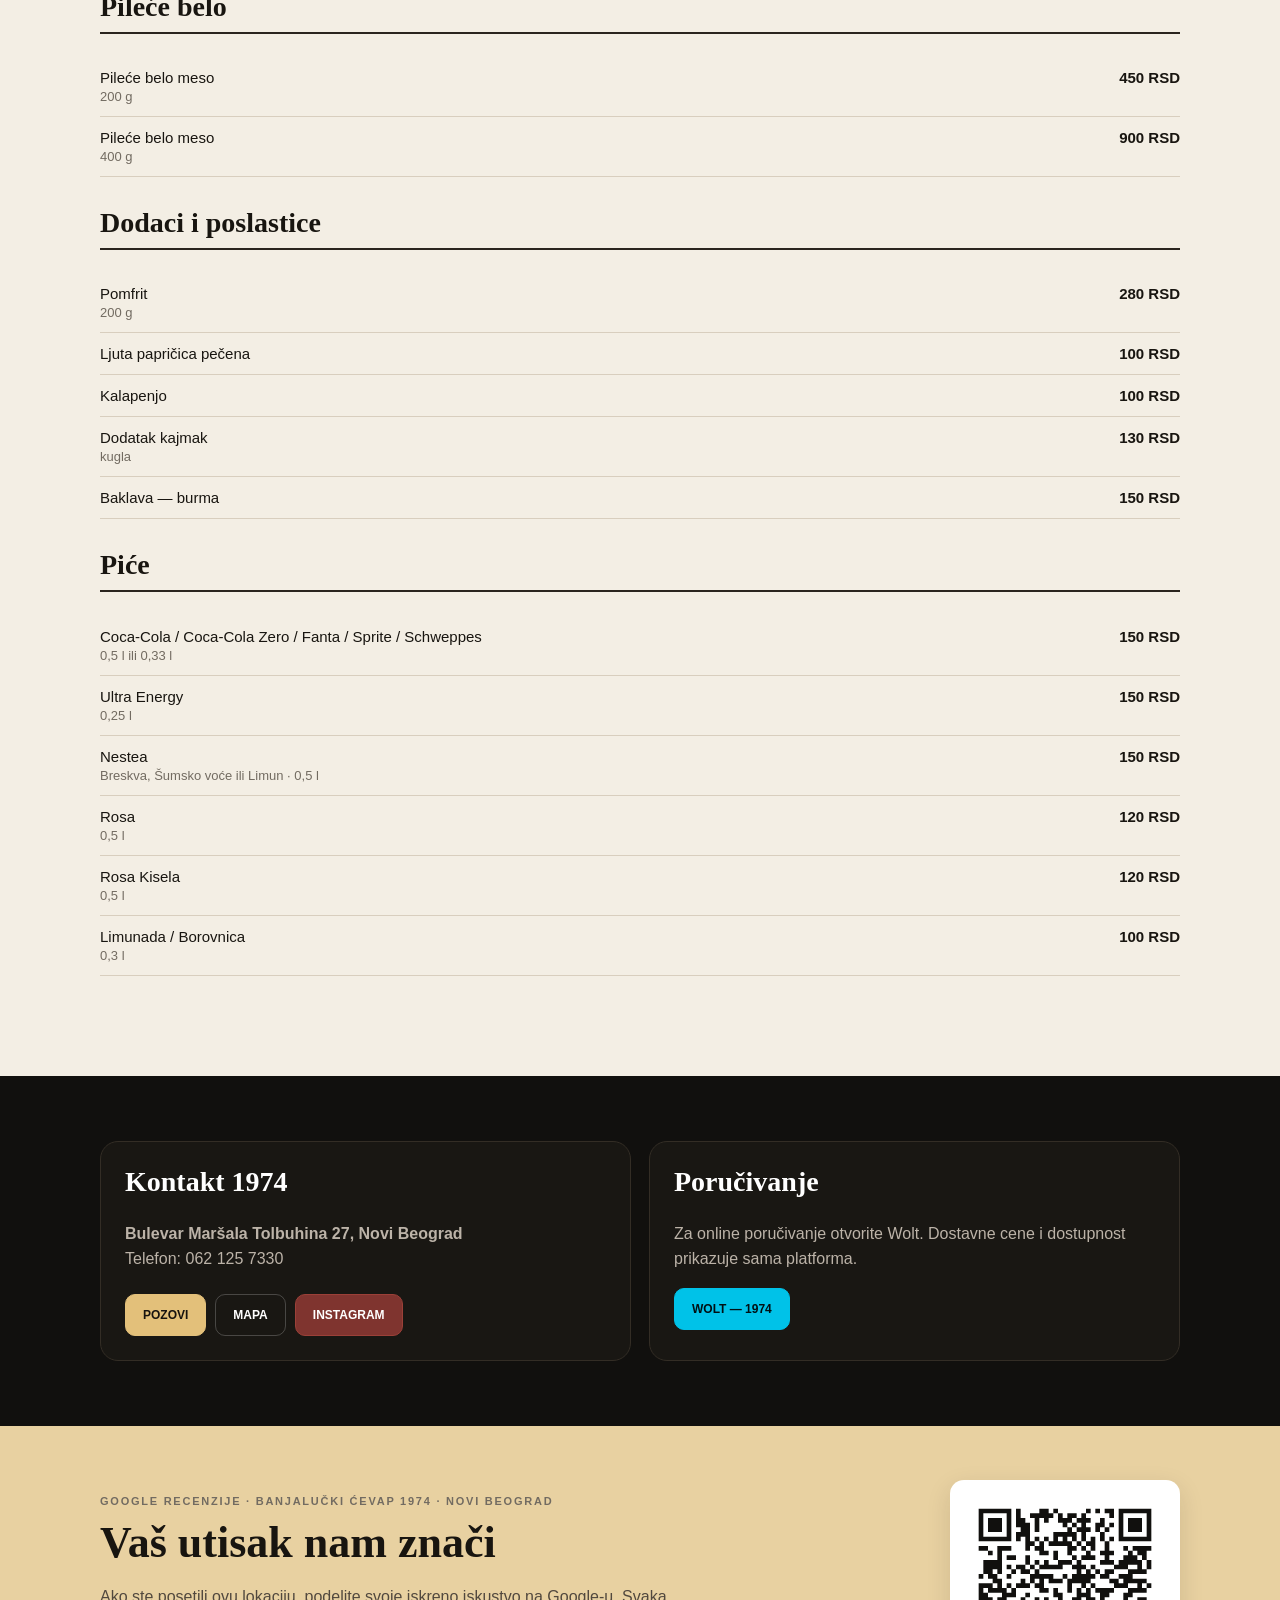
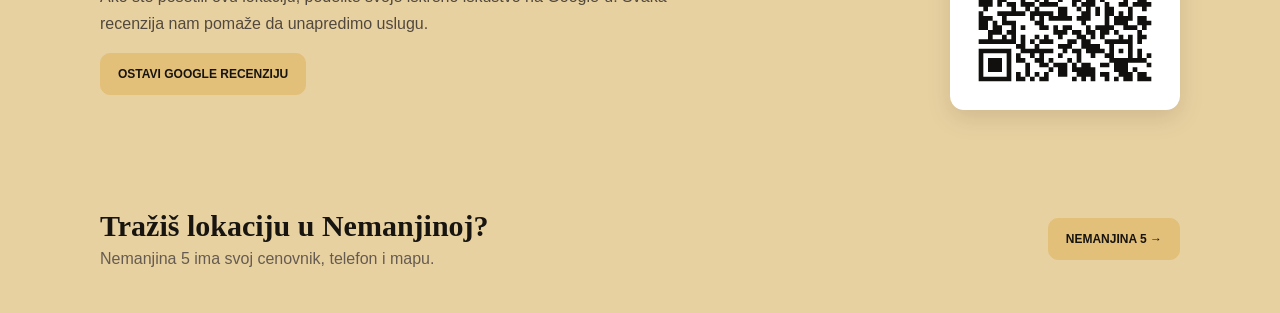
==== commit 8887afa6: "Use supplied Google review short link for 1974" ====
--- a/banjalucki-cevap-1974/index.html
+++ b/banjalucki-cevap-1974/index.html
@@ -1 +1 @@
-<!doctype html><html lang="sr"><head><meta charset="utf-8"><meta name="viewport" content="width=device-width,initial-scale=1"><meta name="theme-color" content="#11100e"><title>Banjalučki Ćevap 1974 Novi Beograd | Cenovnik i kontakt</title><meta name="description" content="Banjalučki Ćevap 1974, Bulevar Maršala Tolbuhina 27, Novi Beograd. Cenovnik lokala, kontakt, mapa, Instagram i Wolt poručivanje."><link rel="canonical" href="https://banjalucki-cevap.vercel.app/banjalucki-cevap-1974/"><link rel="stylesheet" href="/shared-header.css"><script type="application/ld+json">{"@context":"https://schema.org","@type":"Restaurant","name":"Banjalučki Ćevap 1974","url":"https://banjalucki-cevap.vercel.app/banjalucki-cevap-1974/","telephone":"+381621257330","address":{"@type":"PostalAddress","streetAddress":"Bulevar Maršala Tolbuhina 27","addressLocality":"Novi Beograd","addressCountry":"RS"},"servesCuisine":["Banjalučki ćevapi","Roštilj"],"hasMenu":"https://banjalucki-cevap.vercel.app/banjalucki-cevap-1974/#meni","sameAs":["https://wolt.com/sr/srb/belgrade/restaurant/banjaluki-evap-1974","https://www.google.com/maps/dir/?api=1&destination=Banjalu%C4%8Dki+%C4%86evap+1974%2C+Bulevar+Mar%C5%A1ala+Tolbuhina+27&destination_place_id=0x475a6506202b450f:0x6d30cdc0a4950447","https://www.instagram.com/banjalucki_cevap_nemanjina_?stkn=YmVqdWthbmd3eWJj"]}</script><style>:root{--bg:#11100e;--paper:#f3eee4;--ink:#181510;--muted:#726b61;--gold:#e3c07a}*{box-sizing:border-box}body{margin:0;background:var(--bg);color:#fff;font-family:Arial,sans-serif}a{text-decoration:none;color:inherit}.w{width:min(1080px,calc(100% - 34px));margin:auto}.hero{min-height:72vh;display:flex;align-items:end;padding:130px 0 65px;background:linear-gradient(90deg,#090806ed,#0908068f),url('/IMG-20260912-WA0012.jpg') center/cover}.eyebrow{color:#e65b50;font-weight:900;letter-spacing:.18em;font-size:12px;text-transform:uppercase;text-shadow:0 1px 8px #000}.hero h1{font:900 clamp(50px,8vw,90px)/.88 Georgia,serif;letter-spacing:-.05em;text-transform:uppercase;margin:12px 0 16px;max-width:800px}.hero p{font:italic 23px/1.4 Georgia,serif;color:#f0d69e;max-width:680px}.actions{display:flex;gap:9px;flex-wrap:wrap;margin-top:22px}.btn{display:inline-flex;padding:13px 17px;border-radius:10px;font-size:12px;font-weight:900;border:1px solid #ffffff35}.primary{background:var(--gold);color:#17130f;border-color:var(--gold)}.wolt{background:#00c2e8;color:#001014;border-color:#00c2e8}.instagram{background:#7f342f;color:#fff;border-color:#9b4038}.paper{background:var(--paper);color:var(--ink);padding:70px 0}.title{font:900 clamp(38px,6vw,62px)/.95 Georgia,serif;letter-spacing:-.04em;margin:8px 0 14px}.lead{color:var(--muted);line-height:1.65;max-width:760px}.notice{margin:25px 0;padding:16px 18px;border:1px solid #d8cebe;background:#faf7f1;border-radius:14px;line-height:1.55}.tabs{display:flex;gap:8px;flex-wrap:wrap;margin:25px 0}.tabs a{background:#e9dfd0;padding:9px 12px;border-radius:999px;font-weight:800;font-size:12px}.cat{margin:30px 0}.cat h2{font:800 28px Georgia,serif;border-bottom:2px solid #2a241e;padding-bottom:9px}.row{display:grid;grid-template-columns:1fr auto;gap:15px;padding:12px 0;border-bottom:1px solid #d8cebe;font-size:15px}.row em{display:block;color:var(--muted);font-size:13px;font-style:normal;margin-top:3px}.row strong{white-space:nowrap}.contact{padding:65px 0}.contact-grid{display:grid;grid-template-columns:1fr 1fr;gap:18px}.card{border:1px solid #332d25;background:#191713;border-radius:18px;padding:24px}.card h2{font:800 28px Georgia,serif;margin-top:0}.card p{color:#bcb3a8;line-height:1.6}.switch{background:#e8d1a1;color:var(--ink);padding:45px 0}.switch-inner{display:flex;justify-content:space-between;align-items:center;gap:25px}.switch h2{font:800 30px Georgia,serif;margin:0 0 7px}.switch p{margin:0;color:#655b50}.bottom{display:none}@media(max-width:760px){.hero{min-height:68vh;padding:110px 0 52px}.hero h1{font-size:52px}.hero p{font-size:20px}.paper{padding:52px 0}.lead{font-size:16px}.contact-grid{grid-template-columns:1fr}.switch-inner{display:block}.switch .btn{margin-top:16px}.bottom{display:grid;grid-template-columns:repeat(3,1fr);position:fixed;z-index:80;bottom:0;left:0;right:0;background:#11100e;border-top:1px solid #c9a35f}.bottom a{text-align:center;padding:14px 5px;font-size:11px;font-weight:900}.bottom a+a{border-left:1px solid #ffffff18}body{padding-bottom:48px}} .reviews{background:#e8d1a1;color:#181510;padding:54px 0}.reviews-inner{display:grid;grid-template-columns:1fr 230px;align-items:center;gap:30px}.review-label{font-size:11px;font-weight:900;letter-spacing:.16em;text-transform:uppercase;color:#726b61}.reviews h2{font:800 clamp(30px,5vw,44px) Georgia,serif;margin:10px 0}.reviews p{color:#51483e;line-height:1.65;max-width:620px}.review-qr{display:block;background:#fff;padding:10px;border-radius:14px;width:230px;box-shadow:0 8px 24px #241b1020}.review-qr img{display:block;width:100%;height:auto}@media(max-width:760px){.reviews-inner{grid-template-columns:1fr;gap:24px}.review-qr{width:200px}} </style></head><body><div id="sharedHeader"></div><section class="hero"><div class="w"><div class="eyebrow">Novi Beograd · Bulevar Maršala Tolbuhina 27</div><h1>Banjalučki Ćevap 1974</h1><p>Cenovnik, kontakt i poručivanje za lokaciju na Novom Beogradu. Cene ovog lokala razlikuju se od Nemanjine i mogu se razlikovati od Wolt cena.</p><div class="actions"><a class="btn primary" href="#meni">CENOVNIK 1974</a><a class="btn primary" href="tel:+381621257330">POZOVI 062 125 7330</a><a class="btn" href="https://www.google.com/maps/dir/?api=1&destination=Banjalu%C4%8Dki+%C4%86evap+1974%2C+Bulevar+Mar%C5%A1ala+Tolbuhina+27&destination_place_id=0x475a6506202b450f:0x6d30cdc0a4950447" target="_blank" rel="noopener">MAPA</a></div></div></section><main class="paper" id="meni"><div class="w"><div class="eyebrow">CENOVNIK U LOKALU · 1974</div><h2 class="title">Meni i cene — Novi Beograd</h2><p class="lead">Ovo je cenovnik za Banjalučki Ćevap 1974, Bulevar Maršala Tolbuhina 27. Nemanjina 5 ima zaseban cenovnik. Prilikom online poručivanja važe cene koje prikazuje platforma za dostavu.</p><div class="notice"><strong>Važno:</strong> gledate meni za <strong>Banjalučki Ćevap 1974 — Novi Beograd.</strong></div><nav class="tabs"><a href="#cevapi">Ćevapi</a><a href="#pljeskavice">Pljeskavice</a><a href="#piletina">Piletina</a><a href="#dodaci">Dodaci</a><a href="#pice">Piće</a></nav><section class="cat" id="cevapi"><h2>Ćevapi</h2><div class="row"><span>Ćevapi u somunu<em>8 kom / 200 g</em></span><strong>450 RSD</strong></div><div class="row"><span>Ćevapi u somunu<em>16 kom / 400 g</em></span><strong>900 RSD</strong></div></section><section class="cat" id="pljeskavice"><h2>Pljeskavice</h2><div class="row"><span>Pljeskavica u somunu<em>200 g</em></span><strong>450 RSD</strong></div><div class="row"><span>Gurmanska pljeskavica<em>300 g</em></span><strong>620 RSD</strong></div><div class="row"><span>Pljeskavica sa kajmakom<em>250 g</em></span><strong>560 RSD</strong></div><div class="row"><span>Pljeskavica sa kačkavaljem<em>250 g</em></span><strong>560 RSD</strong></div></section><section class="cat" id="piletina"><h2>Pileće belo</h2><div class="row"><span>Pileće belo meso<em>200 g</em></span><strong>450 RSD</strong></div><div class="row"><span>Pileće belo meso<em>400 g</em></span><strong>900 RSD</strong></div></section><section class="cat" id="dodaci"><h2>Dodaci i poslastice</h2><div class="row"><span>Pomfrit<em>200 g</em></span><strong>280 RSD</strong></div><div class="row"><span>Ljuta papričica pečena</span><strong>100 RSD</strong></div><div class="row"><span>Kalapenjo</span><strong>100 RSD</strong></div><div class="row"><span>Dodatak kajmak<em>kugla</em></span><strong>130 RSD</strong></div><div class="row"><span>Baklava — burma</span><strong>150 RSD</strong></div></section><section class="cat" id="pice"><h2>Piće</h2><div class="row"><span>Coca-Cola / Coca-Cola Zero / Fanta / Sprite / Schweppes<em>0,5 l ili 0,33 l</em></span><strong>150 RSD</strong></div><div class="row"><span>Ultra Energy<em>0,25 l</em></span><strong>150 RSD</strong></div><div class="row"><span>Nestea<em>Breskva, Šumsko voće ili Limun · 0,5 l</em></span><strong>150 RSD</strong></div><div class="row"><span>Rosa<em>0,5 l</em></span><strong>120 RSD</strong></div><div class="row"><span>Rosa Kisela<em>0,5 l</em></span><strong>120 RSD</strong></div><div class="row"><span>Limunada / Borovnica<em>0,3 l</em></span><strong>100 RSD</strong></div></section></div></main><section class="contact" id="kontakt"><div class="w contact-grid"><div class="card"><h2>Kontakt 1974</h2><p><strong>Bulevar Maršala Tolbuhina 27, Novi Beograd</strong><br>Telefon: 062 125 7330</p><div class="actions"><a class="btn primary" href="tel:+381621257330">POZOVI</a><a class="btn" href="https://www.google.com/maps/dir/?api=1&destination=Banjalu%C4%8Dki+%C4%86evap+1974%2C+Bulevar+Mar%C5%A1ala+Tolbuhina+27&destination_place_id=0x475a6506202b450f:0x6d30cdc0a4950447" target="_blank" rel="noopener">MAPA</a><a class="btn instagram" href="https://www.instagram.com/banjalucki_cevap_nemanjina_?stkn=YmVqdWthbmd3eWJj" target="_blank" rel="noopener noreferrer">INSTAGRAM</a></div></div><div class="card"><h2>Poručivanje</h2><p>Za online poručivanje otvorite Wolt. Dostavne cene i dostupnost prikazuje sama platforma.</p><a class="btn wolt" href="https://wolt.com/sr/srb/belgrade/restaurant/banjaluki-evap-1974" target="_blank" rel="noopener">WOLT — 1974</a></div></div></section><section class="reviews" id="recenzije"><div class="w reviews-inner"><div><div class="review-label">GOOGLE RECENZIJE · BANJALUČKI ĆEVAP 1974 · NOVI BEOGRAD</div><h2>Vaš utisak nam znači</h2><p>Ako ste posetili ovu lokaciju, podelite svoje iskreno iskustvo na Google-u. Svaka recenzija nam pomaže da unapredimo uslugu.</p><a class="btn primary" href="https://search.google.com/local/writereview?placeid=ChIJDU0I1AZlWkBRwsSvPMDNMGO" target="_blank" rel="noopener noreferrer">OSTAVI GOOGLE RECENZIJU</a></div><a class="review-qr" href="https://search.google.com/local/writereview?placeid=ChIJDU0I1AZlWkBRwsSvPMDNMGO" target="_blank" rel="noopener noreferrer" aria-label="Otvori Google obrazac za recenziju — BANJALUČKI ĆEVAP 1974 · NOVI BEOGRAD"><img src="/review-1974.svg" alt="QR kod za Google recenziju — BANJALUČKI ĆEVAP 1974 · NOVI BEOGRAD" width="210" height="210"></a></div></section><section class="switch"><div class="w switch-inner"><div><h2>Tražiš lokaciju u Nemanjinoj?</h2><p>Nemanjina 5 ima svoj cenovnik, telefon i mapu.</p></div><a class="btn primary" href="/nemanjina-5/">NEMANJINA 5 →</a></div></section><nav class="bottom"><a href="https://wolt.com/sr/srb/belgrade/restaurant/banjaluki-evap-1974">PORUČI</a><a href="tel:+381621257330">POZOVI</a><a href="https://www.google.com/maps/dir/?api=1&destination=Banjalu%C4%8Dki+%C4%86evap+1974%2C+Bulevar+Mar%C5%A1ala+Tolbuhina+27&destination_place_id=0x475a6506202b450f:0x6d30cdc0a4950447">MAPA</a></nav><script src="/shared-header.js"></script></body></html>+<!doctype html><html lang="sr"><head><meta charset="utf-8"><meta name="viewport" content="width=device-width,initial-scale=1"><meta name="theme-color" content="#11100e"><title>Banjalučki Ćevap 1974 Novi Beograd | Cenovnik i kontakt</title><meta name="description" content="Banjalučki Ćevap 1974, Bulevar Maršala Tolbuhina 27, Novi Beograd. Cenovnik lokala, kontakt, mapa, Instagram i Wolt poručivanje."><link rel="canonical" href="https://banjalucki-cevap.vercel.app/banjalucki-cevap-1974/"><link rel="stylesheet" href="/shared-header.css"><script type="application/ld+json">{"@context":"https://schema.org","@type":"Restaurant","name":"Banjalučki Ćevap 1974","url":"https://banjalucki-cevap.vercel.app/banjalucki-cevap-1974/","telephone":"+381621257330","address":{"@type":"PostalAddress","streetAddress":"Bulevar Maršala Tolbuhina 27","addressLocality":"Novi Beograd","addressCountry":"RS"},"servesCuisine":["Banjalučki ćevapi","Roštilj"],"hasMenu":"https://banjalucki-cevap.vercel.app/banjalucki-cevap-1974/#meni","sameAs":["https://wolt.com/sr/srb/belgrade/restaurant/banjaluki-evap-1974","https://www.google.com/maps/dir/?api=1&destination=Banjalu%C4%8Dki+%C4%86evap+1974%2C+Bulevar+Mar%C5%A1ala+Tolbuhina+27&destination_place_id=0x475a6506202b450f:0x6d30cdc0a4950447","https://www.instagram.com/banjalucki_cevap_nemanjina_?stkn=YmVqdWthbmd3eWJj"]}</script><style>:root{--bg:#11100e;--paper:#f3eee4;--ink:#181510;--muted:#726b61;--gold:#e3c07a}*{box-sizing:border-box}body{margin:0;background:var(--bg);color:#fff;font-family:Arial,sans-serif}a{text-decoration:none;color:inherit}.w{width:min(1080px,calc(100% - 34px));margin:auto}.hero{min-height:72vh;display:flex;align-items:end;padding:130px 0 65px;background:linear-gradient(90deg,#090806ed,#0908068f),url('/IMG-20260912-WA0012.jpg') center/cover}.eyebrow{color:#e65b50;font-weight:900;letter-spacing:.18em;font-size:12px;text-transform:uppercase;text-shadow:0 1px 8px #000}.hero h1{font:900 clamp(50px,8vw,90px)/.88 Georgia,serif;letter-spacing:-.05em;text-transform:uppercase;margin:12px 0 16px;max-width:800px}.hero p{font:italic 23px/1.4 Georgia,serif;color:#f0d69e;max-width:680px}.actions{display:flex;gap:9px;flex-wrap:wrap;margin-top:22px}.btn{display:inline-flex;padding:13px 17px;border-radius:10px;font-size:12px;font-weight:900;border:1px solid #ffffff35}.primary{background:var(--gold);color:#17130f;border-color:var(--gold)}.wolt{background:#00c2e8;color:#001014;border-color:#00c2e8}.instagram{background:#7f342f;color:#fff;border-color:#9b4038}.paper{background:var(--paper);color:var(--ink);padding:70px 0}.title{font:900 clamp(38px,6vw,62px)/.95 Georgia,serif;letter-spacing:-.04em;margin:8px 0 14px}.lead{color:var(--muted);line-height:1.65;max-width:760px}.notice{margin:25px 0;padding:16px 18px;border:1px solid #d8cebe;background:#faf7f1;border-radius:14px;line-height:1.55}.tabs{display:flex;gap:8px;flex-wrap:wrap;margin:25px 0}.tabs a{background:#e9dfd0;padding:9px 12px;border-radius:999px;font-weight:800;font-size:12px}.cat{margin:30px 0}.cat h2{font:800 28px Georgia,serif;border-bottom:2px solid #2a241e;padding-bottom:9px}.row{display:grid;grid-template-columns:1fr auto;gap:15px;padding:12px 0;border-bottom:1px solid #d8cebe;font-size:15px}.row em{display:block;color:var(--muted);font-size:13px;font-style:normal;margin-top:3px}.row strong{white-space:nowrap}.contact{padding:65px 0}.contact-grid{display:grid;grid-template-columns:1fr 1fr;gap:18px}.card{border:1px solid #332d25;background:#191713;border-radius:18px;padding:24px}.card h2{font:800 28px Georgia,serif;margin-top:0}.card p{color:#bcb3a8;line-height:1.6}.switch{background:#e8d1a1;color:var(--ink);padding:45px 0}.switch-inner{display:flex;justify-content:space-between;align-items:center;gap:25px}.switch h2{font:800 30px Georgia,serif;margin:0 0 7px}.switch p{margin:0;color:#655b50}.bottom{display:none}@media(max-width:760px){.hero{min-height:68vh;padding:110px 0 52px}.hero h1{font-size:52px}.hero p{font-size:20px}.paper{padding:52px 0}.lead{font-size:16px}.contact-grid{grid-template-columns:1fr}.switch-inner{display:block}.switch .btn{margin-top:16px}.bottom{display:grid;grid-template-columns:repeat(3,1fr);position:fixed;z-index:80;bottom:0;left:0;right:0;background:#11100e;border-top:1px solid #c9a35f}.bottom a{text-align:center;padding:14px 5px;font-size:11px;font-weight:900}.bottom a+a{border-left:1px solid #ffffff18}body{padding-bottom:48px}} .reviews{background:#e8d1a1;color:#181510;padding:54px 0}.reviews-inner{display:grid;grid-template-columns:1fr 230px;align-items:center;gap:30px}.review-label{font-size:11px;font-weight:900;letter-spacing:.16em;text-transform:uppercase;color:#726b61}.reviews h2{font:800 clamp(30px,5vw,44px) Georgia,serif;margin:10px 0}.reviews p{color:#51483e;line-height:1.65;max-width:620px}.review-qr{display:block;background:#fff;padding:10px;border-radius:14px;width:230px;box-shadow:0 8px 24px #241b1020}.review-qr img{display:block;width:100%;height:auto}@media(max-width:760px){.reviews-inner{grid-template-columns:1fr;gap:24px}.review-qr{width:200px}} </style></head><body><div id="sharedHeader"></div><section class="hero"><div class="w"><div class="eyebrow">Novi Beograd · Bulevar Maršala Tolbuhina 27</div><h1>Banjalučki Ćevap 1974</h1><p>Cenovnik, kontakt i poručivanje za lokaciju na Novom Beogradu. Cene ovog lokala razlikuju se od Nemanjine i mogu se razlikovati od Wolt cena.</p><div class="actions"><a class="btn primary" href="#meni">CENOVNIK 1974</a><a class="btn primary" href="tel:+381621257330">POZOVI 062 125 7330</a><a class="btn" href="https://www.google.com/maps/dir/?api=1&destination=Banjalu%C4%8Dki+%C4%86evap+1974%2C+Bulevar+Mar%C5%A1ala+Tolbuhina+27&destination_place_id=0x475a6506202b450f:0x6d30cdc0a4950447" target="_blank" rel="noopener">MAPA</a></div></div></section><main class="paper" id="meni"><div class="w"><div class="eyebrow">CENOVNIK U LOKALU · 1974</div><h2 class="title">Meni i cene — Novi Beograd</h2><p class="lead">Ovo je cenovnik za Banjalučki Ćevap 1974, Bulevar Maršala Tolbuhina 27. Nemanjina 5 ima zaseban cenovnik. Prilikom online poručivanja važe cene koje prikazuje platforma za dostavu.</p><div class="notice"><strong>Važno:</strong> gledate meni za <strong>Banjalučki Ćevap 1974 — Novi Beograd.</strong></div><nav class="tabs"><a href="#cevapi">Ćevapi</a><a href="#pljeskavice">Pljeskavice</a><a href="#piletina">Piletina</a><a href="#dodaci">Dodaci</a><a href="#pice">Piće</a></nav><section class="cat" id="cevapi"><h2>Ćevapi</h2><div class="row"><span>Ćevapi u somunu<em>8 kom / 200 g</em></span><strong>450 RSD</strong></div><div class="row"><span>Ćevapi u somunu<em>16 kom / 400 g</em></span><strong>900 RSD</strong></div></section><section class="cat" id="pljeskavice"><h2>Pljeskavice</h2><div class="row"><span>Pljeskavica u somunu<em>200 g</em></span><strong>450 RSD</strong></div><div class="row"><span>Gurmanska pljeskavica<em>300 g</em></span><strong>620 RSD</strong></div><div class="row"><span>Pljeskavica sa kajmakom<em>250 g</em></span><strong>560 RSD</strong></div><div class="row"><span>Pljeskavica sa kačkavaljem<em>250 g</em></span><strong>560 RSD</strong></div></section><section class="cat" id="piletina"><h2>Pileće belo</h2><div class="row"><span>Pileće belo meso<em>200 g</em></span><strong>450 RSD</strong></div><div class="row"><span>Pileće belo meso<em>400 g</em></span><strong>900 RSD</strong></div></section><section class="cat" id="dodaci"><h2>Dodaci i poslastice</h2><div class="row"><span>Pomfrit<em>200 g</em></span><strong>280 RSD</strong></div><div class="row"><span>Ljuta papričica pečena</span><strong>100 RSD</strong></div><div class="row"><span>Kalapenjo</span><strong>100 RSD</strong></div><div class="row"><span>Dodatak kajmak<em>kugla</em></span><strong>130 RSD</strong></div><div class="row"><span>Baklava — burma</span><strong>150 RSD</strong></div></section><section class="cat" id="pice"><h2>Piće</h2><div class="row"><span>Coca-Cola / Coca-Cola Zero / Fanta / Sprite / Schweppes<em>0,5 l ili 0,33 l</em></span><strong>150 RSD</strong></div><div class="row"><span>Ultra Energy<em>0,25 l</em></span><strong>150 RSD</strong></div><div class="row"><span>Nestea<em>Breskva, Šumsko voće ili Limun · 0,5 l</em></span><strong>150 RSD</strong></div><div class="row"><span>Rosa<em>0,5 l</em></span><strong>120 RSD</strong></div><div class="row"><span>Rosa Kisela<em>0,5 l</em></span><strong>120 RSD</strong></div><div class="row"><span>Limunada / Borovnica<em>0,3 l</em></span><strong>100 RSD</strong></div></section></div></main><section class="contact" id="kontakt"><div class="w contact-grid"><div class="card"><h2>Kontakt 1974</h2><p><strong>Bulevar Maršala Tolbuhina 27, Novi Beograd</strong><br>Telefon: 062 125 7330</p><div class="actions"><a class="btn primary" href="tel:+381621257330">POZOVI</a><a class="btn" href="https://www.google.com/maps/dir/?api=1&destination=Banjalu%C4%8Dki+%C4%86evap+1974%2C+Bulevar+Mar%C5%A1ala+Tolbuhina+27&destination_place_id=0x475a6506202b450f:0x6d30cdc0a4950447" target="_blank" rel="noopener">MAPA</a><a class="btn instagram" href="https://www.instagram.com/banjalucki_cevap_nemanjina_?stkn=YmVqdWthbmd3eWJj" target="_blank" rel="noopener noreferrer">INSTAGRAM</a></div></div><div class="card"><h2>Poručivanje</h2><p>Za online poručivanje otvorite Wolt. Dostavne cene i dostupnost prikazuje sama platforma.</p><a class="btn wolt" href="https://wolt.com/sr/srb/belgrade/restaurant/banjaluki-evap-1974" target="_blank" rel="noopener">WOLT — 1974</a></div></div></section><section class="reviews" id="recenzije"><div class="w reviews-inner"><div><div class="review-label">GOOGLE RECENZIJE · BANJALUČKI ĆEVAP 1974 · NOVI BEOGRAD</div><h2>Vaš utisak nam znači</h2><p>Ako ste posetili ovu lokaciju, podelite svoje iskreno iskustvo na Google-u. Svaka recenzija nam pomaže da unapredimo uslugu.</p><a class="btn primary" href="https://g.page/r/CUcElaTAzTBtEBE/review" target="_blank" rel="noopener noreferrer">OSTAVI GOOGLE RECENZIJU</a></div><a class="review-qr" href="https://g.page/r/CUcElaTAzTBtEBE/review" target="_blank" rel="noopener noreferrer" aria-label="Otvori Google obrazac za recenziju — BANJALUČKI ĆEVAP 1974 · NOVI BEOGRAD"><img src="/review-1974.svg" alt="QR kod za Google recenziju — BANJALUČKI ĆEVAP 1974 · NOVI BEOGRAD" width="210" height="210"></a></div></section><section class="switch"><div class="w switch-inner"><div><h2>Tražiš lokaciju u Nemanjinoj?</h2><p>Nemanjina 5 ima svoj cenovnik, telefon i mapu.</p></div><a class="btn primary" href="/nemanjina-5/">NEMANJINA 5 →</a></div></section><nav class="bottom"><a href="https://wolt.com/sr/srb/belgrade/restaurant/banjaluki-evap-1974">PORUČI</a><a href="tel:+381621257330">POZOVI</a><a href="https://www.google.com/maps/dir/?api=1&destination=Banjalu%C4%8Dki+%C4%86evap+1974%2C+Bulevar+Mar%C5%A1ala+Tolbuhina+27&destination_place_id=0x475a6506202b450f:0x6d30cdc0a4950447">MAPA</a></nav><script src="/shared-header.js"></script></body></html>
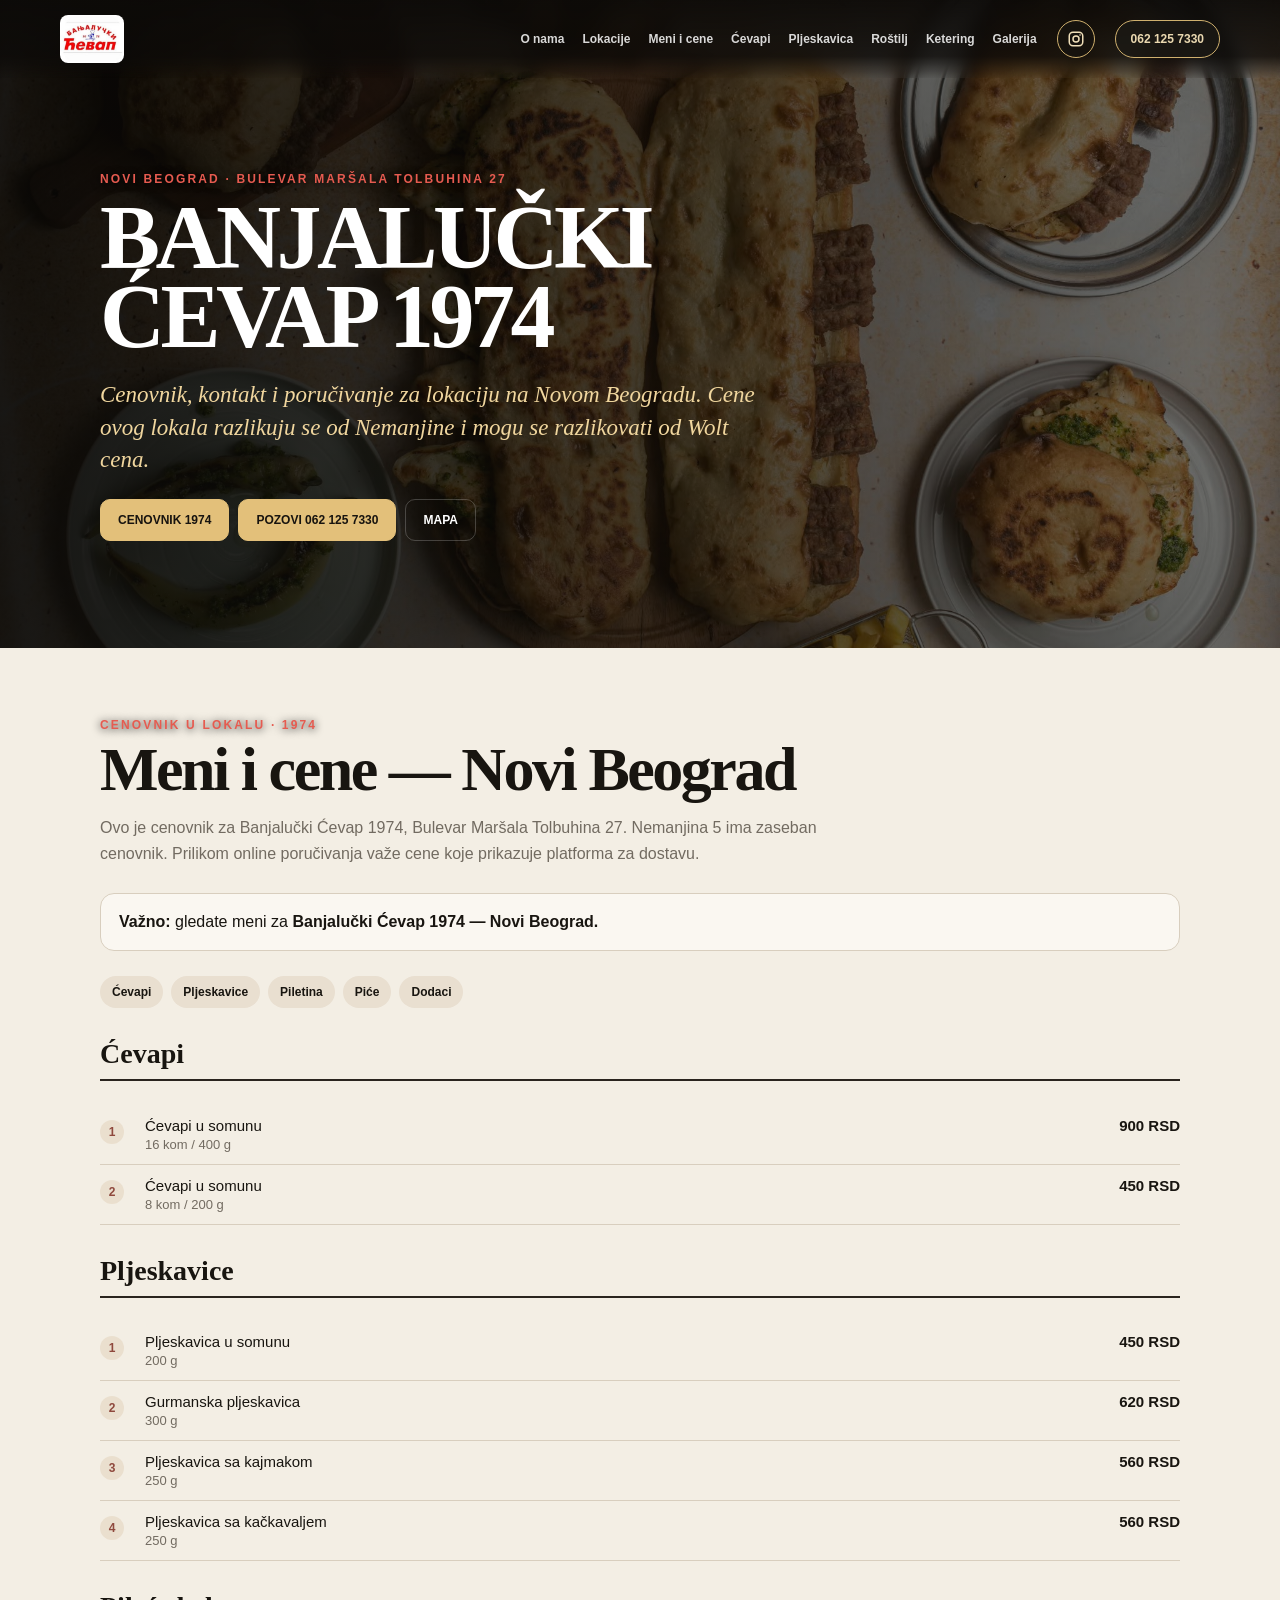
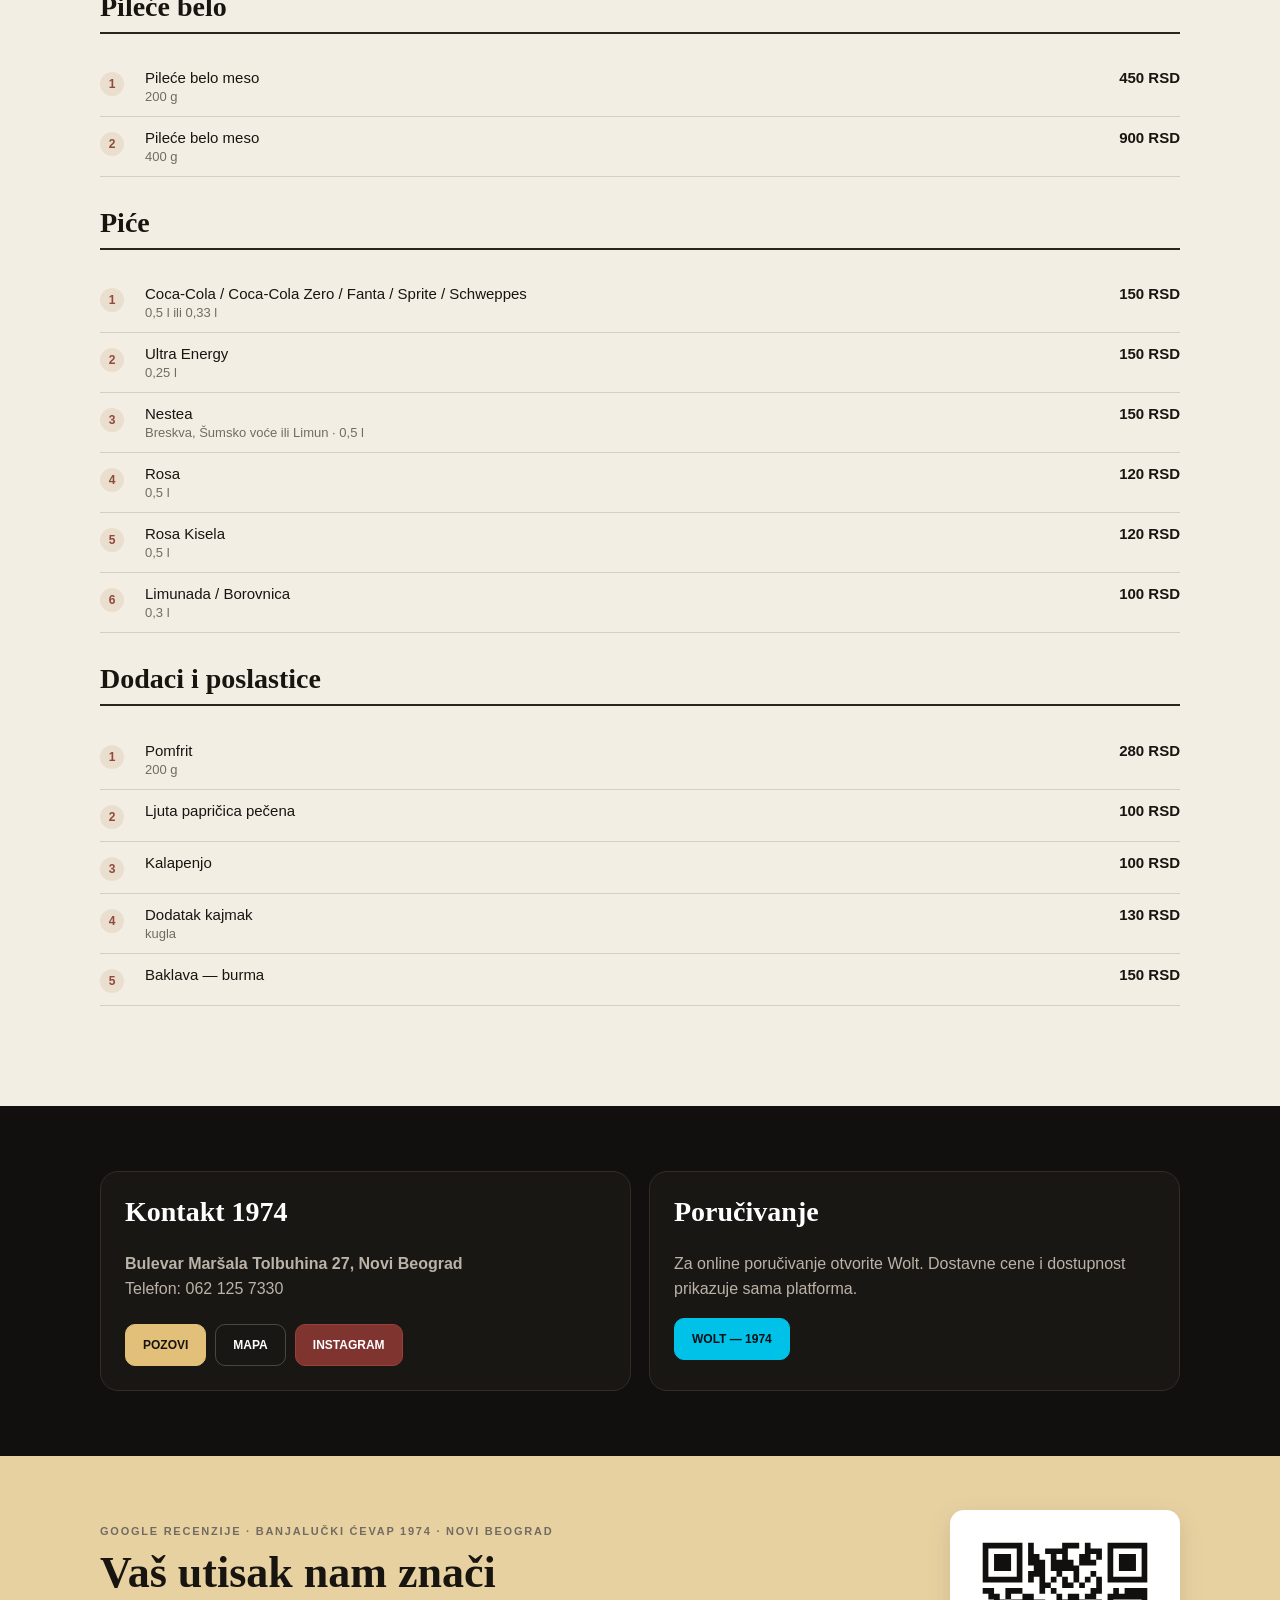
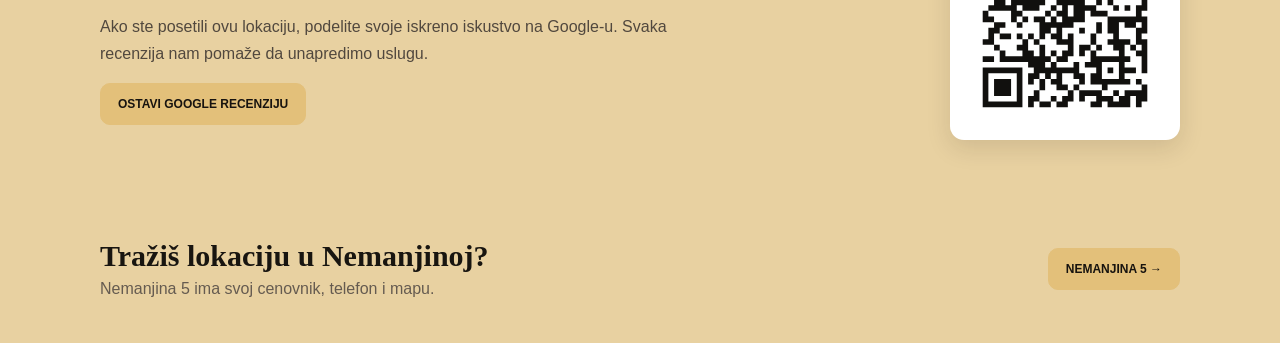
==== commit 64b9c86c: "Number and reorder Serbian menu for location 1974" ====
--- a/banjalucki-cevap-1974/index.html
+++ b/banjalucki-cevap-1974/index.html
@@ -1 +1 @@
-<!doctype html><html lang="sr"><head><meta charset="utf-8"><meta name="viewport" content="width=device-width,initial-scale=1"><meta name="theme-color" content="#11100e"><title>Banjalučki Ćevap 1974 Novi Beograd | Cenovnik i kontakt</title><meta name="description" content="Banjalučki Ćevap 1974, Bulevar Maršala Tolbuhina 27, Novi Beograd. Cenovnik lokala, kontakt, mapa, Instagram i Wolt poručivanje."><link rel="canonical" href="https://banjalucki-cevap.vercel.app/banjalucki-cevap-1974/"><link rel="stylesheet" href="/shared-header.css"><script type="application/ld+json">{"@context":"https://schema.org","@type":"Restaurant","name":"Banjalučki Ćevap 1974","url":"https://banjalucki-cevap.vercel.app/banjalucki-cevap-1974/","telephone":"+381621257330","address":{"@type":"PostalAddress","streetAddress":"Bulevar Maršala Tolbuhina 27","addressLocality":"Novi Beograd","addressCountry":"RS"},"servesCuisine":["Banjalučki ćevapi","Roštilj"],"hasMenu":"https://banjalucki-cevap.vercel.app/banjalucki-cevap-1974/#meni","sameAs":["https://wolt.com/sr/srb/belgrade/restaurant/banjaluki-evap-1974","https://www.google.com/maps/dir/?api=1&destination=Banjalu%C4%8Dki+%C4%86evap+1974%2C+Bulevar+Mar%C5%A1ala+Tolbuhina+27&destination_place_id=0x475a6506202b450f:0x6d30cdc0a4950447","https://www.instagram.com/banjalucki_cevap_nemanjina_?stkn=YmVqdWthbmd3eWJj"]}</script><style>:root{--bg:#11100e;--paper:#f3eee4;--ink:#181510;--muted:#726b61;--gold:#e3c07a}*{box-sizing:border-box}body{margin:0;background:var(--bg);color:#fff;font-family:Arial,sans-serif}a{text-decoration:none;color:inherit}.w{width:min(1080px,calc(100% - 34px));margin:auto}.hero{min-height:72vh;display:flex;align-items:end;padding:130px 0 65px;background:linear-gradient(90deg,#090806ed,#0908068f),url('/IMG-20260912-WA0012.jpg') center/cover}.eyebrow{color:#e65b50;font-weight:900;letter-spacing:.18em;font-size:12px;text-transform:uppercase;text-shadow:0 1px 8px #000}.hero h1{font:900 clamp(50px,8vw,90px)/.88 Georgia,serif;letter-spacing:-.05em;text-transform:uppercase;margin:12px 0 16px;max-width:800px}.hero p{font:italic 23px/1.4 Georgia,serif;color:#f0d69e;max-width:680px}.actions{display:flex;gap:9px;flex-wrap:wrap;margin-top:22px}.btn{display:inline-flex;padding:13px 17px;border-radius:10px;font-size:12px;font-weight:900;border:1px solid #ffffff35}.primary{background:var(--gold);color:#17130f;border-color:var(--gold)}.wolt{background:#00c2e8;color:#001014;border-color:#00c2e8}.instagram{background:#7f342f;color:#fff;border-color:#9b4038}.paper{background:var(--paper);color:var(--ink);padding:70px 0}.title{font:900 clamp(38px,6vw,62px)/.95 Georgia,serif;letter-spacing:-.04em;margin:8px 0 14px}.lead{color:var(--muted);line-height:1.65;max-width:760px}.notice{margin:25px 0;padding:16px 18px;border:1px solid #d8cebe;background:#faf7f1;border-radius:14px;line-height:1.55}.tabs{display:flex;gap:8px;flex-wrap:wrap;margin:25px 0}.tabs a{background:#e9dfd0;padding:9px 12px;border-radius:999px;font-weight:800;font-size:12px}.cat{margin:30px 0}.cat h2{font:800 28px Georgia,serif;border-bottom:2px solid #2a241e;padding-bottom:9px}.row{display:grid;grid-template-columns:1fr auto;gap:15px;padding:12px 0;border-bottom:1px solid #d8cebe;font-size:15px}.row em{display:block;color:var(--muted);font-size:13px;font-style:normal;margin-top:3px}.row strong{white-space:nowrap}.contact{padding:65px 0}.contact-grid{display:grid;grid-template-columns:1fr 1fr;gap:18px}.card{border:1px solid #332d25;background:#191713;border-radius:18px;padding:24px}.card h2{font:800 28px Georgia,serif;margin-top:0}.card p{color:#bcb3a8;line-height:1.6}.switch{background:#e8d1a1;color:var(--ink);padding:45px 0}.switch-inner{display:flex;justify-content:space-between;align-items:center;gap:25px}.switch h2{font:800 30px Georgia,serif;margin:0 0 7px}.switch p{margin:0;color:#655b50}.bottom{display:none}@media(max-width:760px){.hero{min-height:68vh;padding:110px 0 52px}.hero h1{font-size:52px}.hero p{font-size:20px}.paper{padding:52px 0}.lead{font-size:16px}.contact-grid{grid-template-columns:1fr}.switch-inner{display:block}.switch .btn{margin-top:16px}.bottom{display:grid;grid-template-columns:repeat(3,1fr);position:fixed;z-index:80;bottom:0;left:0;right:0;background:#11100e;border-top:1px solid #c9a35f}.bottom a{text-align:center;padding:14px 5px;font-size:11px;font-weight:900}.bottom a+a{border-left:1px solid #ffffff18}body{padding-bottom:48px}} .reviews{background:#e8d1a1;color:#181510;padding:54px 0}.reviews-inner{display:grid;grid-template-columns:1fr 230px;align-items:center;gap:30px}.review-label{font-size:11px;font-weight:900;letter-spacing:.16em;text-transform:uppercase;color:#726b61}.reviews h2{font:800 clamp(30px,5vw,44px) Georgia,serif;margin:10px 0}.reviews p{color:#51483e;line-height:1.65;max-width:620px}.review-qr{display:block;background:#fff;padding:10px;border-radius:14px;width:230px;box-shadow:0 8px 24px #241b1020}.review-qr img{display:block;width:100%;height:auto}@media(max-width:760px){.reviews-inner{grid-template-columns:1fr;gap:24px}.review-qr{width:200px}} </style></head><body><div id="sharedHeader"></div><section class="hero"><div class="w"><div class="eyebrow">Novi Beograd · Bulevar Maršala Tolbuhina 27</div><h1>Banjalučki Ćevap 1974</h1><p>Cenovnik, kontakt i poručivanje za lokaciju na Novom Beogradu. Cene ovog lokala razlikuju se od Nemanjine i mogu se razlikovati od Wolt cena.</p><div class="actions"><a class="btn primary" href="#meni">CENOVNIK 1974</a><a class="btn primary" href="tel:+381621257330">POZOVI 062 125 7330</a><a class="btn" href="https://www.google.com/maps/dir/?api=1&destination=Banjalu%C4%8Dki+%C4%86evap+1974%2C+Bulevar+Mar%C5%A1ala+Tolbuhina+27&destination_place_id=0x475a6506202b450f:0x6d30cdc0a4950447" target="_blank" rel="noopener">MAPA</a></div></div></section><main class="paper" id="meni"><div class="w"><div class="eyebrow">CENOVNIK U LOKALU · 1974</div><h2 class="title">Meni i cene — Novi Beograd</h2><p class="lead">Ovo je cenovnik za Banjalučki Ćevap 1974, Bulevar Maršala Tolbuhina 27. Nemanjina 5 ima zaseban cenovnik. Prilikom online poručivanja važe cene koje prikazuje platforma za dostavu.</p><div class="notice"><strong>Važno:</strong> gledate meni za <strong>Banjalučki Ćevap 1974 — Novi Beograd.</strong></div><nav class="tabs"><a href="#cevapi">Ćevapi</a><a href="#pljeskavice">Pljeskavice</a><a href="#piletina">Piletina</a><a href="#dodaci">Dodaci</a><a href="#pice">Piće</a></nav><section class="cat" id="cevapi"><h2>Ćevapi</h2><div class="row"><span>Ćevapi u somunu<em>8 kom / 200 g</em></span><strong>450 RSD</strong></div><div class="row"><span>Ćevapi u somunu<em>16 kom / 400 g</em></span><strong>900 RSD</strong></div></section><section class="cat" id="pljeskavice"><h2>Pljeskavice</h2><div class="row"><span>Pljeskavica u somunu<em>200 g</em></span><strong>450 RSD</strong></div><div class="row"><span>Gurmanska pljeskavica<em>300 g</em></span><strong>620 RSD</strong></div><div class="row"><span>Pljeskavica sa kajmakom<em>250 g</em></span><strong>560 RSD</strong></div><div class="row"><span>Pljeskavica sa kačkavaljem<em>250 g</em></span><strong>560 RSD</strong></div></section><section class="cat" id="piletina"><h2>Pileće belo</h2><div class="row"><span>Pileće belo meso<em>200 g</em></span><strong>450 RSD</strong></div><div class="row"><span>Pileće belo meso<em>400 g</em></span><strong>900 RSD</strong></div></section><section class="cat" id="dodaci"><h2>Dodaci i poslastice</h2><div class="row"><span>Pomfrit<em>200 g</em></span><strong>280 RSD</strong></div><div class="row"><span>Ljuta papričica pečena</span><strong>100 RSD</strong></div><div class="row"><span>Kalapenjo</span><strong>100 RSD</strong></div><div class="row"><span>Dodatak kajmak<em>kugla</em></span><strong>130 RSD</strong></div><div class="row"><span>Baklava — burma</span><strong>150 RSD</strong></div></section><section class="cat" id="pice"><h2>Piće</h2><div class="row"><span>Coca-Cola / Coca-Cola Zero / Fanta / Sprite / Schweppes<em>0,5 l ili 0,33 l</em></span><strong>150 RSD</strong></div><div class="row"><span>Ultra Energy<em>0,25 l</em></span><strong>150 RSD</strong></div><div class="row"><span>Nestea<em>Breskva, Šumsko voće ili Limun · 0,5 l</em></span><strong>150 RSD</strong></div><div class="row"><span>Rosa<em>0,5 l</em></span><strong>120 RSD</strong></div><div class="row"><span>Rosa Kisela<em>0,5 l</em></span><strong>120 RSD</strong></div><div class="row"><span>Limunada / Borovnica<em>0,3 l</em></span><strong>100 RSD</strong></div></section></div></main><section class="contact" id="kontakt"><div class="w contact-grid"><div class="card"><h2>Kontakt 1974</h2><p><strong>Bulevar Maršala Tolbuhina 27, Novi Beograd</strong><br>Telefon: 062 125 7330</p><div class="actions"><a class="btn primary" href="tel:+381621257330">POZOVI</a><a class="btn" href="https://www.google.com/maps/dir/?api=1&destination=Banjalu%C4%8Dki+%C4%86evap+1974%2C+Bulevar+Mar%C5%A1ala+Tolbuhina+27&destination_place_id=0x475a6506202b450f:0x6d30cdc0a4950447" target="_blank" rel="noopener">MAPA</a><a class="btn instagram" href="https://www.instagram.com/banjalucki_cevap_nemanjina_?stkn=YmVqdWthbmd3eWJj" target="_blank" rel="noopener noreferrer">INSTAGRAM</a></div></div><div class="card"><h2>Poručivanje</h2><p>Za online poručivanje otvorite Wolt. Dostavne cene i dostupnost prikazuje sama platforma.</p><a class="btn wolt" href="https://wolt.com/sr/srb/belgrade/restaurant/banjaluki-evap-1974" target="_blank" rel="noopener">WOLT — 1974</a></div></div></section><section class="reviews" id="recenzije"><div class="w reviews-inner"><div><div class="review-label">GOOGLE RECENZIJE · BANJALUČKI ĆEVAP 1974 · NOVI BEOGRAD</div><h2>Vaš utisak nam znači</h2><p>Ako ste posetili ovu lokaciju, podelite svoje iskreno iskustvo na Google-u. Svaka recenzija nam pomaže da unapredimo uslugu.</p><a class="btn primary" href="https://g.page/r/CUcElaTAzTBtEBE/review" target="_blank" rel="noopener noreferrer">OSTAVI GOOGLE RECENZIJU</a></div><a class="review-qr" href="https://g.page/r/CUcElaTAzTBtEBE/review" target="_blank" rel="noopener noreferrer" aria-label="Otvori Google obrazac za recenziju — BANJALUČKI ĆEVAP 1974 · NOVI BEOGRAD"><img src="/review-1974.svg" alt="QR kod za Google recenziju — BANJALUČKI ĆEVAP 1974 · NOVI BEOGRAD" width="210" height="210"></a></div></section><section class="switch"><div class="w switch-inner"><div><h2>Tražiš lokaciju u Nemanjinoj?</h2><p>Nemanjina 5 ima svoj cenovnik, telefon i mapu.</p></div><a class="btn primary" href="/nemanjina-5/">NEMANJINA 5 →</a></div></section><nav class="bottom"><a href="https://wolt.com/sr/srb/belgrade/restaurant/banjaluki-evap-1974">PORUČI</a><a href="tel:+381621257330">POZOVI</a><a href="https://www.google.com/maps/dir/?api=1&destination=Banjalu%C4%8Dki+%C4%86evap+1974%2C+Bulevar+Mar%C5%A1ala+Tolbuhina+27&destination_place_id=0x475a6506202b450f:0x6d30cdc0a4950447">MAPA</a></nav><script src="/shared-header.js"></script></body></html>+<!doctype html><html lang="sr"><head><meta charset="utf-8"><meta name="viewport" content="width=device-width,initial-scale=1"><meta name="theme-color" content="#11100e"><title>Banjalučki Ćevap 1974 Novi Beograd | Cenovnik i kontakt</title><meta name="description" content="Banjalučki Ćevap 1974, Bulevar Maršala Tolbuhina 27, Novi Beograd. Cenovnik lokala, kontakt, mapa, Instagram i Wolt poručivanje."><link rel="canonical" href="https://banjalucki-cevap.vercel.app/banjalucki-cevap-1974/"><link rel="stylesheet" href="/shared-header.css"><script type="application/ld+json">{"@context":"https://schema.org","@type":"Restaurant","name":"Banjalučki Ćevap 1974","url":"https://banjalucki-cevap.vercel.app/banjalucki-cevap-1974/","telephone":"+381621257330","address":{"@type":"PostalAddress","streetAddress":"Bulevar Maršala Tolbuhina 27","addressLocality":"Novi Beograd","addressCountry":"RS"},"servesCuisine":["Banjalučki ćevapi","Roštilj"],"hasMenu":"https://banjalucki-cevap.vercel.app/banjalucki-cevap-1974/#meni","sameAs":["https://wolt.com/sr/srb/belgrade/restaurant/banjaluki-evap-1974","https://www.google.com/maps/dir/?api=1&destination=Banjalu%C4%8Dki+%C4%86evap+1974%2C+Bulevar+Mar%C5%A1ala+Tolbuhina+27&destination_place_id=0x475a6506202b450f:0x6d30cdc0a4950447","https://www.instagram.com/banjalucki_cevap_nemanjina_?stkn=YmVqdWthbmd3eWJj"]}</script><style>:root{--bg:#11100e;--paper:#f3eee4;--ink:#181510;--muted:#726b61;--gold:#e3c07a}*{box-sizing:border-box}body{margin:0;background:var(--bg);color:#fff;font-family:Arial,sans-serif}a{text-decoration:none;color:inherit}.w{width:min(1080px,calc(100% - 34px));margin:auto}.hero{min-height:72vh;display:flex;align-items:end;padding:130px 0 65px;background:linear-gradient(90deg,#090806ed,#0908068f),url('/IMG-20260912-WA0012.jpg') center/cover}.eyebrow{color:#e65b50;font-weight:900;letter-spacing:.18em;font-size:12px;text-transform:uppercase;text-shadow:0 1px 8px #000}.hero h1{font:900 clamp(50px,8vw,90px)/.88 Georgia,serif;letter-spacing:-.05em;text-transform:uppercase;margin:12px 0 16px;max-width:800px}.hero p{font:italic 23px/1.4 Georgia,serif;color:#f0d69e;max-width:680px}.actions{display:flex;gap:9px;flex-wrap:wrap;margin-top:22px}.btn{display:inline-flex;padding:13px 17px;border-radius:10px;font-size:12px;font-weight:900;border:1px solid #ffffff35}.primary{background:var(--gold);color:#17130f;border-color:var(--gold)}.wolt{background:#00c2e8;color:#001014;border-color:#00c2e8}.instagram{background:#7f342f;color:#fff;border-color:#9b4038}.paper{background:var(--paper);color:var(--ink);padding:70px 0}.title{font:900 clamp(38px,6vw,62px)/.95 Georgia,serif;letter-spacing:-.04em;margin:8px 0 14px}.lead{color:var(--muted);line-height:1.65;max-width:760px}.notice{margin:25px 0;padding:16px 18px;border:1px solid #d8cebe;background:#faf7f1;border-radius:14px;line-height:1.55}.tabs{display:flex;gap:8px;flex-wrap:wrap;margin:25px 0}.tabs a{background:#e9dfd0;padding:9px 12px;border-radius:999px;font-weight:800;font-size:12px}.cat{margin:30px 0}.cat h2{font:800 28px Georgia,serif;border-bottom:2px solid #2a241e;padding-bottom:9px}.num{display:flex;align-items:center;justify-content:center;width:24px;height:24px;border-radius:50%;background:#eadfce;color:#8f493d;font-weight:900;font-size:12px;align-self:start;margin-top:3px}.row{display:grid;grid-template-columns:30px 1fr auto;gap:15px;padding:12px 0;border-bottom:1px solid #d8cebe;font-size:15px}.row em{display:block;color:var(--muted);font-size:13px;font-style:normal;margin-top:3px}.row strong{white-space:nowrap}.contact{padding:65px 0}.contact-grid{display:grid;grid-template-columns:1fr 1fr;gap:18px}.card{border:1px solid #332d25;background:#191713;border-radius:18px;padding:24px}.card h2{font:800 28px Georgia,serif;margin-top:0}.card p{color:#bcb3a8;line-height:1.6}.switch{background:#e8d1a1;color:var(--ink);padding:45px 0}.switch-inner{display:flex;justify-content:space-between;align-items:center;gap:25px}.switch h2{font:800 30px Georgia,serif;margin:0 0 7px}.switch p{margin:0;color:#655b50}.bottom{display:none}@media(max-width:760px){.hero{min-height:68vh;padding:110px 0 52px}.hero h1{font-size:52px}.hero p{font-size:20px}.paper{padding:52px 0}.lead{font-size:16px}.contact-grid{grid-template-columns:1fr}.switch-inner{display:block}.switch .btn{margin-top:16px}.bottom{display:grid;grid-template-columns:repeat(3,1fr);position:fixed;z-index:80;bottom:0;left:0;right:0;background:#11100e;border-top:1px solid #c9a35f}.bottom a{text-align:center;padding:14px 5px;font-size:11px;font-weight:900}.bottom a+a{border-left:1px solid #ffffff18}body{padding-bottom:48px}} .reviews{background:#e8d1a1;color:#181510;padding:54px 0}.reviews-inner{display:grid;grid-template-columns:1fr 230px;align-items:center;gap:30px}.review-label{font-size:11px;font-weight:900;letter-spacing:.16em;text-transform:uppercase;color:#726b61}.reviews h2{font:800 clamp(30px,5vw,44px) Georgia,serif;margin:10px 0}.reviews p{color:#51483e;line-height:1.65;max-width:620px}.review-qr{display:block;background:#fff;padding:10px;border-radius:14px;width:230px;box-shadow:0 8px 24px #241b1020}.review-qr img{display:block;width:100%;height:auto}@media(max-width:760px){.reviews-inner{grid-template-columns:1fr;gap:24px}.review-qr{width:200px}} </style></head><body><div id="sharedHeader"></div><section class="hero"><div class="w"><div class="eyebrow">Novi Beograd · Bulevar Maršala Tolbuhina 27</div><h1>Banjalučki Ćevap 1974</h1><p>Cenovnik, kontakt i poručivanje za lokaciju na Novom Beogradu. Cene ovog lokala razlikuju se od Nemanjine i mogu se razlikovati od Wolt cena.</p><div class="actions"><a class="btn primary" href="#meni">CENOVNIK 1974</a><a class="btn primary" href="tel:+381621257330">POZOVI 062 125 7330</a><a class="btn" href="https://www.google.com/maps/dir/?api=1&destination=Banjalu%C4%8Dki+%C4%86evap+1974%2C+Bulevar+Mar%C5%A1ala+Tolbuhina+27&destination_place_id=0x475a6506202b450f:0x6d30cdc0a4950447" target="_blank" rel="noopener">MAPA</a></div></div></section><main class="paper" id="meni"><div class="w"><div class="eyebrow">CENOVNIK U LOKALU · 1974</div><h2 class="title">Meni i cene — Novi Beograd</h2><p class="lead">Ovo je cenovnik za Banjalučki Ćevap 1974, Bulevar Maršala Tolbuhina 27. Nemanjina 5 ima zaseban cenovnik. Prilikom online poručivanja važe cene koje prikazuje platforma za dostavu.</p><div class="notice"><strong>Važno:</strong> gledate meni za <strong>Banjalučki Ćevap 1974 — Novi Beograd.</strong></div><nav class="tabs"><a href="#cevapi">Ćevapi</a><a href="#pljeskavice">Pljeskavice</a><a href="#piletina">Piletina</a><a href="#pice">Piće</a><a href="#dodaci">Dodaci</a></nav><section class="cat" id="cevapi"><h2>Ćevapi</h2><div class="row"><span class="num" aria-hidden="true">1</span><span>Ćevapi u somunu<em>16 kom / 400 g</em></span><strong>900 RSD</strong></div><div class="row"><span class="num" aria-hidden="true">2</span><span>Ćevapi u somunu<em>8 kom / 200 g</em></span><strong>450 RSD</strong></div></section><section class="cat" id="pljeskavice"><h2>Pljeskavice</h2><div class="row"><span class="num" aria-hidden="true">1</span><span>Pljeskavica u somunu<em>200 g</em></span><strong>450 RSD</strong></div><div class="row"><span class="num" aria-hidden="true">2</span><span>Gurmanska pljeskavica<em>300 g</em></span><strong>620 RSD</strong></div><div class="row"><span class="num" aria-hidden="true">3</span><span>Pljeskavica sa kajmakom<em>250 g</em></span><strong>560 RSD</strong></div><div class="row"><span class="num" aria-hidden="true">4</span><span>Pljeskavica sa kačkavaljem<em>250 g</em></span><strong>560 RSD</strong></div></section><section class="cat" id="piletina"><h2>Pileće belo</h2><div class="row"><span class="num" aria-hidden="true">1</span><span>Pileće belo meso<em>200 g</em></span><strong>450 RSD</strong></div><div class="row"><span class="num" aria-hidden="true">2</span><span>Pileće belo meso<em>400 g</em></span><strong>900 RSD</strong></div></section><section class="cat" id="pice"><h2>Piće</h2><div class="row"><span class="num" aria-hidden="true">1</span><span>Coca-Cola / Coca-Cola Zero / Fanta / Sprite / Schweppes<em>0,5 l ili 0,33 l</em></span><strong>150 RSD</strong></div><div class="row"><span class="num" aria-hidden="true">2</span><span>Ultra Energy<em>0,25 l</em></span><strong>150 RSD</strong></div><div class="row"><span class="num" aria-hidden="true">3</span><span>Nestea<em>Breskva, Šumsko voće ili Limun · 0,5 l</em></span><strong>150 RSD</strong></div><div class="row"><span class="num" aria-hidden="true">4</span><span>Rosa<em>0,5 l</em></span><strong>120 RSD</strong></div><div class="row"><span class="num" aria-hidden="true">5</span><span>Rosa Kisela<em>0,5 l</em></span><strong>120 RSD</strong></div><div class="row"><span class="num" aria-hidden="true">6</span><span>Limunada / Borovnica<em>0,3 l</em></span><strong>100 RSD</strong></div></section><section class="cat" id="dodaci"><h2>Dodaci i poslastice</h2><div class="row"><span class="num" aria-hidden="true">1</span><span>Pomfrit<em>200 g</em></span><strong>280 RSD</strong></div><div class="row"><span class="num" aria-hidden="true">2</span><span>Ljuta papričica pečena</span><strong>100 RSD</strong></div><div class="row"><span class="num" aria-hidden="true">3</span><span>Kalapenjo</span><strong>100 RSD</strong></div><div class="row"><span class="num" aria-hidden="true">4</span><span>Dodatak kajmak<em>kugla</em></span><strong>130 RSD</strong></div><div class="row"><span class="num" aria-hidden="true">5</span><span>Baklava — burma</span><strong>150 RSD</strong></div></section></div></main><section class="contact" id="kontakt"><div class="w contact-grid"><div class="card"><h2>Kontakt 1974</h2><p><strong>Bulevar Maršala Tolbuhina 27, Novi Beograd</strong><br>Telefon: 062 125 7330</p><div class="actions"><a class="btn primary" href="tel:+381621257330">POZOVI</a><a class="btn" href="https://www.google.com/maps/dir/?api=1&destination=Banjalu%C4%8Dki+%C4%86evap+1974%2C+Bulevar+Mar%C5%A1ala+Tolbuhina+27&destination_place_id=0x475a6506202b450f:0x6d30cdc0a4950447" target="_blank" rel="noopener">MAPA</a><a class="btn instagram" href="https://www.instagram.com/banjalucki_cevap_nemanjina_?stkn=YmVqdWthbmd3eWJj" target="_blank" rel="noopener noreferrer">INSTAGRAM</a></div></div><div class="card"><h2>Poručivanje</h2><p>Za online poručivanje otvorite Wolt. Dostavne cene i dostupnost prikazuje sama platforma.</p><a class="btn wolt" href="https://wolt.com/sr/srb/belgrade/restaurant/banjaluki-evap-1974" target="_blank" rel="noopener">WOLT — 1974</a></div></div></section><section class="reviews" id="recenzije"><div class="w reviews-inner"><div><div class="review-label">GOOGLE RECENZIJE · BANJALUČKI ĆEVAP 1974 · NOVI BEOGRAD</div><h2>Vaš utisak nam znači</h2><p>Ako ste posetili ovu lokaciju, podelite svoje iskreno iskustvo na Google-u. Svaka recenzija nam pomaže da unapredimo uslugu.</p><a class="btn primary" href="https://g.page/r/CUcElaTAzTBtEBE/review" target="_blank" rel="noopener noreferrer">OSTAVI GOOGLE RECENZIJU</a></div><a class="review-qr" href="https://g.page/r/CUcElaTAzTBtEBE/review" target="_blank" rel="noopener noreferrer" aria-label="Otvori Google obrazac za recenziju — BANJALUČKI ĆEVAP 1974 · NOVI BEOGRAD"><img src="/review-1974.svg" alt="QR kod za Google recenziju — BANJALUČKI ĆEVAP 1974 · NOVI BEOGRAD" width="210" height="210"></a></div></section><section class="switch"><div class="w switch-inner"><div><h2>Tražiš lokaciju u Nemanjinoj?</h2><p>Nemanjina 5 ima svoj cenovnik, telefon i mapu.</p></div><a class="btn primary" href="/nemanjina-5/">NEMANJINA 5 →</a></div></section><nav class="bottom"><a href="https://wolt.com/sr/srb/belgrade/restaurant/banjaluki-evap-1974">PORUČI</a><a href="tel:+381621257330">POZOVI</a><a href="https://www.google.com/maps/dir/?api=1&destination=Banjalu%C4%8Dki+%C4%86evap+1974%2C+Bulevar+Mar%C5%A1ala+Tolbuhina+27&destination_place_id=0x475a6506202b450f:0x6d30cdc0a4950447">MAPA</a></nav><script src="/shared-header.js"></script></body></html>
